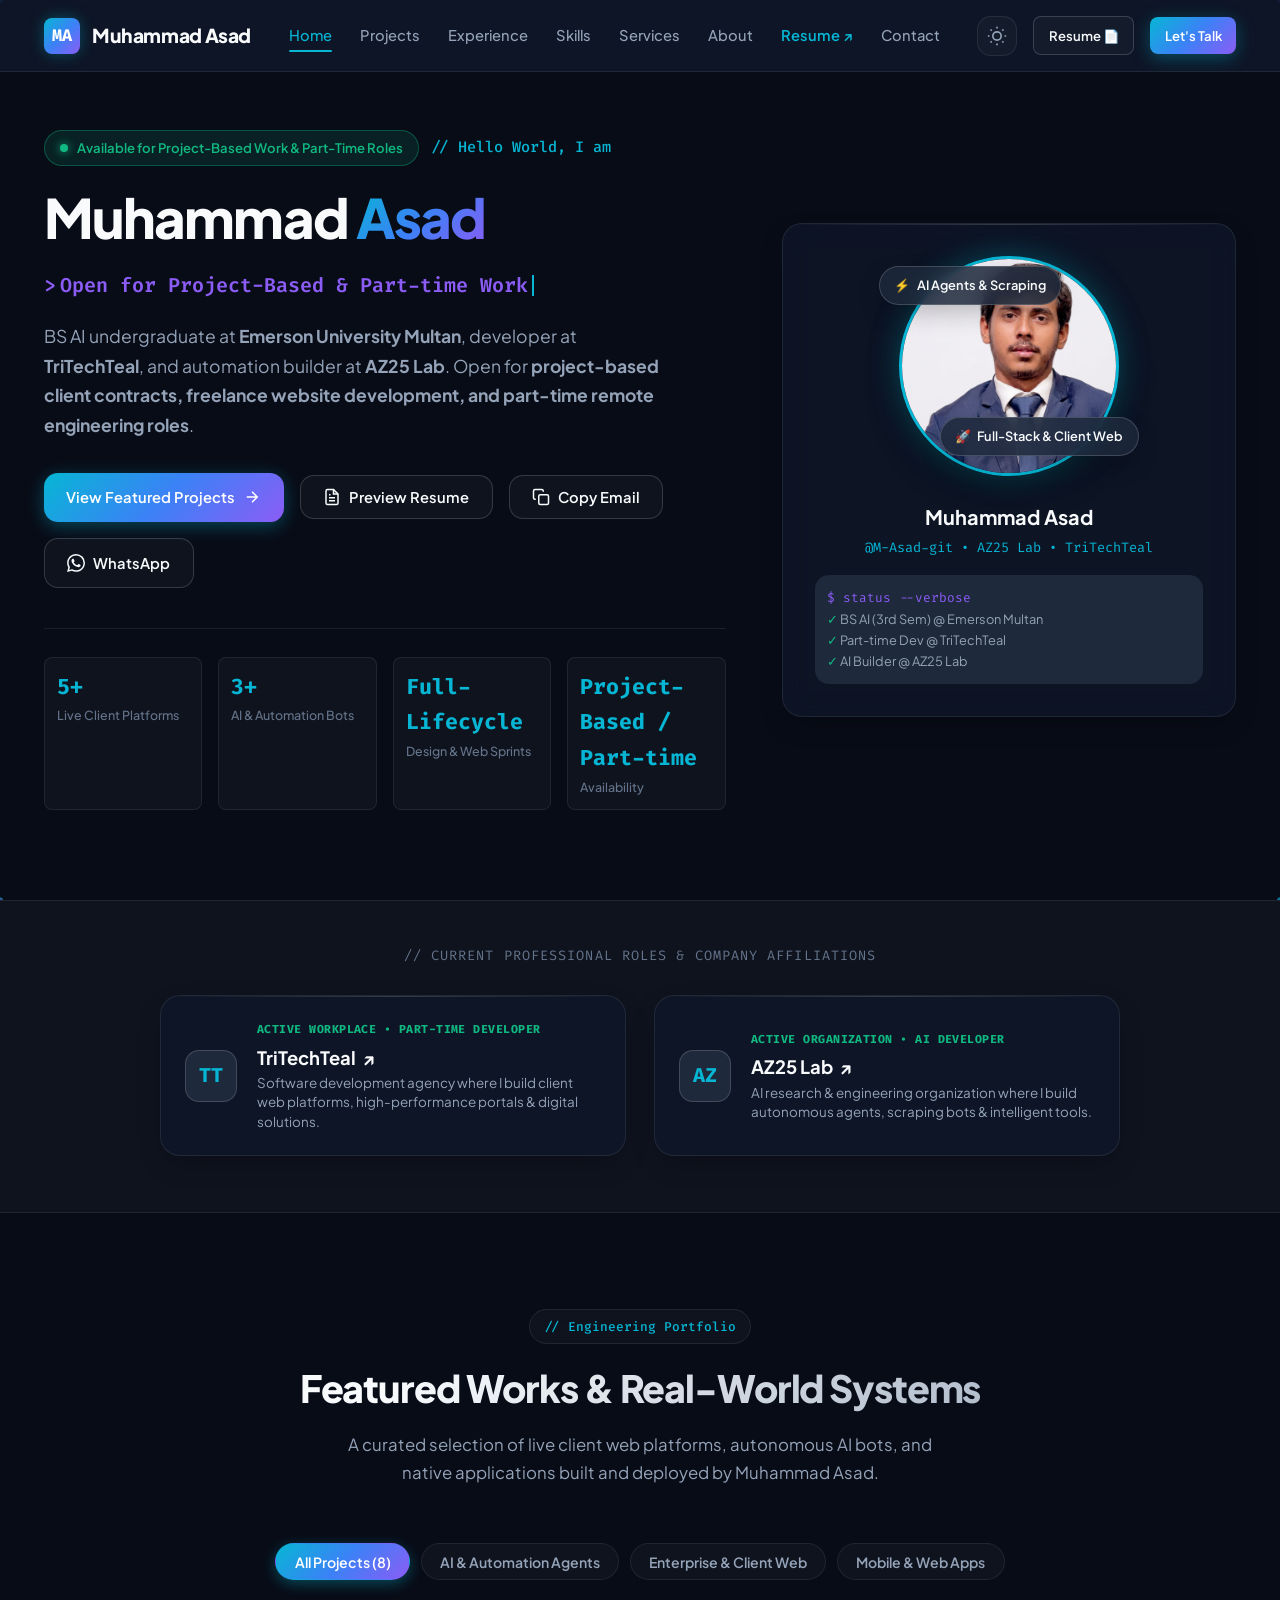
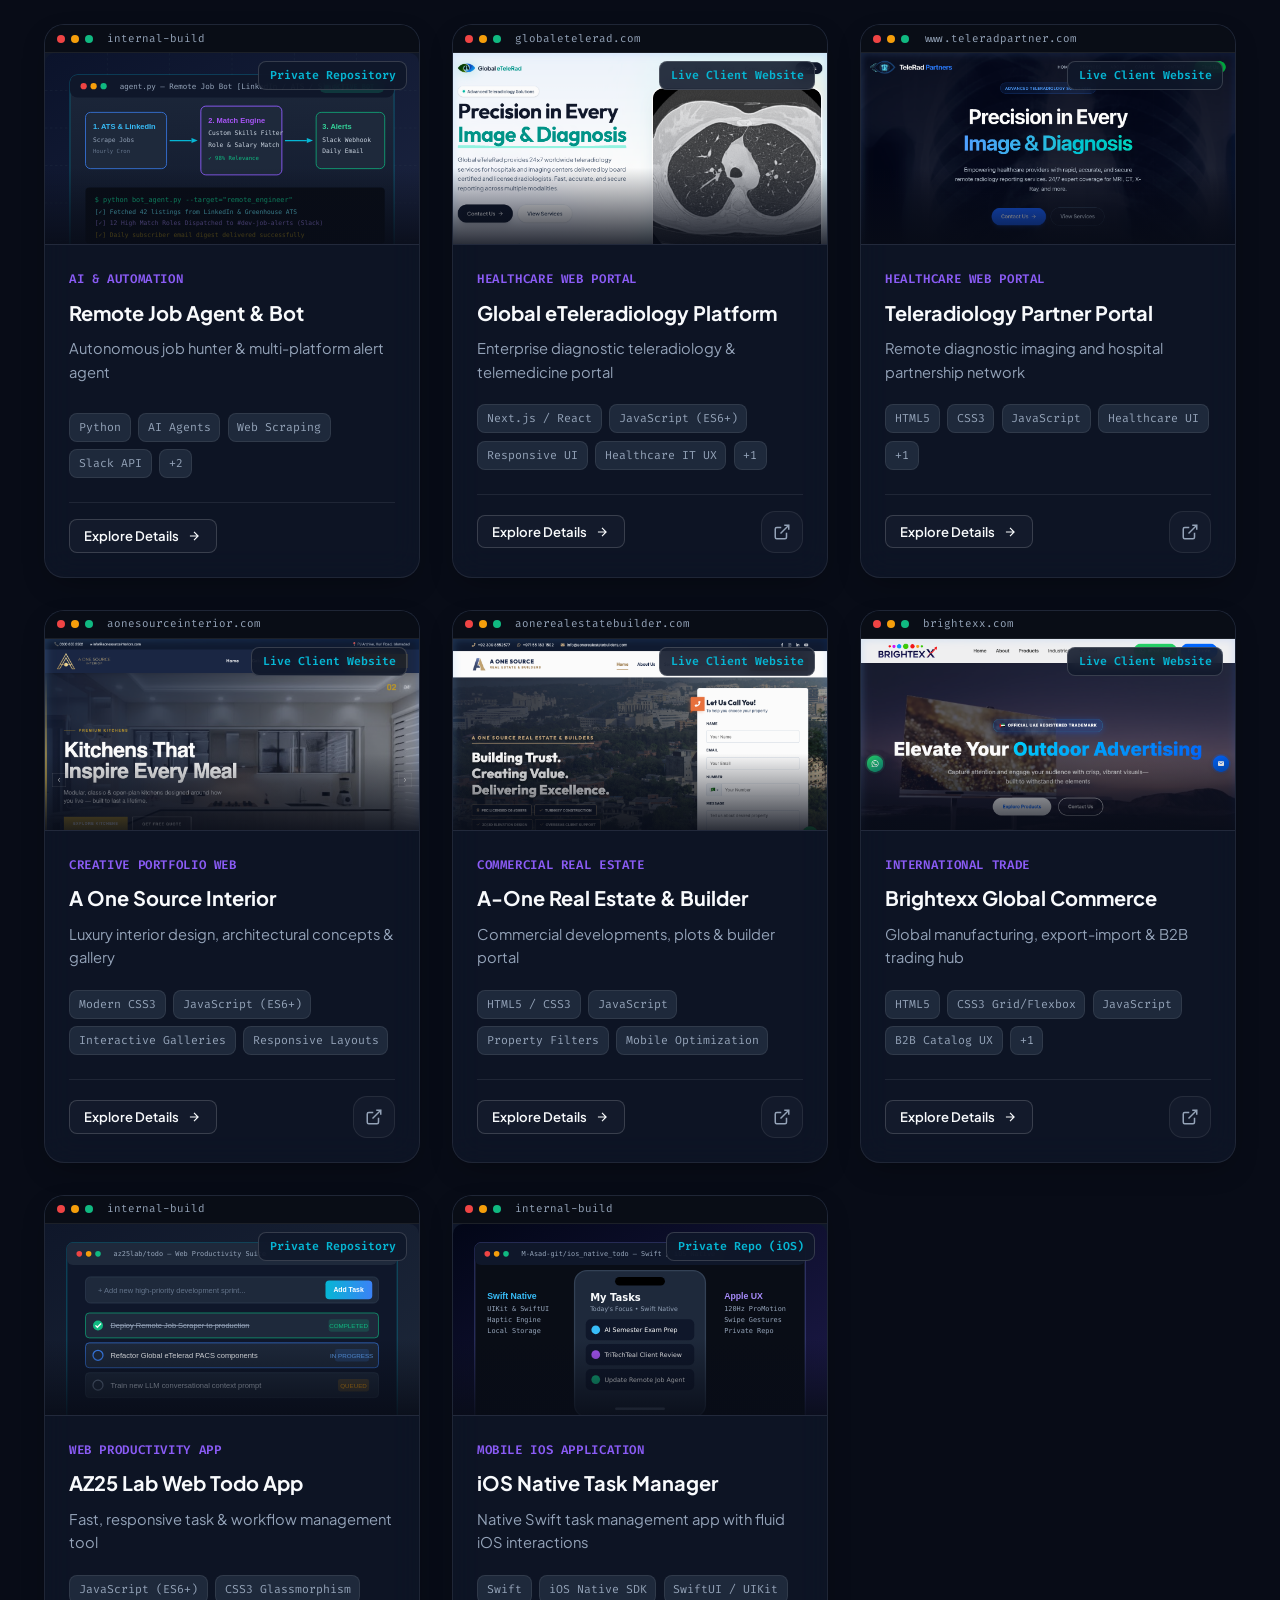
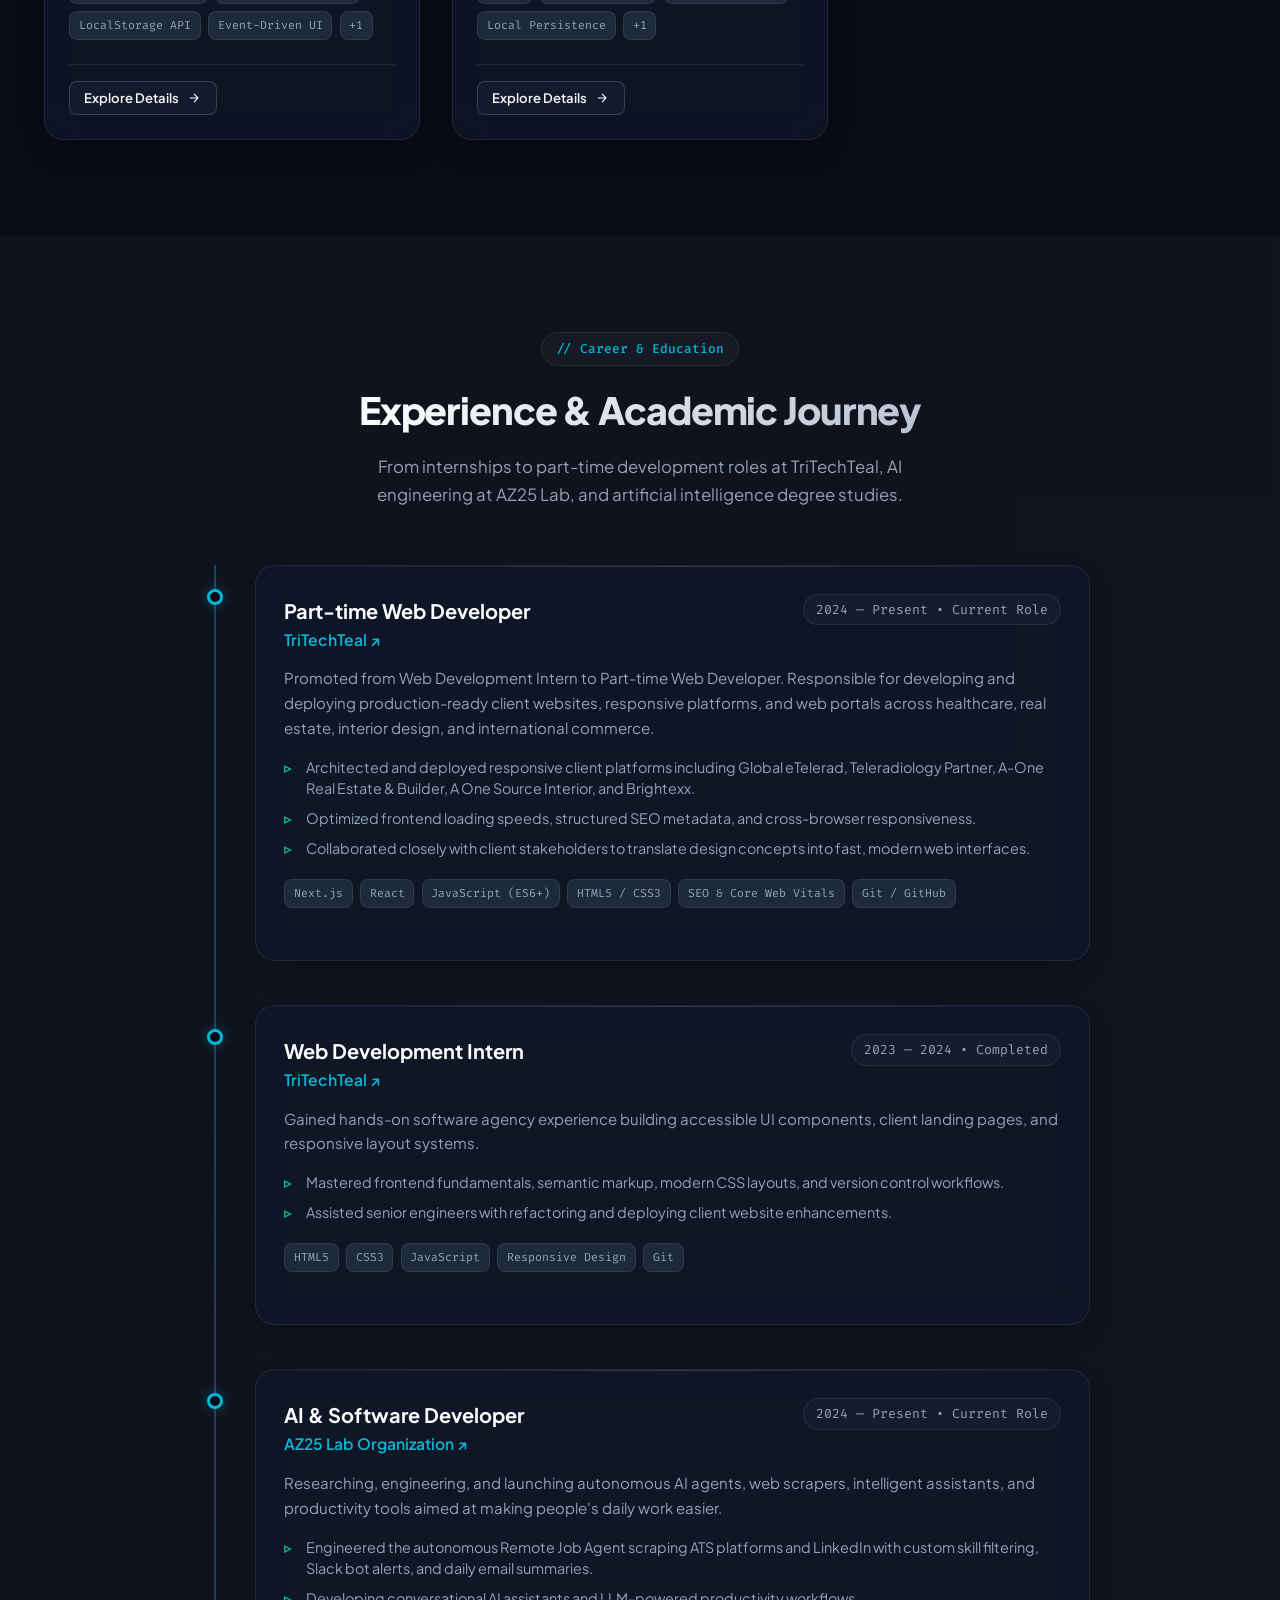
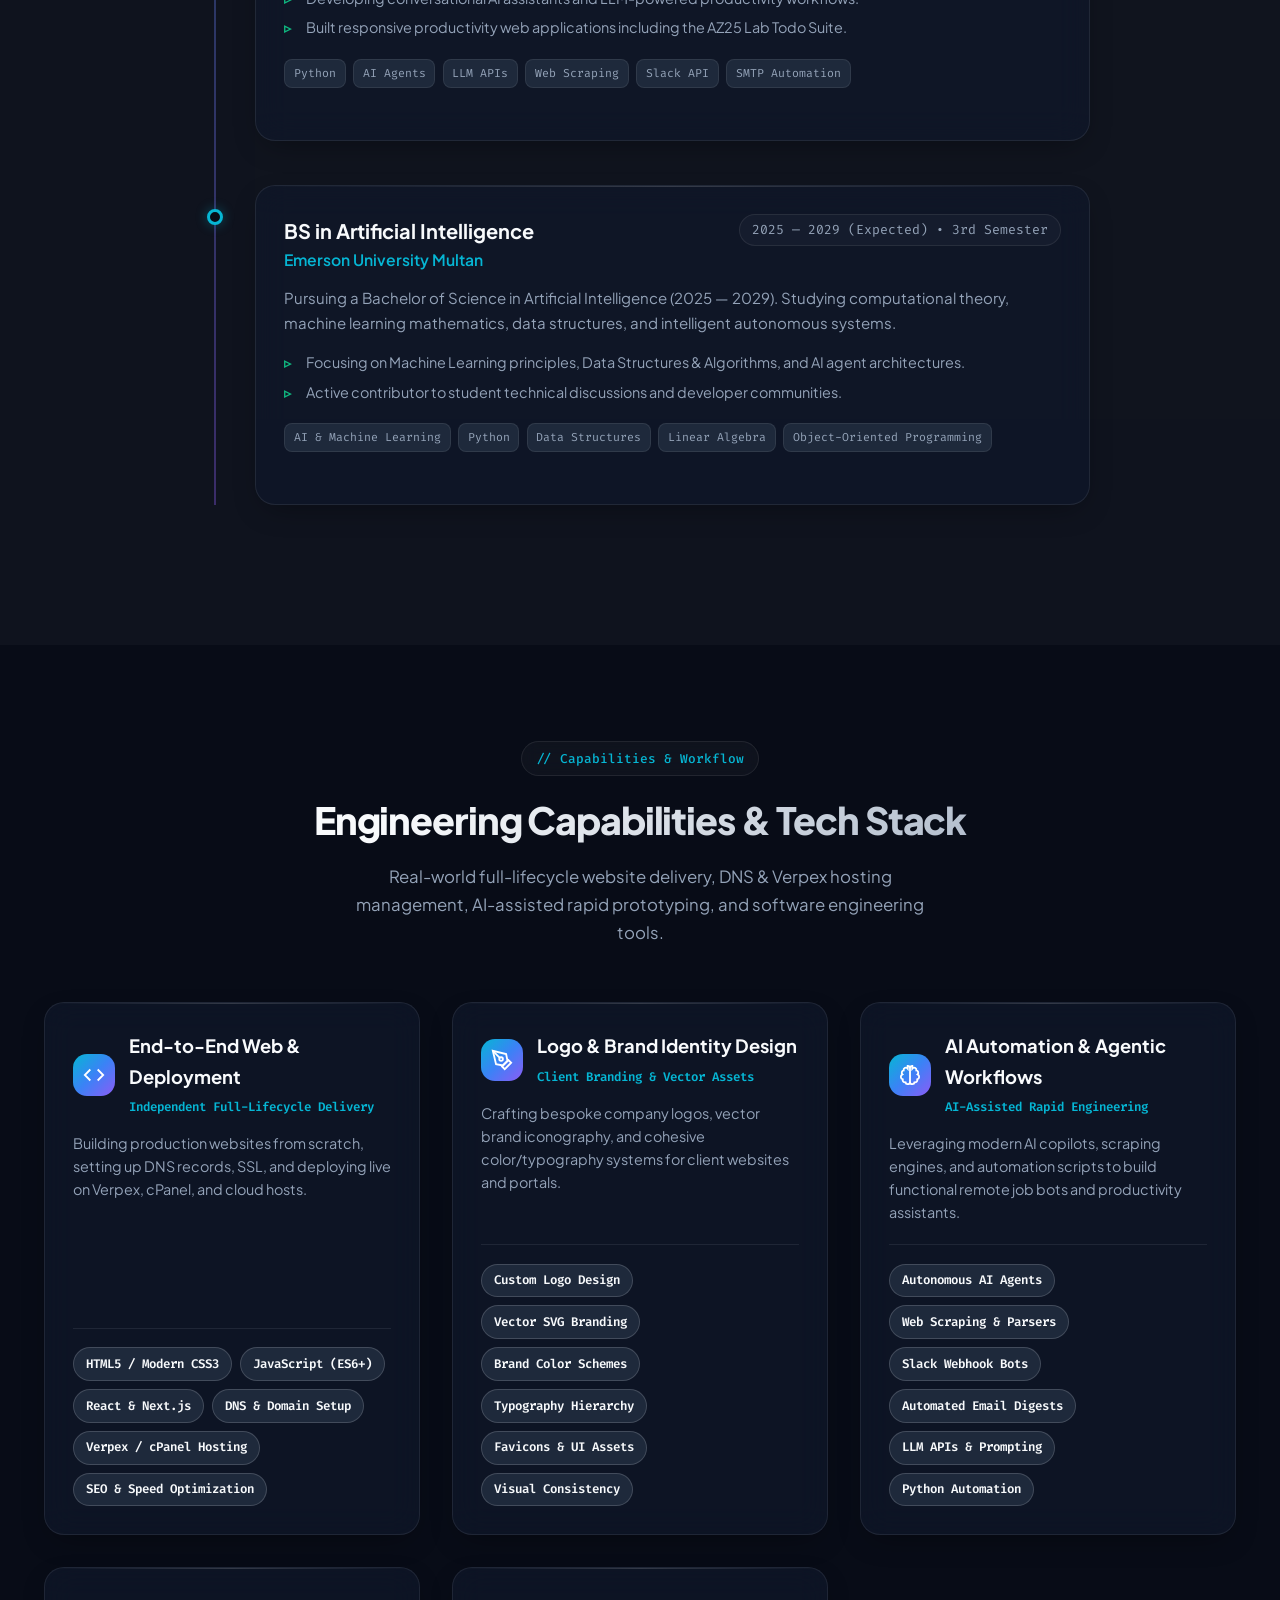
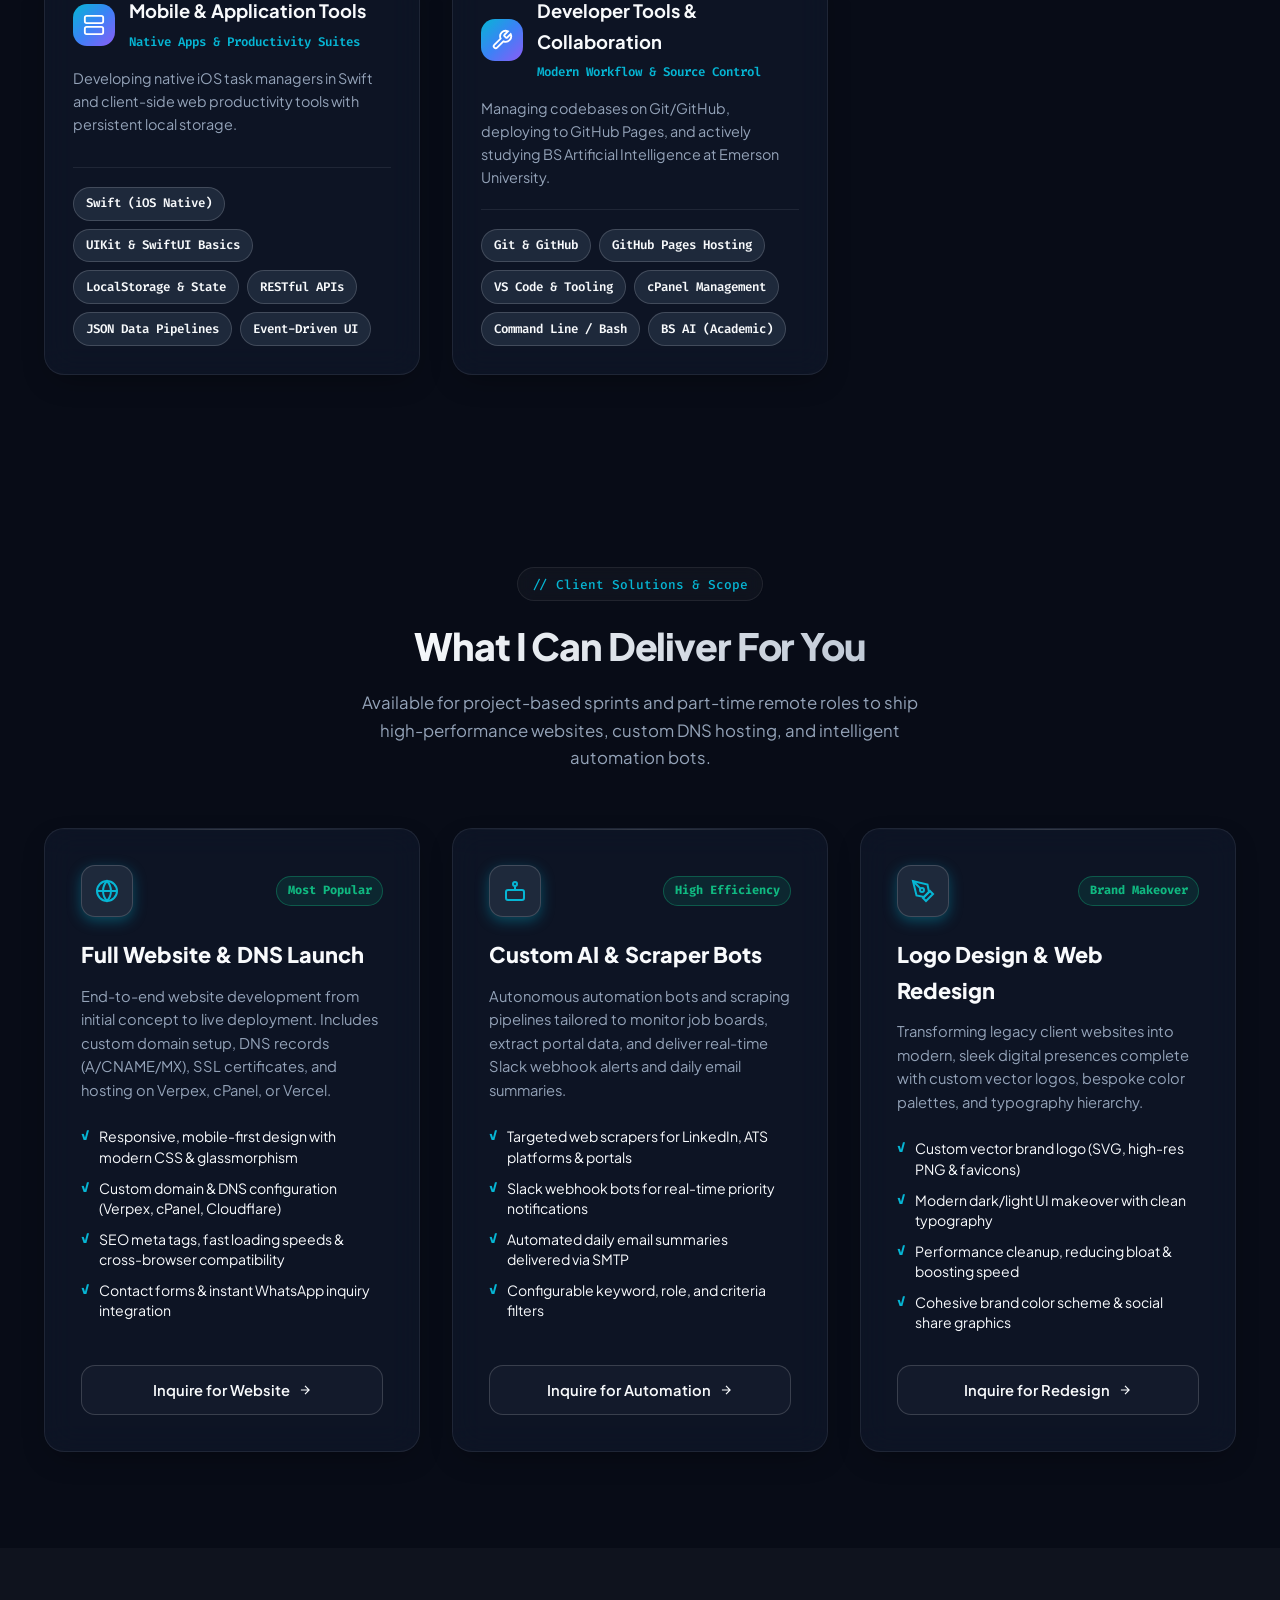
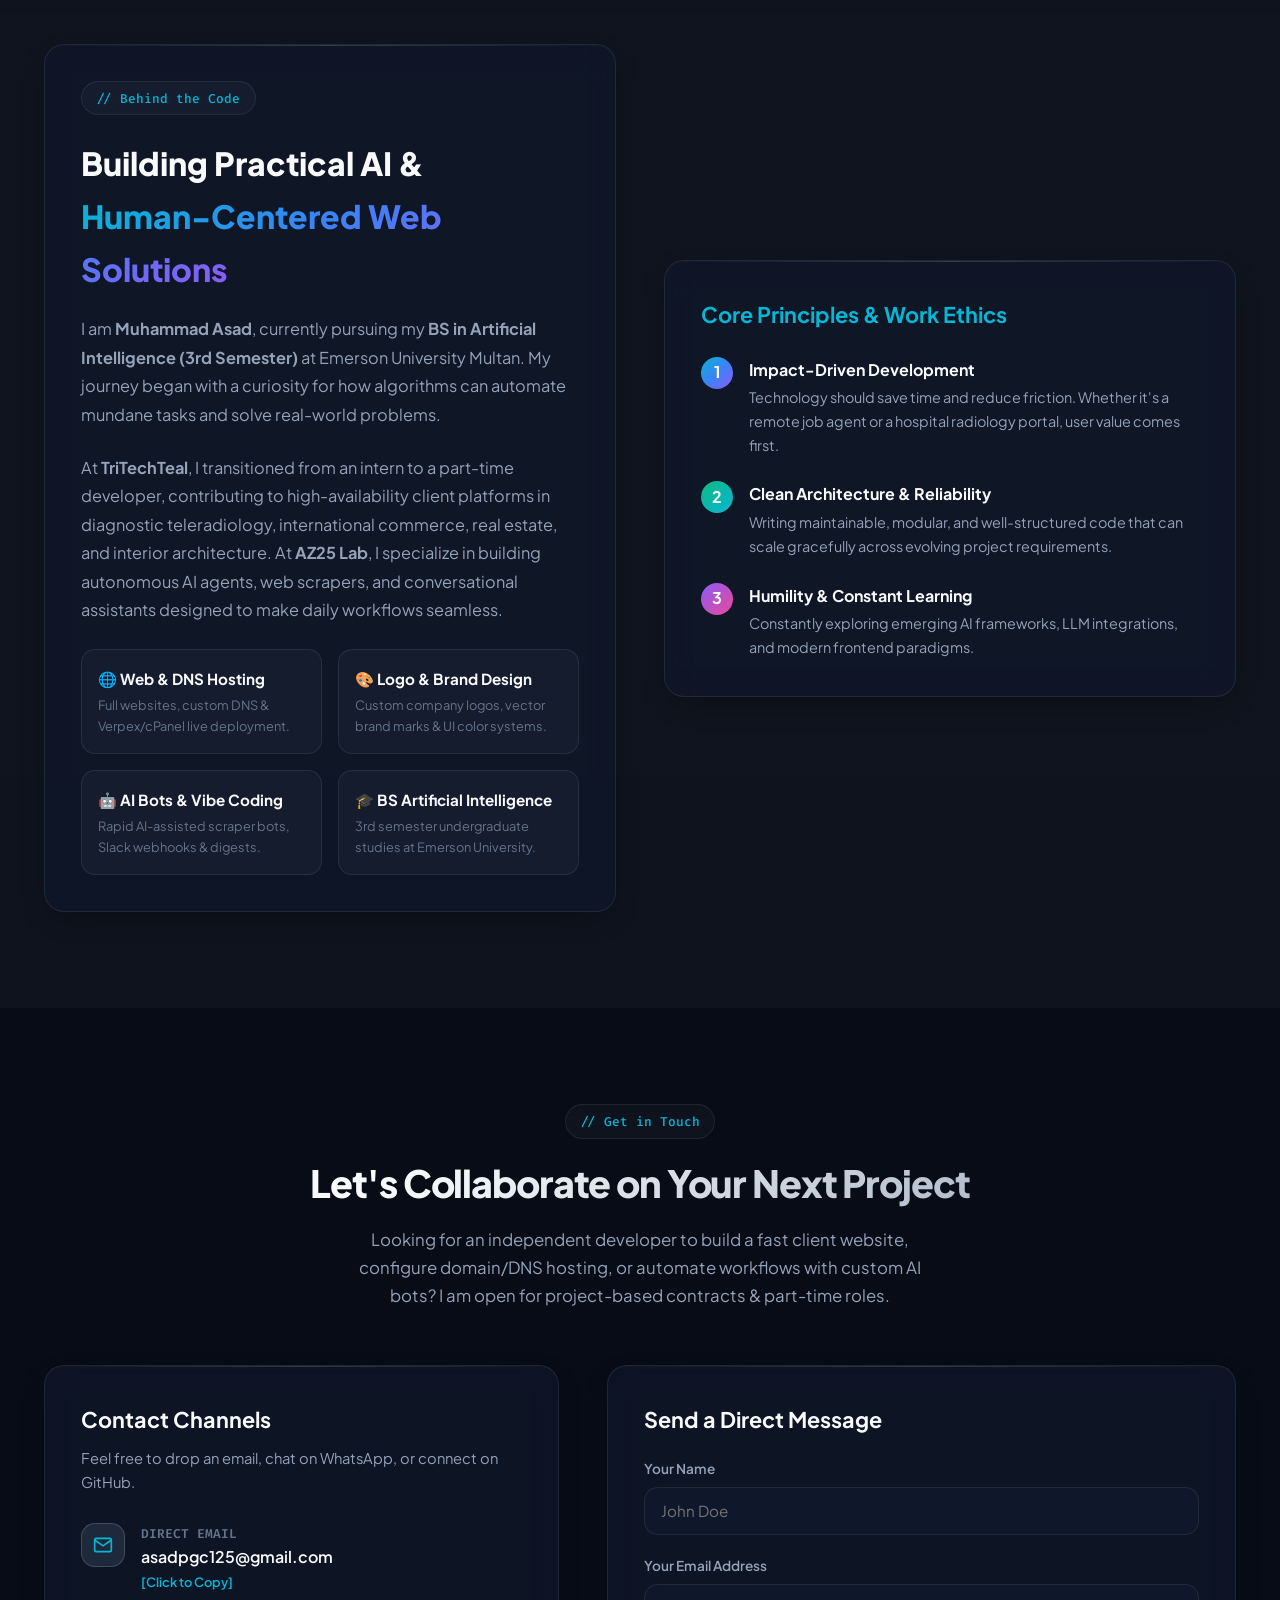
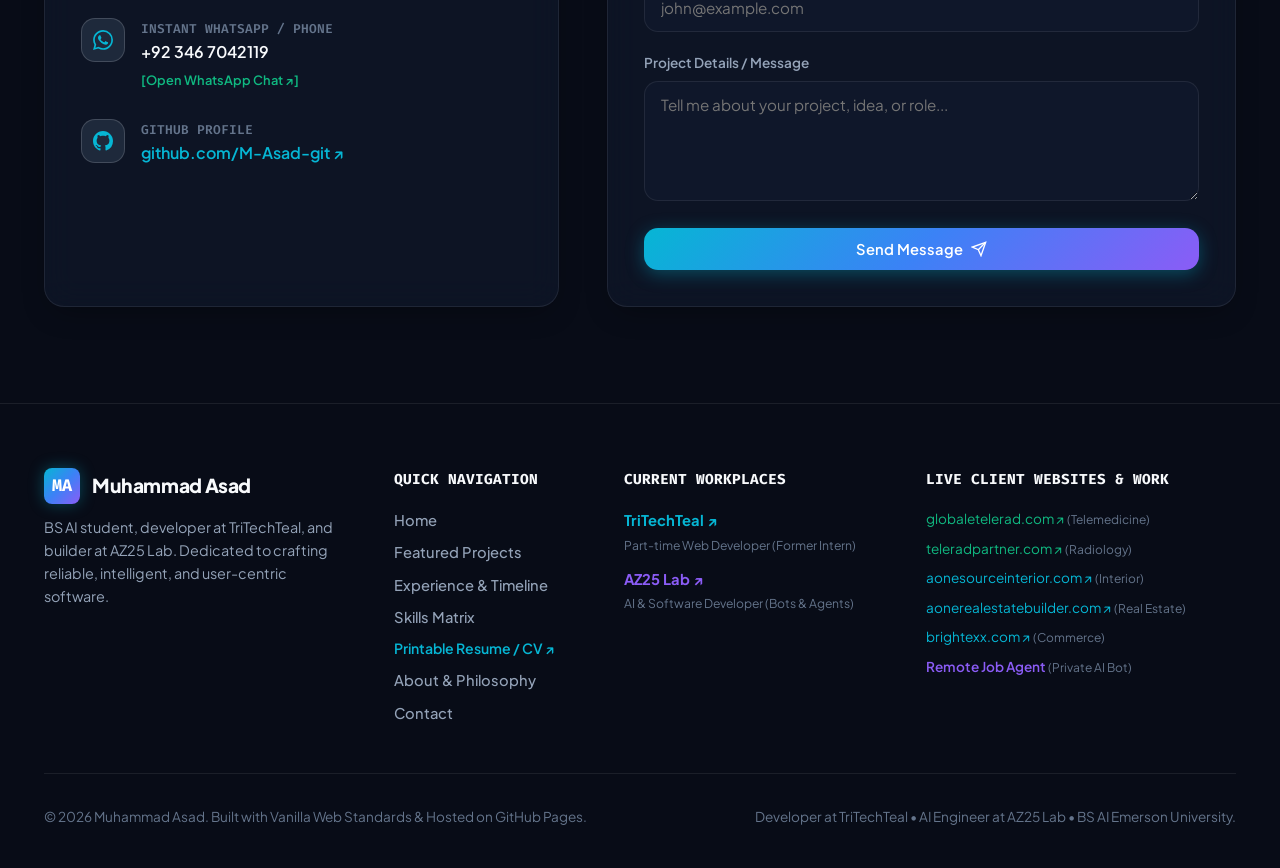
==== index.html @ d19c58c9 "feat: initial commit for Muhammad Asad developer portfolio & resume" ====
<!DOCTYPE html>
<html lang="en" data-theme="dark">
<head>
  <meta charset="UTF-8" />
  <meta name="viewport" content="width=device-width, initial-scale=1.0" />
  <title>Muhammad Asad — AI Engineer & Full-Stack Web Developer Portfolio</title>
  
  <!-- SEO Meta Tags -->
  <meta name="description" content="Personal portfolio of Muhammad Asad, BS Artificial Intelligence student at Emerson University Multan, Developer at TriTechTeal, and AI builder at AZ25 Lab. Explore AI bots, full-stack web platforms, and mobile apps." />
  <meta name="keywords" content="Muhammad Asad, AI Engineer, Full-Stack Developer, TriTechTeal, AZ25 Lab, Remote Job Agent, Emerson University Multan, Python AI, Web Development, Next.js, Healthcare Portals" />
  <meta name="author" content="Muhammad Asad" />
  <meta name="robots" content="index, follow" />

  <!-- Open Graph / Social Sharing -->
  <meta property="og:title" content="Muhammad Asad — AI & Full-Stack Developer" />
  <meta property="og:description" content="Portfolio showcasing AI automation agents, enterprise client web platforms, and mobile applications." />
  <meta property="og:image" content="assets/images/avatar.jpg" />
  <meta property="og:type" content="website" />

  <!-- Favicon -->
  <link rel="icon" type="image/svg+xml" href="assets/favicon.svg" />

  <!-- Stylesheet -->
  <link rel="stylesheet" href="css/style.css" />
</head>
<body>

  <!-- Interactive Particle Background Canvas -->
  <canvas id="particle-canvas"></canvas>

  <!-- Sticky Navbar -->
  <header class="navbar">
    <div class="container nav-container">
      <a href="#hero" class="brand-logo">
        <div class="brand-icon">MA</div>
        <span>Muhammad Asad</span>
      </a>

      <ul class="nav-links" id="nav-links">
        <li><a href="#hero" class="nav-link active">Home</a></li>
        <li><a href="#projects" class="nav-link">Projects</a></li>
        <li><a href="#experience" class="nav-link">Experience</a></li>
        <li><a href="#skills" class="nav-link">Skills</a></li>
        <li><a href="#services" class="nav-link">Services</a></li>
        <li><a href="#about" class="nav-link">About</a></li>
        <li><a href="resume.html" target="_blank" class="nav-link" style="color: var(--cyan); font-weight: 600;">Resume ↗</a></li>
        <li><a href="#contact" class="nav-link">Contact</a></li>
      </ul>

      <div class="nav-actions">
        <button id="theme-toggle-btn" class="theme-toggle-btn" aria-label="Toggle Theme Mode" title="Toggle Light/Dark Theme">
          <svg width="20" height="20" viewBox="0 0 24 24" fill="none" stroke="currentColor" stroke-width="2"><circle cx="12" cy="12" r="5"></circle><path d="M12 1v2M12 21v2M4.22 4.22l1.42 1.42M18.36 18.36l1.42 1.42M1 12h2M21 12h2M4.22 19.78l1.42-1.42M18.36 5.64l1.42-1.42"></path></svg>
        </button>
        
        <a href="resume.html" target="_blank" class="btn btn-secondary btn-sm" title="View Printable Resume">
          <span>Resume 📄</span>
        </a>

        <a href="#contact" class="btn btn-primary btn-sm">
          <span>Let's Talk</span>
        </a>

        <button id="mobile-menu-btn" class="mobile-menu-btn" aria-label="Open Navigation Menu">
          <svg width="24" height="24" viewBox="0 0 24 24" fill="none" stroke="currentColor" stroke-width="2"><line x1="3" y1="12" x2="21" y2="12"></line><line x1="3" y1="6" x2="21" y2="6"></line><line x1="3" y1="18" x2="21" y2="18"></line></svg>
        </button>
      </div>
    </div>
  </header>

  <main>
    <!-- 1. Hero Section -->
    <section id="hero" class="hero-section">
      <div class="container hero-grid">
        <div class="hero-content-col">
          <div class="hero-intro">
            <span class="status-badge">
              <span class="status-dot"></span>
              Available for Project-Based Work &amp; Part-Time Roles
            </span>
            <span class="hero-greeting">// Hello World, I am</span>
          </div>

          <h1 class="hero-title">
            Muhammad <span class="gradient-text">Asad</span>
          </h1>

          <div class="hero-typewriter-wrap">
            <span>&gt; </span>
            <span id="typewriter-text"></span>
            <span class="typewriter-cursor"></span>
          </div>

          <p class="hero-desc">
            BS AI undergraduate at <strong>Emerson University Multan</strong>, developer at <strong>TriTechTeal</strong>, and automation builder at <strong>AZ25 Lab</strong>. Open for <strong>project-based client contracts, freelance website development, and part-time remote engineering roles</strong>.
          </p>

          <div class="hero-actions">
            <a href="#projects" class="btn btn-primary">
              <span>View Featured Projects</span>
              <svg width="18" height="18" viewBox="0 0 24 24" fill="none" stroke="currentColor" stroke-width="2"><path d="M5 12h14M12 5l7 7-7 7"/></svg>
            </a>
            <button onclick="openResumeModal()" class="btn btn-secondary" title="View Printable Resume">
              <svg width="18" height="18" viewBox="0 0 24 24" fill="none" stroke="currentColor" stroke-width="2"><path d="M14 2H6a2 2 0 0 0-2 2v16a2 2 0 0 0 2 2h12a2 2 0 0 0 2-2V8z"></path><polyline points="14 2 14 8 20 8"></polyline><line x1="16" y1="13" x2="8" y2="13"></line><line x1="16" y1="17" x2="8" y2="17"></line><polyline points="10 9 9 9 8 9"></polyline></svg>
              <span>Preview Resume</span>
            </button>
            <button onclick="copyEmailToClipboard()" class="btn btn-secondary" title="Copy Email">
              <svg width="18" height="18" viewBox="0 0 24 24" fill="none" stroke="currentColor" stroke-width="2"><rect x="9" y="9" width="13" height="13" rx="2" ry="2"></rect><path d="M5 15H4a2 2 0 0 1-2-2V4a2 2 0 0 1 2-2h9a2 2 0 0 1 2 2v1"></path></svg>
              <span>Copy Email</span>
            </button>
            <a href="https://wa.me/923467042119" target="_blank" rel="noopener noreferrer" class="btn btn-secondary" title="Chat on WhatsApp">
              <svg width="18" height="18" viewBox="0 0 24 24" fill="currentColor"><path d="M17.472 14.382c-.297-.149-1.758-.867-2.03-.967-.273-.099-.471-.148-.67.15-.197.297-.767.966-.94 1.164-.173.199-.347.223-.644.075-.297-.15-1.255-.463-2.39-1.475-.883-.788-1.48-1.761-1.653-2.059-.173-.297-.018-.458.13-.606.134-.133.298-.347.446-.52.149-.174.198-.298.298-.497.099-.198.05-.371-.025-.52-.075-.149-.669-1.612-.916-2.207-.242-.579-.487-.5-.669-.51-.173-.008-.371-.01-.57-.01-.198 0-.52.074-.792.372-.272.297-1.04 1.016-1.04 2.479 0 1.462 1.065 2.875 1.213 3.074.149.198 2.096 3.2 5.077 4.487.709.306 1.262.489 1.694.625.712.227 1.36.195 1.871.118.571-.085 1.758-.719 2.006-1.413.248-.694.248-1.289.173-1.413-.074-.124-.272-.198-.57-.347m-5.421 7.403h-.004a9.87 9.87 0 01-5.031-1.378l-.361-.214-3.741.982.998-3.648-.235-.374a9.86 9.86 0 01-1.51-5.26c.001-5.45 4.436-9.884 9.888-9.884 2.64 0 5.122 1.03 6.988 2.898a9.825 9.825 0 012.893 6.994c-.003 5.45-4.437 9.884-9.885 9.884m8.413-18.297A11.815 11.815 0 0012.05 0C5.495 0 .16 5.335.157 11.892c0 2.096.547 4.142 1.588 5.945L.057 24l6.305-1.654a11.882 11.882 0 005.683 1.448h.005c6.554 0 11.89-5.335 11.893-11.893A11.821 11.821 0 0020.885 3.787"></path></svg>
              <span>WhatsApp</span>
            </a>
          </div>

          <div class="hero-metrics" id="hero-metrics-container">
            <!-- Dynamic Metrics -->
          </div>
        </div>

        <div class="hero-visual-col">
          <div class="glass-card hero-visual-card">
            <div class="hero-avatar-wrap">
              <img src="assets/images/avatar.jpg" alt="Muhammad Asad Developer Photo" class="hero-avatar-img" />
              <div class="floating-chip chip-1">
                <span style="color: var(--cyan); font-weight: bold;">⚡</span>
                <span>AI Agents &amp; Scraping</span>
              </div>
              <div class="floating-chip chip-2">
                <span style="color: var(--emerald); font-weight: bold;">🚀</span>
                <span>Full-Stack &amp; Client Web</span>
              </div>
            </div>

            <h3 style="font-size: 1.25rem; font-weight: 700; margin-bottom: 0.25rem;">Muhammad Asad</h3>
            <p style="font-size: 0.85rem; color: var(--cyan); font-family: var(--font-mono); margin-bottom: 1rem;">@M-Asad-git • AZ25 Lab • TriTechTeal</p>
            
            <div style="padding: 0.75rem; background: var(--bg-tertiary); border-radius: var(--radius-md); font-size: 0.8rem; color: var(--text-secondary); text-align: left;">
              <code style="color: var(--purple); font-family: var(--font-mono);">$ status --verbose</code><br />
              <span style="color: var(--emerald);">✓</span> BS AI (3rd Sem) @ Emerson Multan<br />
              <span style="color: var(--emerald);">✓</span> Part-time Dev @ TriTechTeal<br />
              <span style="color: var(--emerald);">✓</span> AI Builder @ AZ25 Lab
            </div>
          </div>
        </div>
      </div>
    </section>

    <!-- Workplace References & Affiliations Banner -->
    <section class="affiliations-section">
      <div class="container">
        <div class="affiliations-header">
          <span class="affiliations-title">// Current Professional Roles &amp; Company Affiliations</span>
        </div>
        <div class="affiliations-grid">
          <a href="https://tritechteal.com/" target="_blank" rel="noopener noreferrer" class="glass-card affiliation-card">
            <div class="affiliation-icon">TT</div>
            <div class="affiliation-info">
              <span class="affiliation-badge">Active Workplace • Part-time Developer</span>
              <h3 class="affiliation-name">TriTechTeal <span>↗</span></h3>
              <p class="affiliation-desc">Software development agency where I build client web platforms, high-performance portals &amp; digital solutions.</p>
            </div>
          </a>

          <a href="https://az25lab.com/" target="_blank" rel="noopener noreferrer" class="glass-card affiliation-card">
            <div class="affiliation-icon">AZ</div>
            <div class="affiliation-info">
              <span class="affiliation-badge">Active Organization • AI Developer</span>
              <h3 class="affiliation-name">AZ25 Lab <span>↗</span></h3>
              <p class="affiliation-desc">AI research &amp; engineering organization where I build autonomous agents, scraping bots &amp; intelligent tools.</p>
            </div>
          </a>
        </div>
      </div>
    </section>

    <!-- 2. Projects Showcase Section -->
    <section id="projects" class="section">
      <div class="container">
        <div class="section-header">
          <span class="section-tag">// Engineering Portfolio</span>
          <h2 class="section-title">Featured Works &amp; Real-World Systems</h2>
          <p class="section-subtitle">A curated selection of live client web platforms, autonomous AI bots, and native applications built and deployed by Muhammad Asad.</p>
        </div>

        <div class="projects-filter-bar">
          <button class="filter-btn active" data-filter="all">All Projects (8)</button>
          <button class="filter-btn" data-filter="ai">AI &amp; Automation Agents</button>
          <button class="filter-btn" data-filter="web">Enterprise &amp; Client Web</button>
          <button class="filter-btn" data-filter="apps">Mobile &amp; Web Apps</button>
        </div>

        <div class="projects-grid" id="projects-grid">
          <!-- Dynamic Project Cards Rendered via JS -->
        </div>
      </div>
    </section>

    <!-- 3. Experience & Career Timeline Section -->
    <section id="experience" class="section" style="background: var(--bg-glass);">
      <div class="container">
        <div class="section-header">
          <span class="section-tag">// Career &amp; Education</span>
          <h2 class="section-title">Experience &amp; Academic Journey</h2>
          <p class="section-subtitle">From internships to part-time development roles at TriTechTeal, AI engineering at AZ25 Lab, and artificial intelligence degree studies.</p>
        </div>

        <div class="timeline-container" id="timeline-container">
          <!-- Dynamic Timeline Items Rendered via JS -->
        </div>
      </div>
    </section>

    <!-- 4. Skills & Tech Stack Matrix -->
    <section id="skills" class="section">
      <div class="container">
        <div class="section-header">
          <span class="section-tag">// Capabilities &amp; Workflow</span>
          <h2 class="section-title">Engineering Capabilities &amp; Tech Stack</h2>
          <p class="section-subtitle">Real-world full-lifecycle website delivery, DNS &amp; Verpex hosting management, AI-assisted rapid prototyping, and software engineering tools.</p>
        </div>

        <div class="skills-grid" id="skills-container">
          <!-- Dynamic Skills Rendered via JS -->
        </div>
      </div>
    </section>

    <!-- 5. What I Can Deliver For You (Client Solutions) -->
    <section id="services" class="section">
      <div class="container">
        <div class="section-header">
          <span class="section-tag">// Client Solutions &amp; Scope</span>
          <h2 class="section-title">What I Can Deliver For You</h2>
          <p class="section-subtitle">Available for project-based sprints and part-time remote roles to ship high-performance websites, custom DNS hosting, and intelligent automation bots.</p>
        </div>

        <div class="services-grid" id="services-container">
          <!-- Dynamic Services Rendered via JS -->
        </div>
      </div>
    </section>

    <!-- 6. About Me Section -->
    <section id="about" class="section" style="background: var(--bg-glass);">
      <div class="container">
        <div class="about-grid">
          <div class="glass-card about-card">
            <span class="section-tag">// Behind the Code</span>
            <h2 style="font-size: 2rem; font-weight: 800; margin: 0.5rem 0 1.25rem; color: var(--text-primary);">
              Building Practical AI &amp; <br /><span class="gradient-text">Human-Centered Web Solutions</span>
            </h2>
            <p class="about-text">
              I am <strong>Muhammad Asad</strong>, currently pursuing my <strong>BS in Artificial Intelligence (3rd Semester)</strong> at Emerson University Multan. My journey began with a curiosity for how algorithms can automate mundane tasks and solve real-world problems.
            </p>
            <p class="about-text">
              At <strong>TriTechTeal</strong>, I transitioned from an intern to a part-time developer, contributing to high-availability client platforms in diagnostic teleradiology, international commerce, real estate, and interior architecture. At <strong>AZ25 Lab</strong>, I specialize in building autonomous AI agents, web scrapers, and conversational assistants designed to make daily workflows seamless.
            </p>
            <div class="about-pillars">
              <div class="pillar-item">
                <div class="pillar-title">🌐 Web &amp; DNS Hosting</div>
                <div class="pillar-desc">Full websites, custom DNS &amp; Verpex/cPanel live deployment.</div>
              </div>
              <div class="pillar-item">
                <div class="pillar-title">🎨 Logo &amp; Brand Design</div>
                <div class="pillar-desc">Custom company logos, vector brand marks &amp; UI color systems.</div>
              </div>
              <div class="pillar-item">
                <div class="pillar-title">🤖 AI Bots &amp; Vibe Coding</div>
                <div class="pillar-desc">Rapid AI-assisted scraper bots, Slack webhooks &amp; digests.</div>
              </div>
              <div class="pillar-item">
                <div class="pillar-title">🎓 BS Artificial Intelligence</div>
                <div class="pillar-desc">3rd semester undergraduate studies at Emerson University.</div>
              </div>
            </div>
          </div>

          <div class="glass-card about-card" style="display: flex; flex-direction: column; justify-content: center; gap: 1.5rem;">
            <h3 style="font-size: 1.35rem; font-weight: 700; color: var(--cyan);">Core Principles &amp; Work Ethics</h3>
            
            <div style="display: flex; gap: 1rem; align-items: flex-start;">
              <div style="width: 32px; height: 32px; border-radius: 50%; background: var(--gradient-primary); color: #fff; display: flex; align-items: center; justify-content: center; font-weight: bold; flex-shrink: 0;">1</div>
              <div>
                <strong style="color: var(--text-primary); display: block; margin-bottom: 0.2rem;">Impact-Driven Development</strong>
                <p style="font-size: 0.9rem; color: var(--text-secondary);">Technology should save time and reduce friction. Whether it's a remote job agent or a hospital radiology portal, user value comes first.</p>
              </div>
            </div>

            <div style="display: flex; gap: 1rem; align-items: flex-start;">
              <div style="width: 32px; height: 32px; border-radius: 50%; background: var(--gradient-emerald); color: #fff; display: flex; align-items: center; justify-content: center; font-weight: bold; flex-shrink: 0;">2</div>
              <div>
                <strong style="color: var(--text-primary); display: block; margin-bottom: 0.2rem;">Clean Architecture &amp; Reliability</strong>
                <p style="font-size: 0.9rem; color: var(--text-secondary);">Writing maintainable, modular, and well-structured code that can scale gracefully across evolving project requirements.</p>
              </div>
            </div>

            <div style="display: flex; gap: 1rem; align-items: flex-start;">
              <div style="width: 32px; height: 32px; border-radius: 50%; background: var(--gradient-purple); color: #fff; display: flex; align-items: center; justify-content: center; font-weight: bold; flex-shrink: 0;">3</div>
              <div>
                <strong style="color: var(--text-primary); display: block; margin-bottom: 0.2rem;">Humility &amp; Constant Learning</strong>
                <p style="font-size: 0.9rem; color: var(--text-secondary);">Constantly exploring emerging AI frameworks, LLM integrations, and modern frontend paradigms.</p>
              </div>
            </div>
          </div>
        </div>
      </div>
    </section>

    <!-- 6. Contact Section -->
    <section id="contact" class="section">
      <div class="container">
        <div class="section-header">
          <span class="section-tag">// Get in Touch</span>
          <h2 class="section-title">Let's Collaborate on Your Next Project</h2>
          <p class="section-subtitle">Looking for an independent developer to build a fast client website, configure domain/DNS hosting, or automate workflows with custom AI bots? I am open for project-based contracts &amp; part-time roles.</p>
        </div>

        <div class="contact-grid">
          <div class="glass-card contact-info-card">
            <div>
              <h3 style="font-size: 1.35rem; font-weight: 700; margin-bottom: 0.5rem; color: var(--text-primary);">Contact Channels</h3>
              <p style="color: var(--text-secondary); font-size: 0.92rem;">Feel free to drop an email, chat on WhatsApp, or connect on GitHub.</p>
            </div>

            <div class="contact-channel">
              <div class="channel-icon">
                <svg width="20" height="20" viewBox="0 0 24 24" fill="none" stroke="currentColor" stroke-width="2"><path d="M4 4h16c1.1 0 2 .9 2 2v12c0 1.1-.9 2-2 2H4c-1.1 0-2-.9-2-2V6c0-1.1.9-2 2-2z"></path><polyline points="22,6 12,13 2,6"></polyline></svg>
              </div>
              <div class="channel-details">
                <span class="channel-label">Direct Email</span>
                <span class="channel-value">asadpgc125@gmail.com</span>
                <button onclick="copyEmailToClipboard()" style="color: var(--cyan); font-size: 0.8rem; font-weight: 600; text-align: left; margin-top: 0.25rem;">[Click to Copy]</button>
              </div>
            </div>

            <div class="contact-channel">
              <div class="channel-icon">
                <svg width="20" height="20" viewBox="0 0 24 24" fill="currentColor"><path d="M17.472 14.382c-.297-.149-1.758-.867-2.03-.967-.273-.099-.471-.148-.67.15-.197.297-.767.966-.94 1.164-.173.199-.347.223-.644.075-.297-.15-1.255-.463-2.39-1.475-.883-.788-1.48-1.761-1.653-2.059-.173-.297-.018-.458.13-.606.134-.133.298-.347.446-.52.149-.174.198-.298.298-.497.099-.198.05-.371-.025-.52-.075-.149-.669-1.612-.916-2.207-.242-.579-.487-.5-.669-.51-.173-.008-.371-.01-.57-.01-.198 0-.52.074-.792.372-.272.297-1.04 1.016-1.04 2.479 0 1.462 1.065 2.875 1.213 3.074.149.198 2.096 3.2 5.077 4.487.709.306 1.262.489 1.694.625.712.227 1.36.195 1.871.118.571-.085 1.758-.719 2.006-1.413.248-.694.248-1.289.173-1.413-.074-.124-.272-.198-.57-.347m-5.421 7.403h-.004a9.87 9.87 0 01-5.031-1.378l-.361-.214-3.741.982.998-3.648-.235-.374a9.86 9.86 0 01-1.51-5.26c.001-5.45 4.436-9.884 9.888-9.884 2.64 0 5.122 1.03 6.988 2.898a9.825 9.825 0 012.893 6.994c-.003 5.45-4.437 9.884-9.885 9.884m8.413-18.297A11.815 11.815 0 0012.05 0C5.495 0 .16 5.335.157 11.892c0 2.096.547 4.142 1.588 5.945L.057 24l6.305-1.654a11.882 11.882 0 005.683 1.448h.005c6.554 0 11.89-5.335 11.893-11.893A11.821 11.821 0 0020.885 3.787"></path></svg>
              </div>
              <div class="channel-details">
                <span class="channel-label">Instant WhatsApp / Phone</span>
                <span class="channel-value">+92 346 7042119</span>
                <a href="https://wa.me/923467042119" target="_blank" rel="noopener noreferrer" style="color: var(--emerald); font-size: 0.8rem; font-weight: 600; margin-top: 0.25rem;">[Open WhatsApp Chat ↗]</a>
              </div>
            </div>

            <div class="contact-channel">
              <div class="channel-icon">
                <svg width="20" height="20" viewBox="0 0 24 24" fill="currentColor"><path d="M12 0C5.37 0 0 5.37 0 12c0 5.31 3.435 9.795 8.205 11.385.6.105.825-.255.825-.57 0-.285-.015-1.23-.015-2.235-3.015.555-3.795-.735-4.035-1.41-.135-.345-.72-1.41-1.23-1.695-.42-.225-1.02-.78-.015-.795.945-.015 1.62.87 1.845 1.23 1.08 1.815 2.805 1.305 3.495.99.105-.78.42-1.305.765-1.605-2.67-.3-5.46-1.335-5.46-5.925 0-1.305.465-2.385 1.23-3.225-.12-.3-.54-1.53.12-3.18 0 0 1.005-.315 3.3 1.23.96-.27 1.98-.405 3-.405s2.04.135 3 .405c2.295-1.56 3.3-1.23 3.3-1.23.66 1.65.24 2.88.12 3.18.765.84 1.23 1.905 1.23 3.225 0 4.605-2.805 5.625-5.475 5.925.435.375.81 1.095.81 2.22 0 1.605-.015 2.895-.015 3.3 0 .315.225.69.825.57A12.02 12.02 0 0024 12c0-6.63-5.37-12-12-12z"/></svg>
              </div>
              <div class="channel-details">
                <span class="channel-label">GitHub Profile</span>
                <span class="channel-value"><a href="https://github.com/M-Asad-git" target="_blank" rel="noopener noreferrer" style="color: var(--cyan);">github.com/M-Asad-git ↗</a></span>
              </div>
            </div>
          </div>

          <div class="glass-card contact-form-card">
            <h3 style="font-size: 1.35rem; font-weight: 700; margin-bottom: 1.25rem; color: var(--text-primary);">Send a Direct Message</h3>
            
            <form id="portfolio-contact-form">
              <div class="form-group">
                <label class="form-label" for="contact-name">Your Name</label>
                <input class="form-control" type="text" id="contact-name" placeholder="John Doe" required />
              </div>

              <div class="form-group">
                <label class="form-label" for="contact-email">Your Email Address</label>
                <input class="form-control" type="email" id="contact-email" placeholder="john@example.com" required />
              </div>

              <div class="form-group">
                <label class="form-label" for="contact-msg">Project Details / Message</label>
                <textarea class="form-control" id="contact-msg" rows="4" placeholder="Tell me about your project, idea, or role..." required></textarea>
              </div>

              <button type="submit" class="btn btn-primary" style="width: 100%;">
                <span>Send Message</span>
                <svg width="16" height="16" viewBox="0 0 24 24" fill="none" stroke="currentColor" stroke-width="2"><line x1="22" y1="2" x2="11" y2="13"></line><polygon points="22 2 15 22 11 13 2 9 22 2"></polygon></svg>
              </button>
            </form>
          </div>
        </div>
      </div>
    </section>
  </main>

  <!-- Project Detail Modal -->
  <div class="modal-backdrop" id="project-modal" role="dialog" aria-modal="true">
    <div class="modal-window">
      <button class="modal-close-btn" id="modal-close-btn" aria-label="Close Modal">✕</button>
      <div id="modal-body-content">
        <!-- Content Injected Dynamically -->
      </div>
    </div>
  </div>

  <!-- Floating Toast Notification -->
  <div class="toast-notification" id="toast-notification">
    <svg width="20" height="20" viewBox="0 0 24 24" fill="none" stroke="currentColor" stroke-width="2"><path d="M22 11.08V12a10 10 0 1 1-5.93-9.14"></path><polyline points="22 4 12 14.01 9 11.01"></polyline></svg>
    <span id="toast-text">Action completed successfully!</span>
  </div>

  <!-- Footer -->
  <footer class="footer">
    <div class="container">
      <div class="footer-grid">
        <div>
          <div class="brand-logo" style="margin-bottom: 0.75rem;">
            <div class="brand-icon">MA</div>
            <span>Muhammad Asad</span>
          </div>
          <p style="color: var(--text-secondary); font-size: 0.9rem; max-width: 320px; line-height: 1.6;">
            BS AI student, developer at TriTechTeal, and builder at AZ25 Lab. Dedicated to crafting reliable, intelligent, and user-centric software.
          </p>
        </div>

        <div>
          <h4 style="font-size: 0.9rem; font-weight: 700; color: var(--text-primary); text-transform: uppercase; font-family: var(--font-mono); margin-bottom: 1rem;">Quick Navigation</h4>
          <ul style="list-style: none; display: flex; flex-direction: column; gap: 0.5rem; font-size: 0.88rem; color: var(--text-secondary);">
            <li><a href="#hero" class="nav-link">Home</a></li>
            <li><a href="#projects" class="nav-link">Featured Projects</a></li>
            <li><a href="#experience" class="nav-link">Experience &amp; Timeline</a></li>
            <li><a href="#skills" class="nav-link">Skills Matrix</a></li>
            <li><a href="resume.html" target="_blank" style="color: var(--cyan); font-weight: 600;">Printable Resume / CV ↗</a></li>
            <li><a href="#about" class="nav-link">About &amp; Philosophy</a></li>
            <li><a href="#contact" class="nav-link">Contact</a></li>
          </ul>
        </div>

        <div>
          <h4 style="font-size: 0.9rem; font-weight: 700; color: var(--text-primary); text-transform: uppercase; font-family: var(--font-mono); margin-bottom: 1rem;">Current Workplaces</h4>
          <ul style="list-style: none; display: flex; flex-direction: column; gap: 0.75rem; font-size: 0.88rem; color: var(--text-secondary);">
            <li>
              <a href="https://tritechteal.com/" target="_blank" rel="noopener noreferrer" style="color: var(--cyan); font-weight: 700; font-size: 0.92rem;">TriTechTeal ↗</a>
              <span style="display: block; font-size: 0.76rem; color: var(--text-muted); margin-top: 0.15rem;">Part-time Web Developer (Former Intern)</span>
            </li>
            <li>
              <a href="https://az25lab.com/" target="_blank" rel="noopener noreferrer" style="color: var(--purple); font-weight: 700; font-size: 0.92rem;">AZ25 Lab ↗</a>
              <span style="display: block; font-size: 0.76rem; color: var(--text-muted); margin-top: 0.15rem;">AI &amp; Software Developer (Bots &amp; Agents)</span>
            </li>
          </ul>
        </div>

        <div>
          <h4 style="font-size: 0.9rem; font-weight: 700; color: var(--text-primary); text-transform: uppercase; font-family: var(--font-mono); margin-bottom: 1rem;">Live Client Websites &amp; Work</h4>
          <ul style="list-style: none; display: flex; flex-direction: column; gap: 0.45rem; font-size: 0.85rem; color: var(--text-secondary);">
            <li><a href="https://globaletelerad.com/" target="_blank" rel="noopener noreferrer" style="color: var(--emerald);">globaletelerad.com ↗</a> <span style="font-size: 0.75rem; color: var(--text-muted);">(Telemedicine)</span></li>
            <li><a href="https://www.teleradpartner.com/" target="_blank" rel="noopener noreferrer" style="color: var(--emerald);">teleradpartner.com ↗</a> <span style="font-size: 0.75rem; color: var(--text-muted);">(Radiology)</span></li>
            <li><a href="https://aonesourceinterior.com/" target="_blank" rel="noopener noreferrer" style="color: var(--cyan);">aonesourceinterior.com ↗</a> <span style="font-size: 0.75rem; color: var(--text-muted);">(Interior)</span></li>
            <li><a href="https://aonerealestatebuilder.com/" target="_blank" rel="noopener noreferrer" style="color: var(--cyan);">aonerealestatebuilder.com ↗</a> <span style="font-size: 0.75rem; color: var(--text-muted);">(Real Estate)</span></li>
            <li><a href="https://brightexx.com/" target="_blank" rel="noopener noreferrer" style="color: var(--cyan);">brightexx.com ↗</a> <span style="font-size: 0.75rem; color: var(--text-muted);">(Commerce)</span></li>
            <li><span style="color: var(--purple); font-weight: 600;">Remote Job Agent</span> <span style="font-size: 0.75rem; color: var(--text-muted);">(Private AI Bot)</span></li>
          </ul>
        </div>
      </div>

      <div class="footer-bottom">
        <span>© 2026 Muhammad Asad. Built with Vanilla Web Standards &amp; Hosted on GitHub Pages.</span>
        <span>Developer at TriTechTeal • AI Engineer at AZ25 Lab • BS AI Emerson University.</span>
      </div>
    </div>
  </footer>

  <!-- Scripts -->
  <script src="js/data.js"></script>
  <script src="js/main.js"></script>
</body>
</html>
---- css/style.css ----
/* ==========================================================================
   MUHAMMAD ASAD - ULTRA MODERN PORTFOLIO DESIGN SYSTEM
   Theme: Cyber Glassmorphism & Modern Dark/Light Architecture
   ========================================================================== */

@import url('https://fonts.googleapis.com/css2?family=Fira+Code:wght@400;500;600&family=Plus+Jakarta+Sans:wght@300;400;500;600;700;800&display=swap');

/* --- CSS Variables & Theme Tokens --- */
:root {
  /* Dark Theme (Default) */
  --bg-primary: #080c17;
  --bg-secondary: #0f172a;
  --bg-tertiary: #1e293b;
  --bg-card: rgba(15, 23, 42, 0.75);
  --bg-card-hover: rgba(30, 41, 59, 0.85);
  --bg-glass: rgba(255, 255, 255, 0.03);
  --bg-glass-heavy: rgba(15, 23, 42, 0.88);
  
  --border-subtle: rgba(255, 255, 255, 0.08);
  --border-medium: rgba(255, 255, 255, 0.16);
  --border-glow: rgba(6, 182, 212, 0.4);

  --text-primary: #f8fafc;
  --text-secondary: #94a3b8;
  --text-muted: #64748b;
  --text-inverse: #0f172a;

  /* Accent Colors */
  --cyan: #06b6d4;
  --cyan-glow: rgba(6, 182, 212, 0.35);
  --blue: #3b82f6;
  --purple: #8b5cf6;
  --purple-glow: rgba(139, 92, 246, 0.35);
  --emerald: #10b981;
  --emerald-glow: rgba(16, 185, 129, 0.3);
  --amber: #f59e0b;
  --rose: #f43f5e;

  /* Gradients */
  --gradient-primary: linear-gradient(135deg, #06b6d4 0%, #3b82f6 50%, #8b5cf6 100%);
  --gradient-emerald: linear-gradient(135deg, #10b981 0%, #06b6d4 100%);
  --gradient-purple: linear-gradient(135deg, #8b5cf6 0%, #ec4899 100%);
  --gradient-dark: linear-gradient(180deg, rgba(15, 23, 42, 0) 0%, #080c17 100%);
  --gradient-card: linear-gradient(135deg, rgba(255,255,255,0.05) 0%, rgba(255,255,255,0.01) 100%);

  /* Typography */
  --font-sans: 'Plus Jakarta Sans', -apple-system, BlinkMacSystemFont, 'Segoe UI', Roboto, sans-serif;
  --font-mono: 'Fira Code', monospace;

  /* Layout & Spacing */
  --container-max: 1240px;
  --nav-height: 72px;
  --radius-sm: 8px;
  --radius-md: 14px;
  --radius-lg: 20px;
  --radius-xl: 28px;
  --radius-full: 9999px;

  /* Shadows */
  --shadow-sm: 0 4px 12px rgba(0, 0, 0, 0.2);
  --shadow-md: 0 10px 30px -10px rgba(0, 0, 0, 0.4);
  --shadow-lg: 0 20px 40px -15px rgba(0, 0, 0, 0.6);
  --shadow-glow: 0 0 30px rgba(6, 182, 212, 0.25);

  /* Transitions */
  --transition-fast: 0.18s cubic-bezier(0.16, 1, 0.3, 1);
  --transition-normal: 0.3s cubic-bezier(0.16, 1, 0.3, 1);
  --transition-slow: 0.5s cubic-bezier(0.16, 1, 0.3, 1);
}

/* Light Theme Variables */
[data-theme="light"] {
  --bg-primary: #f8fafc;
  --bg-secondary: #f1f5f9;
  --bg-tertiary: #e2e8f0;
  --bg-card: rgba(255, 255, 255, 0.85);
  --bg-card-hover: rgba(255, 255, 255, 0.98);
  --bg-glass: rgba(0, 0, 0, 0.03);
  --bg-glass-heavy: rgba(255, 255, 255, 0.92);

  --border-subtle: rgba(0, 0, 0, 0.08);
  --border-medium: rgba(0, 0, 0, 0.14);
  --border-glow: rgba(6, 182, 212, 0.5);

  --text-primary: #0f172a;
  --text-secondary: #475569;
  --text-muted: #94a3b8;
  --text-inverse: #f8fafc;

  --shadow-sm: 0 4px 12px rgba(0, 0, 0, 0.06);
  --shadow-md: 0 10px 30px -10px rgba(0, 0, 0, 0.1);
  --shadow-lg: 0 20px 40px -15px rgba(0, 0, 0, 0.15);
  --shadow-glow: 0 0 30px rgba(6, 182, 212, 0.2);
}

/* --- Base & Reset --- */
*, *::before, *::after {
  box-sizing: border-box;
  margin: 0;
  padding: 0;
}

html {
  scroll-behavior: smooth;
  font-size: 16px;
  -webkit-text-size-adjust: 100%;
}

body {
  font-family: var(--font-sans);
  background-color: var(--bg-primary);
  color: var(--text-primary);
  line-height: 1.65;
  overflow-x: hidden;
  position: relative;
  transition: background-color var(--transition-normal), color var(--transition-normal);
}

/* Custom Scrollbar */
::-webkit-scrollbar {
  width: 8px;
}
::-webkit-scrollbar-track {
  background: var(--bg-primary);
}
::-webkit-scrollbar-thumb {
  background: var(--bg-tertiary);
  border-radius: 4px;
}
::-webkit-scrollbar-thumb:hover {
  background: var(--cyan);
}

a {
  color: inherit;
  text-decoration: none;
}

button {
  font-family: inherit;
  cursor: pointer;
  border: none;
  background: none;
  color: inherit;
}

img, svg {
  display: block;
  max-width: 100%;
}

/* --- Interactive Canvas Background --- */
#particle-canvas {
  position: fixed;
  top: 0;
  left: 0;
  width: 100vw;
  height: 100vh;
  z-index: 0;
  pointer-events: none;
  opacity: 0.65;
}

/* --- Layout Utility Classes --- */
.container {
  width: 100%;
  max-width: var(--container-max);
  margin-left: auto;
  margin-right: auto;
  padding-left: 1.5rem;
  padding-right: 1.5rem;
  position: relative;
  z-index: 1;
}

.section {
  padding: 6rem 0;
  position: relative;
  z-index: 1;
}

@media (max-width: 768px) {
  .section {
    padding: 4rem 0;
  }
}

.section-header {
  text-align: center;
  margin-bottom: 3.5rem;
}

.section-tag {
  display: inline-flex;
  align-items: center;
  gap: 0.5rem;
  padding: 0.35rem 0.9rem;
  border-radius: var(--radius-full);
  background: var(--bg-glass);
  border: 1px solid var(--border-subtle);
  font-family: var(--font-mono);
  font-size: 0.8rem;
  font-weight: 500;
  color: var(--cyan);
  margin-bottom: 0.85rem;
  backdrop-filter: blur(8px);
}

.section-title {
  font-size: 2.35rem;
  font-weight: 800;
  letter-spacing: -0.03em;
  margin-bottom: 0.75rem;
  background: linear-gradient(135deg, var(--text-primary) 30%, var(--text-secondary) 100%);
  -webkit-background-clip: text;
  -webkit-text-fill-color: transparent;
}

.section-subtitle {
  color: var(--text-secondary);
  font-size: 1.05rem;
  max-width: 600px;
  margin-left: auto;
  margin-right: auto;
}

/* Highlight text gradients */
.gradient-text {
  background: var(--gradient-primary);
  -webkit-background-clip: text;
  -webkit-text-fill-color: transparent;
}

.gradient-emerald {
  background: var(--gradient-emerald);
  -webkit-background-clip: text;
  -webkit-text-fill-color: transparent;
}

/* --- Glassmorphism Card Element --- */
.glass-card {
  background: var(--bg-card);
  backdrop-filter: blur(16px);
  -webkit-backdrop-filter: blur(16px);
  border: 1px solid var(--border-subtle);
  border-radius: var(--radius-lg);
  box-shadow: var(--shadow-md);
  transition: transform var(--transition-normal), border-color var(--transition-normal), box-shadow var(--transition-normal);
  position: relative;
  overflow: hidden;
}

.glass-card::before {
  content: '';
  position: absolute;
  top: 0;
  left: 0;
  right: 0;
  height: 1px;
  background: linear-gradient(90deg, transparent, var(--border-medium), transparent);
  pointer-events: none;
}

.glass-card:hover {
  transform: translateY(-4px);
  border-color: var(--border-glow);
  box-shadow: var(--shadow-lg), var(--shadow-glow);
}

/* --- Navigation Bar --- */
.navbar {
  position: fixed;
  top: 0;
  left: 0;
  right: 0;
  height: var(--nav-height);
  background: var(--bg-glass-heavy);
  backdrop-filter: blur(16px);
  -webkit-backdrop-filter: blur(16px);
  border-bottom: 1px solid var(--border-subtle);
  z-index: 100;
  transition: all var(--transition-normal);
}

.navbar.scrolled {
  box-shadow: var(--shadow-md);
  border-bottom-color: var(--border-medium);
}

.nav-container {
  display: flex;
  align-items: center;
  justify-content: space-between;
  height: 100%;
}

.brand-logo {
  display: flex;
  align-items: center;
  gap: 0.75rem;
  font-weight: 800;
  font-size: 1.2rem;
  letter-spacing: -0.02em;
}

.brand-icon {
  width: 36px;
  height: 36px;
  border-radius: var(--radius-sm);
  background: var(--gradient-primary);
  display: flex;
  align-items: center;
  justify-content: center;
  color: #fff;
  font-family: var(--font-mono);
  font-weight: 700;
  font-size: 1.05rem;
  box-shadow: 0 0 15px var(--cyan-glow);
}

.nav-links {
  display: flex;
  align-items: center;
  gap: 1.75rem;
  list-style: none;
}

.nav-link {
  font-size: 0.92rem;
  font-weight: 500;
  color: var(--text-secondary);
  transition: color var(--transition-fast);
  position: relative;
  padding: 0.5rem 0;
}

.nav-link:hover, .nav-link.active {
  color: var(--cyan);
}

.nav-link::after {
  content: '';
  position: absolute;
  bottom: 0;
  left: 0;
  width: 0;
  height: 2px;
  background: var(--cyan);
  transition: width var(--transition-fast);
  border-radius: 2px;
}

.nav-link:hover::after, .nav-link.active::after {
  width: 100%;
}

.nav-actions {
  display: flex;
  align-items: center;
  gap: 1rem;
}

.theme-toggle-btn {
  width: 40px;
  height: 40px;
  border-radius: var(--radius-md);
  background: var(--bg-glass);
  border: 1px solid var(--border-subtle);
  display: flex;
  align-items: center;
  justify-content: center;
  color: var(--text-secondary);
  transition: all var(--transition-fast);
}

.theme-toggle-btn:hover {
  color: var(--cyan);
  border-color: var(--cyan);
  background: var(--bg-tertiary);
}

.mobile-menu-btn {
  display: none;
  width: 40px;
  height: 40px;
  border-radius: var(--radius-md);
  background: var(--bg-glass);
  border: 1px solid var(--border-subtle);
  align-items: center;
  justify-content: center;
  color: var(--text-primary);
}

@media (max-width: 900px) {
  .nav-links {
    position: fixed;
    top: var(--nav-height);
    left: 0;
    right: 0;
    background: var(--bg-secondary);
    border-bottom: 1px solid var(--border-medium);
    padding: 1.5rem 2rem;
    flex-direction: column;
    align-items: flex-start;
    gap: 1.25rem;
    box-shadow: var(--shadow-lg);
    transform: translateY(-120%);
    transition: transform var(--transition-normal);
    opacity: 0;
    pointer-events: none;
  }
  .nav-links.open {
    transform: translateY(0);
    opacity: 1;
    pointer-events: auto;
  }
  .mobile-menu-btn {
    display: flex;
  }
}

/* --- Affiliations & Workplace References --- */
.affiliations-section {
  padding: 2.5rem 0 3.5rem;
  position: relative;
  z-index: 2;
  border-top: 1px solid var(--border-subtle);
  border-bottom: 1px solid var(--border-subtle);
  background: var(--bg-glass);
}

.affiliations-header {
  text-align: center;
  margin-bottom: 1.75rem;
}

.affiliations-title {
  font-size: 0.85rem;
  font-family: var(--font-mono);
  color: var(--text-muted);
  text-transform: uppercase;
  letter-spacing: 0.08em;
}

.affiliations-grid {
  display: grid;
  grid-template-columns: 1fr 1fr;
  gap: 1.75rem;
  max-width: 960px;
  margin: 0 auto;
}

@media (max-width: 768px) {
  .affiliations-grid {
    grid-template-columns: 1fr;
  }
}

.affiliation-card {
  padding: 1.5rem;
  display: flex;
  align-items: center;
  gap: 1.25rem;
  text-decoration: none;
  transition: all var(--transition-fast);
}

.affiliation-card:hover {
  transform: translateY(-3px);
  border-color: var(--cyan);
  box-shadow: 0 8px 24px rgba(6, 182, 212, 0.2);
}

.affiliation-icon {
  width: 52px;
  height: 52px;
  border-radius: var(--radius-md);
  background: var(--bg-tertiary);
  border: 1px solid var(--border-medium);
  display: flex;
  align-items: center;
  justify-content: center;
  font-family: var(--font-mono);
  font-weight: 800;
  font-size: 1.25rem;
  color: var(--cyan);
  flex-shrink: 0;
}

.affiliation-info {
  display: flex;
  flex-direction: column;
}

.affiliation-badge {
  font-size: 0.72rem;
  font-family: var(--font-mono);
  font-weight: 700;
  color: var(--emerald);
  text-transform: uppercase;
  letter-spacing: 0.04em;
  margin-bottom: 0.2rem;
}

.affiliation-name {
  font-size: 1.15rem;
  font-weight: 700;
  color: var(--text-primary);
  display: flex;
  align-items: center;
  gap: 0.35rem;
}

.affiliation-desc {
  font-size: 0.84rem;
  color: var(--text-secondary);
  line-height: 1.45;
}

/* --- Buttons & Badges --- */
.btn {
  display: inline-flex;
  align-items: center;
  justify-content: center;
  gap: 0.5rem;
  padding: 0.75rem 1.4rem;
  border-radius: var(--radius-md);
  font-weight: 600;
  font-size: 0.92rem;
  transition: all var(--transition-fast);
  white-space: nowrap;
}

.btn-primary {
  background: var(--gradient-primary);
  color: #fff;
  box-shadow: 0 4px 18px var(--cyan-glow);
}

.btn-primary:hover {
  transform: translateY(-2px);
  box-shadow: 0 6px 24px rgba(6, 182, 212, 0.5);
}

.btn-secondary {
  background: var(--bg-glass);
  color: var(--text-primary);
  border: 1px solid var(--border-medium);
}

.btn-secondary:hover {
  background: var(--bg-tertiary);
  border-color: var(--cyan);
  color: var(--cyan);
  transform: translateY(-2px);
}

.btn-sm {
  padding: 0.45rem 0.9rem;
  font-size: 0.82rem;
  border-radius: var(--radius-sm);
}

.btn-icon {
  width: 38px;
  height: 38px;
  padding: 0;
  border-radius: var(--radius-md);
  display: inline-flex;
  align-items: center;
  justify-content: center;
}

/* Status Indicator Dot */
.status-badge {
  display: inline-flex;
  align-items: center;
  gap: 0.55rem;
  padding: 0.4rem 0.95rem;
  border-radius: var(--radius-full);
  background: rgba(16, 185, 129, 0.12);
  border: 1px solid rgba(16, 185, 129, 0.35);
  font-size: 0.82rem;
  font-weight: 600;
  color: var(--emerald);
}

.status-dot {
  width: 8px;
  height: 8px;
  border-radius: 50%;
  background: var(--emerald);
  box-shadow: 0 0 10px var(--emerald);
  animation: pulse-emerald 2s infinite;
}

@keyframes pulse-emerald {
  0% { transform: scale(0.95); box-shadow: 0 0 0 0 rgba(16, 185, 129, 0.7); }
  70% { transform: scale(1); box-shadow: 0 0 0 8px rgba(16, 185, 129, 0); }
  100% { transform: scale(0.95); box-shadow: 0 0 0 0 rgba(16, 185, 129, 0); }
}

/* --- Hero Section --- */
.hero-section {
  min-height: 100vh;
  padding-top: calc(var(--nav-height) + 3rem);
  padding-bottom: 5rem;
  display: flex;
  align-items: center;
}

.hero-grid {
  display: grid;
  grid-template-columns: 1.2fr 0.8fr;
  gap: 3.5rem;
  align-items: center;
}

@media (max-width: 960px) {
  .hero-grid {
    grid-template-columns: 1fr;
    text-align: center;
    gap: 3rem;
  }
  .hero-actions, .hero-socials, .hero-metrics {
    justify-content: center;
  }
}

.hero-intro {
  display: inline-flex;
  align-items: center;
  gap: 0.75rem;
  margin-bottom: 1.25rem;
  flex-wrap: wrap;
}

.hero-greeting {
  font-family: var(--font-mono);
  font-size: 0.95rem;
  color: var(--cyan);
  font-weight: 500;
}

.hero-title {
  font-size: 3.4rem;
  font-weight: 800;
  line-height: 1.15;
  letter-spacing: -0.035em;
  margin-bottom: 1.25rem;
}

@media (max-width: 640px) {
  .hero-title {
    font-size: 2.4rem;
  }
}

.hero-typewriter-wrap {
  font-family: var(--font-mono);
  font-size: 1.25rem;
  font-weight: 600;
  color: var(--purple);
  margin-bottom: 1.25rem;
  min-height: 2rem;
  display: flex;
  align-items: center;
  gap: 0.25rem;
}

@media (max-width: 960px) {
  .hero-typewriter-wrap {
    justify-content: center;
  }
}

.typewriter-cursor {
  display: inline-block;
  width: 2px;
  height: 1.3rem;
  background: var(--cyan);
  animation: blink 0.9s infinite;
}

@keyframes blink {
  0%, 100% { opacity: 1; }
  50% { opacity: 0; }
}

.hero-desc {
  font-size: 1.1rem;
  color: var(--text-secondary);
  line-height: 1.7;
  margin-bottom: 2rem;
  max-width: 620px;
}

.hero-actions {
  display: flex;
  align-items: center;
  gap: 1rem;
  margin-bottom: 2.5rem;
  flex-wrap: wrap;
}

.hero-socials {
  display: flex;
  align-items: center;
  gap: 0.85rem;
  margin-bottom: 2.5rem;
}

.social-link {
  width: 42px;
  height: 42px;
  border-radius: var(--radius-md);
  background: var(--bg-glass);
  border: 1px solid var(--border-subtle);
  display: flex;
  align-items: center;
  justify-content: center;
  color: var(--text-secondary);
  transition: all var(--transition-fast);
}

.social-link:hover {
  color: var(--cyan);
  border-color: var(--cyan);
  background: var(--bg-tertiary);
  transform: translateY(-3px);
  box-shadow: 0 4px 14px var(--cyan-glow);
}

.hero-metrics {
  display: grid;
  grid-template-columns: repeat(auto-fit, minmax(130px, 1fr));
  gap: 1rem;
  border-top: 1px solid var(--border-subtle);
  padding-top: 1.75rem;
}

.metric-card {
  padding: 0.75rem;
  border-radius: var(--radius-sm);
  background: var(--bg-glass);
  border: 1px solid var(--border-subtle);
  text-align: left;
}

.metric-val {
  font-size: 1.35rem;
  font-weight: 800;
  color: var(--cyan);
  font-family: var(--font-mono);
}

.metric-lbl {
  font-size: 0.78rem;
  color: var(--text-muted);
  font-weight: 500;
}

/* Hero Visual / Avatar Card */
.hero-visual-card {
  padding: 2rem;
  text-align: center;
  position: relative;
}

.hero-avatar-wrap {
  width: 220px;
  height: 220px;
  margin: 0 auto 1.5rem;
  position: relative;
}

.hero-avatar-img {
  width: 100%;
  height: 100%;
  border-radius: 50%;
  object-fit: cover;
  object-position: center 20%;
  border: 3.5px solid var(--cyan);
  box-shadow: 0 0 30px var(--cyan-glow), 0 10px 30px rgba(0,0,0,0.5);
  transition: transform var(--transition-normal), box-shadow var(--transition-normal);
}

.hero-avatar-img:hover {
  transform: scale(1.03);
  box-shadow: 0 0 45px rgba(6, 182, 212, 0.6), 0 15px 35px rgba(0,0,0,0.6);
}

.floating-chip {
  position: absolute;
  padding: 0.5rem 0.9rem;
  border-radius: var(--radius-full);
  background: var(--bg-card-hover);
  border: 1px solid var(--border-medium);
  font-size: 0.8rem;
  font-weight: 600;
  display: flex;
  align-items: center;
  gap: 0.4rem;
  box-shadow: var(--shadow-md);
  backdrop-filter: blur(10px);
  animation: float 4s ease-in-out infinite;
}

.chip-1 {
  top: 10px;
  left: -20px;
  animation-delay: 0s;
}

.chip-2 {
  bottom: 20px;
  right: -20px;
  animation-delay: 2s;
}

@keyframes float {
  0%, 100% { transform: translateY(0); }
  50% { transform: translateY(-8px); }
}

/* --- Project Showcase Section --- */
.projects-filter-bar {
  display: flex;
  align-items: center;
  justify-content: center;
  gap: 0.65rem;
  margin-bottom: 2.75rem;
  flex-wrap: wrap;
}

.filter-btn {
  padding: 0.55rem 1.15rem;
  border-radius: var(--radius-full);
  background: var(--bg-glass);
  border: 1px solid var(--border-subtle);
  font-size: 0.88rem;
  font-weight: 600;
  color: var(--text-secondary);
  transition: all var(--transition-fast);
}

.filter-btn:hover {
  color: var(--text-primary);
  border-color: var(--border-medium);
  background: var(--bg-tertiary);
}

.filter-btn.active {
  background: var(--gradient-primary);
  color: #fff;
  border-color: transparent;
  box-shadow: 0 4px 14px var(--cyan-glow);
}

.projects-grid {
  display: grid;
  grid-template-columns: repeat(auto-fill, minmax(350px, 1fr));
  gap: 2rem;
}

@media (max-width: 480px) {
  .projects-grid {
    grid-template-columns: 1fr;
  }
}

.project-card {
  display: flex;
  flex-direction: column;
  height: 100%;
}

.project-thumb {
  width: 100%;
  height: 220px;
  background: #0f172a;
  position: relative;
  overflow: hidden;
  border-bottom: 1px solid var(--border-subtle);
  display: flex;
  flex-direction: column;
}

/* Browser mockup topbar */
.browser-bar {
  height: 28px;
  background: #090d16;
  border-bottom: 1px solid rgba(255, 255, 255, 0.08);
  display: flex;
  align-items: center;
  padding: 0 12px;
  gap: 6px;
  z-index: 2;
  flex-shrink: 0;
}

.browser-dot {
  width: 8px;
  height: 8px;
  border-radius: 50%;
}
.browser-dot.red { background: #ef4444; }
.browser-dot.yellow { background: #f59e0b; }
.browser-dot.green { background: #10b981; }

.browser-url {
  margin-left: 8px;
  font-family: var(--font-mono);
  font-size: 0.68rem;
  color: #94a3b8;
  white-space: nowrap;
  overflow: hidden;
  text-overflow: ellipsis;
  max-width: 220px;
}

.project-img-wrap {
  width: 100%;
  flex-grow: 1;
  position: relative;
  overflow: hidden;
  background: #0f172a;
}

.project-img-wrap img {
  width: 100%;
  height: 100%;
  object-fit: cover;
  object-position: top center;
  transition: transform var(--transition-slow);
}

.project-img-overlay {
  position: absolute;
  inset: 0;
  background: linear-gradient(180deg, rgba(8, 12, 23, 0) 60%, rgba(8, 12, 23, 0.85) 100%);
  pointer-events: none;
}

.project-card:hover .project-img-wrap img {
  transform: scale(1.06);
}

.project-badge-tag {
  position: absolute;
  top: 36px;
  right: 12px;
  padding: 0.25rem 0.65rem;
  border-radius: var(--radius-sm);
  background: rgba(15, 23, 42, 0.88);
  backdrop-filter: blur(8px);
  border: 1px solid var(--border-medium);
  font-family: var(--font-mono);
  font-size: 0.72rem;
  font-weight: 600;
  color: var(--cyan);
  z-index: 3;
}

.project-content {
  padding: 1.5rem;
  display: flex;
  flex-direction: column;
  flex-grow: 1;
}

.project-category-meta {
  font-family: var(--font-mono);
  font-size: 0.78rem;
  color: var(--purple);
  font-weight: 600;
  margin-bottom: 0.35rem;
  text-transform: uppercase;
  letter-spacing: 0.05em;
}

.project-title {
  font-size: 1.25rem;
  font-weight: 700;
  margin-bottom: 0.55rem;
  color: var(--text-primary);
}

.project-desc {
  font-size: 0.92rem;
  color: var(--text-secondary);
  margin-bottom: 1.25rem;
  line-height: 1.6;
  flex-grow: 1;
}

.project-tags {
  display: flex;
  flex-wrap: wrap;
  gap: 0.45rem;
  margin-bottom: 1.5rem;
}

.tech-tag {
  padding: 0.25rem 0.55rem;
  border-radius: var(--radius-sm);
  background: var(--bg-tertiary);
  border: 1px solid var(--border-subtle);
  font-family: var(--font-mono);
  font-size: 0.72rem;
  color: var(--text-secondary);
}

.project-footer {
  display: flex;
  align-items: center;
  justify-content: space-between;
  border-top: 1px solid var(--border-subtle);
  padding-top: 1rem;
  margin-top: auto;
}

.project-links {
  display: flex;
  align-items: center;
  gap: 0.65rem;
}

/* --- Experience & Career Timeline --- */
.timeline-container {
  position: relative;
  max-width: 900px;
  margin: 0 auto;
}

.timeline-container::before {
  content: '';
  position: absolute;
  top: 0;
  bottom: 0;
  left: 24px;
  width: 2px;
  background: linear-gradient(180deg, var(--cyan) 0%, var(--purple) 100%);
  opacity: 0.35;
}

.timeline-item {
  position: relative;
  padding-left: 65px;
  margin-bottom: 2.75rem;
}

.timeline-dot {
  position: absolute;
  left: 17px;
  top: 24px;
  width: 16px;
  height: 16px;
  border-radius: 50%;
  background: var(--bg-primary);
  border: 3px solid var(--cyan);
  box-shadow: 0 0 12px var(--cyan-glow);
  z-index: 2;
}

.timeline-card {
  padding: 1.75rem;
}

.timeline-header {
  display: flex;
  align-items: flex-start;
  justify-content: space-between;
  gap: 1rem;
  margin-bottom: 0.85rem;
  flex-wrap: wrap;
}

.timeline-role {
  font-size: 1.25rem;
  font-weight: 700;
  color: var(--text-primary);
}

.timeline-company {
  font-size: 0.98rem;
  color: var(--cyan);
  font-weight: 600;
}

.timeline-period {
  font-family: var(--font-mono);
  font-size: 0.82rem;
  padding: 0.25rem 0.75rem;
  border-radius: var(--radius-full);
  background: var(--bg-glass);
  border: 1px solid var(--border-subtle);
  color: var(--text-secondary);
}

.timeline-desc {
  font-size: 0.94rem;
  color: var(--text-secondary);
  margin-bottom: 1rem;
  line-height: 1.65;
}

.timeline-highlights {
  list-style: none;
  margin-bottom: 1.25rem;
}

.timeline-highlights li {
  position: relative;
  padding-left: 1.35rem;
  font-size: 0.9rem;
  color: var(--text-secondary);
  margin-bottom: 0.5rem;
  line-height: 1.5;
}

.timeline-highlights li::before {
  content: '▹';
  position: absolute;
  left: 0;
  color: var(--emerald);
  font-weight: bold;
}

/* --- Skills Matrix Grid --- */
.skills-grid {
  display: grid;
  grid-template-columns: repeat(auto-fit, minmax(320px, 1fr));
  gap: 2rem;
}

.skill-category-card {
  padding: 1.75rem;
  display: flex;
  flex-direction: column;
}

.skill-category-header {
  display: flex;
  align-items: center;
  gap: 0.85rem;
  margin-bottom: 0.85rem;
}

.skill-cat-icon {
  width: 42px;
  height: 42px;
  border-radius: var(--radius-md);
  background: var(--gradient-primary);
  display: flex;
  align-items: center;
  justify-content: center;
  color: #fff;
  font-size: 1.2rem;
  flex-shrink: 0;
}

.skill-cat-title {
  font-size: 1.15rem;
  font-weight: 700;
  color: var(--text-primary);
}

.skill-cat-subtitle {
  font-size: 0.78rem;
  font-family: var(--font-mono);
  color: var(--cyan);
  font-weight: 600;
}

.skill-cat-description {
  font-size: 0.9rem;
  color: var(--text-secondary);
  line-height: 1.6;
  margin-bottom: 1.25rem;
  flex-grow: 1;
}

.skill-badge-wrap {
  display: flex;
  flex-wrap: wrap;
  gap: 0.5rem;
  border-top: 1px solid var(--border-subtle);
  padding-top: 1.15rem;
  margin-top: auto;
}

.capability-badge {
  padding: 0.35rem 0.75rem;
  border-radius: var(--radius-full);
  background: var(--bg-tertiary);
  border: 1px solid var(--border-medium);
  font-family: var(--font-mono);
  font-size: 0.78rem;
  color: var(--text-primary);
  font-weight: 600;
  transition: all var(--transition-fast);
}

.capability-badge:hover {
  background: var(--bg-card-hover);
  border-color: var(--cyan);
  color: var(--cyan);
  transform: translateY(-2px);
  box-shadow: 0 4px 12px var(--cyan-glow);
}

/* --- About Me Section --- */
.about-grid {
  display: grid;
  grid-template-columns: 1fr 1fr;
  gap: 3rem;
  align-items: center;
}

@media (max-width: 900px) {
  .about-grid {
    grid-template-columns: 1fr;
  }
}

.about-card {
  padding: 2.25rem;
}

.about-text {
  font-size: 1.02rem;
  color: var(--text-secondary);
  line-height: 1.75;
  margin-bottom: 1.5rem;
}

.about-pillars {
  display: grid;
  grid-template-columns: 1fr 1fr;
  gap: 1rem;
  margin-top: 1.5rem;
}

.pillar-item {
  padding: 1rem;
  border-radius: var(--radius-md);
  background: var(--bg-glass);
  border: 1px solid var(--border-subtle);
}

.pillar-title {
  font-size: 0.95rem;
  font-weight: 700;
  color: var(--text-primary);
  margin-bottom: 0.25rem;
}

.pillar-desc {
  font-size: 0.8rem;
  color: var(--text-muted);
}

/* --- Contact & Inquiry Section --- */
.contact-grid {
  display: grid;
  grid-template-columns: 0.9fr 1.1fr;
  gap: 3rem;
}

@media (max-width: 900px) {
  .contact-grid {
    grid-template-columns: 1fr;
  }
}

.contact-info-card {
  padding: 2.25rem;
  display: flex;
  flex-direction: column;
  gap: 1.75rem;
}

.contact-channel {
  display: flex;
  align-items: flex-start;
  gap: 1rem;
}

.channel-icon {
  width: 44px;
  height: 44px;
  border-radius: var(--radius-md);
  background: var(--bg-tertiary);
  border: 1px solid var(--border-medium);
  display: flex;
  align-items: center;
  justify-content: center;
  color: var(--cyan);
  flex-shrink: 0;
}

.channel-details {
  display: flex;
  flex-direction: column;
}

.channel-label {
  font-size: 0.8rem;
  font-weight: 600;
  color: var(--text-muted);
  text-transform: uppercase;
  font-family: var(--font-mono);
}

.channel-value {
  font-size: 1rem;
  font-weight: 600;
  color: var(--text-primary);
}

.contact-form-card {
  padding: 2.25rem;
}

.form-group {
  margin-bottom: 1.25rem;
}

.form-label {
  display: block;
  font-size: 0.85rem;
  font-weight: 600;
  margin-bottom: 0.4rem;
  color: var(--text-secondary);
}

.form-control {
  width: 100%;
  padding: 0.85rem 1rem;
  border-radius: var(--radius-md);
  background: var(--bg-secondary);
  border: 1px solid var(--border-subtle);
  color: var(--text-primary);
  font-family: inherit;
  font-size: 0.95rem;
  transition: all var(--transition-fast);
}

.form-control:focus {
  outline: none;
  border-color: var(--cyan);
  box-shadow: 0 0 0 3px var(--cyan-glow);
  background: var(--bg-tertiary);
}

textarea.form-control {
  resize: vertical;
  min-height: 120px;
}

/* --- Project Detail Modal --- */
.modal-backdrop {
  position: fixed;
  inset: 0;
  background: rgba(8, 12, 23, 0.88);
  backdrop-filter: blur(12px);
  -webkit-backdrop-filter: blur(12px);
  z-index: 1000;
  display: flex;
  align-items: center;
  justify-content: center;
  padding: 1.5rem;
  opacity: 0;
  visibility: hidden;
  transition: all var(--transition-normal);
}

.modal-backdrop.open {
  opacity: 1;
  visibility: visible;
}

.modal-window {
  width: 100%;
  max-width: 760px;
  max-height: 90vh;
  overflow-y: auto;
  background: var(--bg-secondary);
  border: 1px solid var(--border-medium);
  border-radius: var(--radius-xl);
  box-shadow: var(--shadow-lg), var(--shadow-glow);
  transform: scale(0.92);
  transition: transform var(--transition-normal);
  padding: 2.25rem;
  position: relative;
}

.modal-backdrop.open .modal-window {
  transform: scale(1);
}

.modal-close-btn {
  position: absolute;
  top: 1.5rem;
  right: 1.5rem;
  width: 38px;
  height: 38px;
  border-radius: 50%;
  background: var(--bg-tertiary);
  border: 1px solid var(--border-subtle);
  display: flex;
  align-items: center;
  justify-content: center;
  color: var(--text-secondary);
  transition: all var(--transition-fast);
}

.modal-close-btn:hover {
  color: var(--rose);
  border-color: var(--rose);
  transform: rotate(90deg);
}

.modal-img-wrap {
  width: 100%;
  height: 260px;
  border-radius: var(--radius-md);
  overflow: hidden;
  margin-bottom: 1.75rem;
  border: 1px solid var(--border-subtle);
}

.modal-img-wrap img {
  width: 100%;
  height: 100%;
  object-fit: cover;
}

.modal-stats-grid {
  display: grid;
  grid-template-columns: repeat(auto-fit, minmax(130px, 1fr));
  gap: 0.85rem;
  margin: 1.5rem 0;
}

.modal-stat-box {
  padding: 0.75rem 1rem;
  border-radius: var(--radius-sm);
  background: var(--bg-tertiary);
  border: 1px solid var(--border-subtle);
}

.modal-stat-val {
  font-weight: 700;
  font-family: var(--font-mono);
  color: var(--cyan);
  font-size: 0.95rem;
}

.modal-stat-lbl {
  font-size: 0.75rem;
  color: var(--text-muted);
}

/* --- Floating Toast Notification --- */
.toast-notification {
  position: fixed;
  bottom: 2rem;
  right: 2rem;
  padding: 0.85rem 1.4rem;
  border-radius: var(--radius-md);
  background: var(--bg-secondary);
  border: 1px solid var(--emerald);
  box-shadow: 0 10px 30px rgba(0,0,0,0.5), 0 0 20px var(--emerald-glow);
  color: var(--text-primary);
  font-weight: 600;
  font-size: 0.9rem;
  display: flex;
  align-items: center;
  gap: 0.65rem;
  z-index: 2000;
  transform: translateY(150%);
  opacity: 0;
  transition: all var(--transition-normal);
}

.toast-notification.show {
  transform: translateY(0);
  opacity: 1;
}

/* --- Footer --- */
.footer {
  border-top: 1px solid var(--border-subtle);
  padding: 4rem 0 2.5rem;
  background: var(--bg-primary);
}

.footer-grid {
  display: grid;
  grid-template-columns: 1.3fr 0.8fr 1.1fr 1.3fr;
  gap: 2.5rem;
  margin-bottom: 3rem;
}

@media (max-width: 1024px) {
  .footer-grid {
    grid-template-columns: 1fr 1fr;
    gap: 2rem;
  }
}

@media (max-width: 600px) {
  .footer-grid {
    grid-template-columns: 1fr;
    gap: 2rem;
  }
}

.footer-bottom {
  display: flex;
  align-items: center;
  justify-content: space-between;
  border-top: 1px solid var(--border-subtle);
  padding-top: 2rem;
  font-size: 0.85rem;
  color: var(--text-muted);
  flex-wrap: wrap;
  gap: 1rem;
}

/* --- What I Can Deliver For You (Services Grid) --- */
.services-grid {
  display: grid;
  grid-template-columns: repeat(auto-fit, minmax(320px, 1fr));
  gap: 2rem;
}

.service-card {
  padding: 2.25rem;
  display: flex;
  flex-direction: column;
  height: 100%;
}

.service-card-top {
  display: flex;
  align-items: center;
  justify-content: space-between;
  margin-bottom: 1.25rem;
}

.service-icon-box {
  width: 52px;
  height: 52px;
  border-radius: var(--radius-md);
  background: var(--bg-tertiary);
  border: 1px solid var(--border-medium);
  display: flex;
  align-items: center;
  justify-content: center;
  color: var(--cyan);
  box-shadow: 0 4px 14px var(--cyan-glow);
}

.service-badge {
  font-size: 0.75rem;
  font-family: var(--font-mono);
  font-weight: 700;
  padding: 0.25rem 0.65rem;
  border-radius: var(--radius-full);
  background: rgba(16, 185, 129, 0.12);
  border: 1px solid rgba(16, 185, 129, 0.35);
  color: var(--emerald);
}

.service-title {
  font-size: 1.35rem;
  font-weight: 800;
  color: var(--text-primary);
  margin-bottom: 0.75rem;
}

.service-desc {
  font-size: 0.92rem;
  color: var(--text-secondary);
  line-height: 1.6;
  margin-bottom: 1.5rem;
}

.service-deliverables {
  list-style: none;
  display: flex;
  flex-direction: column;
  gap: 0.65rem;
  margin-bottom: 2rem;
  flex-grow: 1;
}

.service-deliverables li {
  font-size: 0.88rem;
  color: var(--text-primary);
  display: flex;
  align-items: flex-start;
  gap: 0.65rem;
  line-height: 1.45;
}

.service-check {
  color: var(--cyan);
  font-weight: bold;
  font-family: var(--font-mono);
  flex-shrink: 0;
}

/* --- Resume Preview Modal Styles --- */
.resume-modal-body {
  background: var(--bg-secondary);
  color: var(--text-primary);
  border-radius: var(--radius-lg);
  padding: 1rem 0;
}

.resume-header {
  border-bottom: 2px solid var(--border-medium);
  padding-bottom: 1.5rem;
  margin-bottom: 1.75rem;
}

.resume-name {
  font-size: 1.85rem;
  font-weight: 800;
  color: var(--text-primary);
  margin-bottom: 0.25rem;
}

.resume-subtitle {
  font-family: var(--font-mono);
  font-size: 0.9rem;
  color: var(--cyan);
  margin-bottom: 0.75rem;
}

.resume-contact-bar {
  display: flex;
  flex-wrap: wrap;
  gap: 1.25rem;
  font-size: 0.85rem;
  color: var(--text-secondary);
}

.resume-section-title {
  font-size: 1.05rem;
  font-weight: 800;
  text-transform: uppercase;
  letter-spacing: 0.05em;
  color: var(--cyan);
  font-family: var(--font-mono);
  border-bottom: 1px solid var(--border-subtle);
  padding-bottom: 0.4rem;
  margin: 1.5rem 0 1rem;
}

.resume-item {
  margin-bottom: 1.25rem;
}

.resume-item-top {
  display: flex;
  justify-content: space-between;
  align-items: baseline;
  font-weight: 700;
  font-size: 0.98rem;
  color: var(--text-primary);
}

.resume-item-sub {
  font-size: 0.85rem;
  color: var(--emerald);
  font-weight: 600;
  margin-bottom: 0.35rem;
}

.resume-item-desc {
  font-size: 0.88rem;
  color: var(--text-secondary);
  line-height: 1.55;
}

@media print {
  body * {
    visibility: hidden;
  }
  #resume-modal, #resume-modal * {
    visibility: visible;
  }
  #resume-modal {
    position: absolute;
    left: 0;
    top: 0;
    width: 100%;
    background: #fff !important;
    color: #000 !important;
  }
}
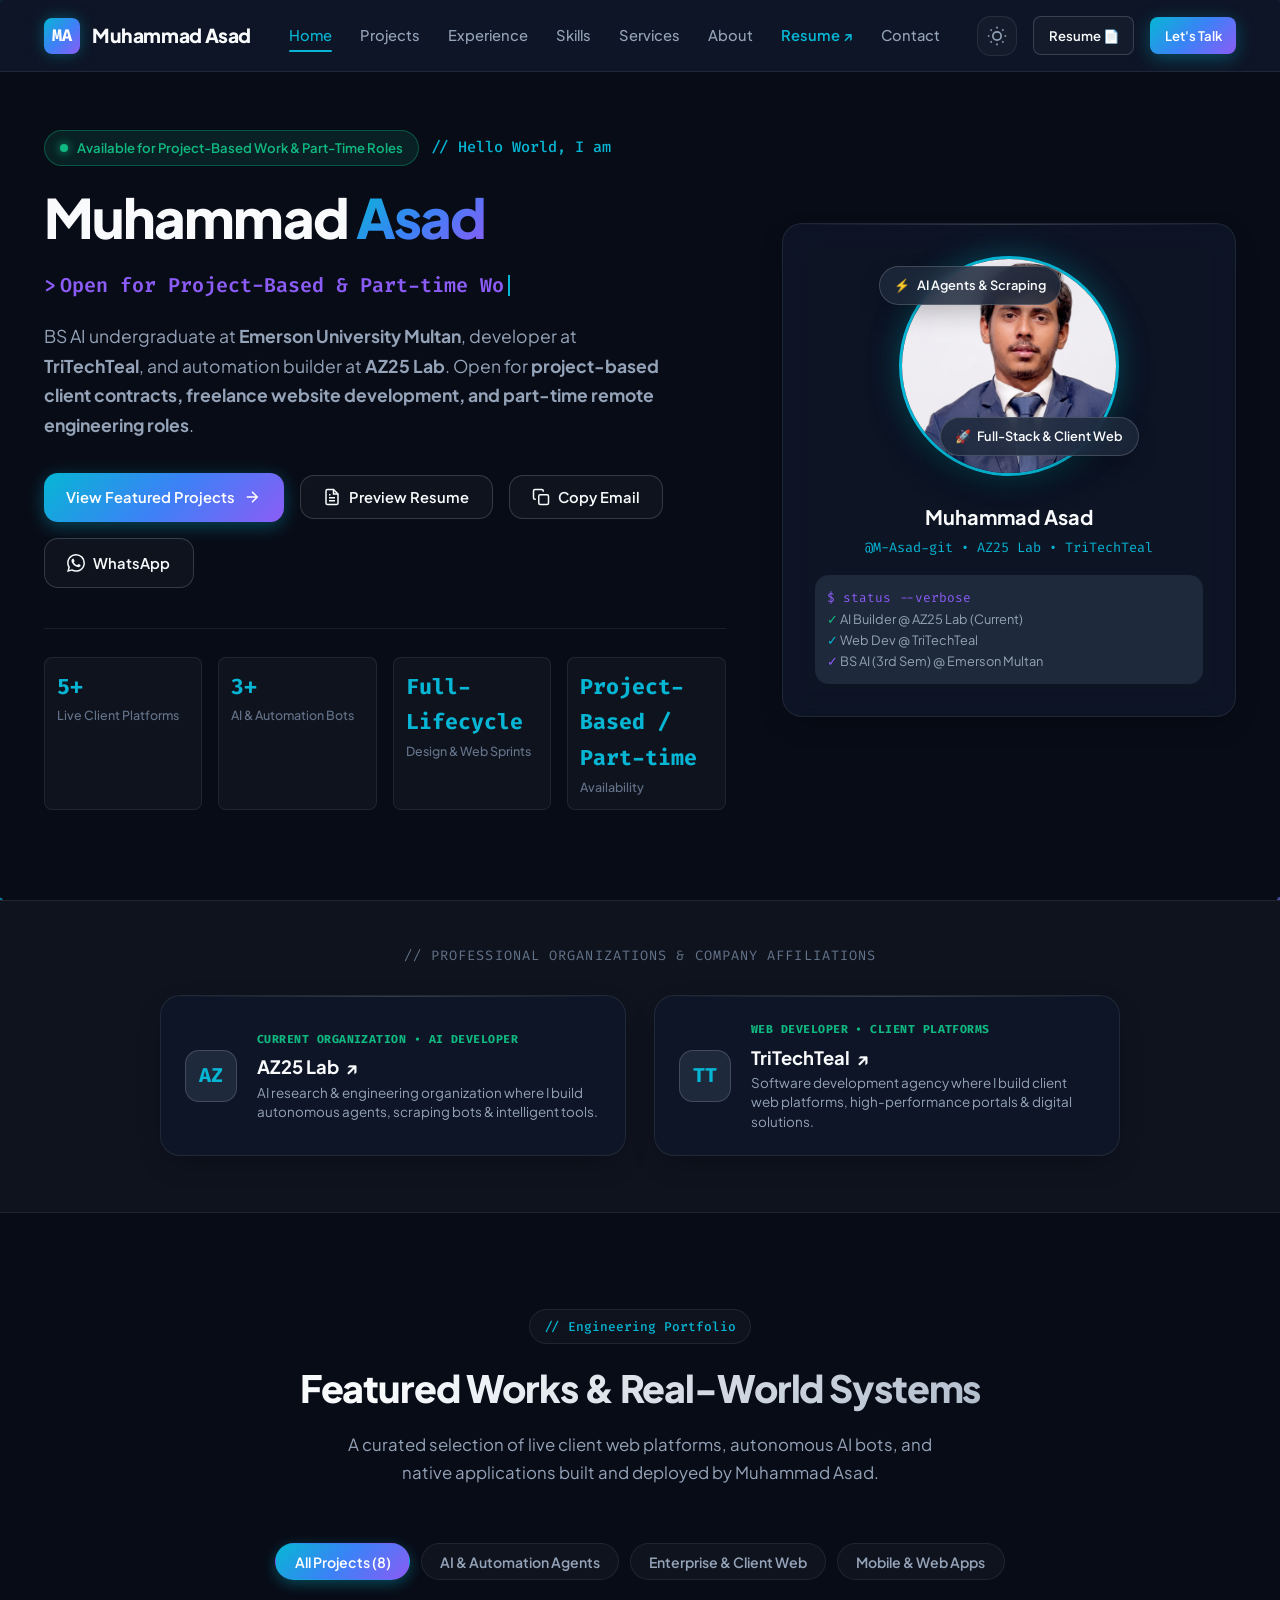
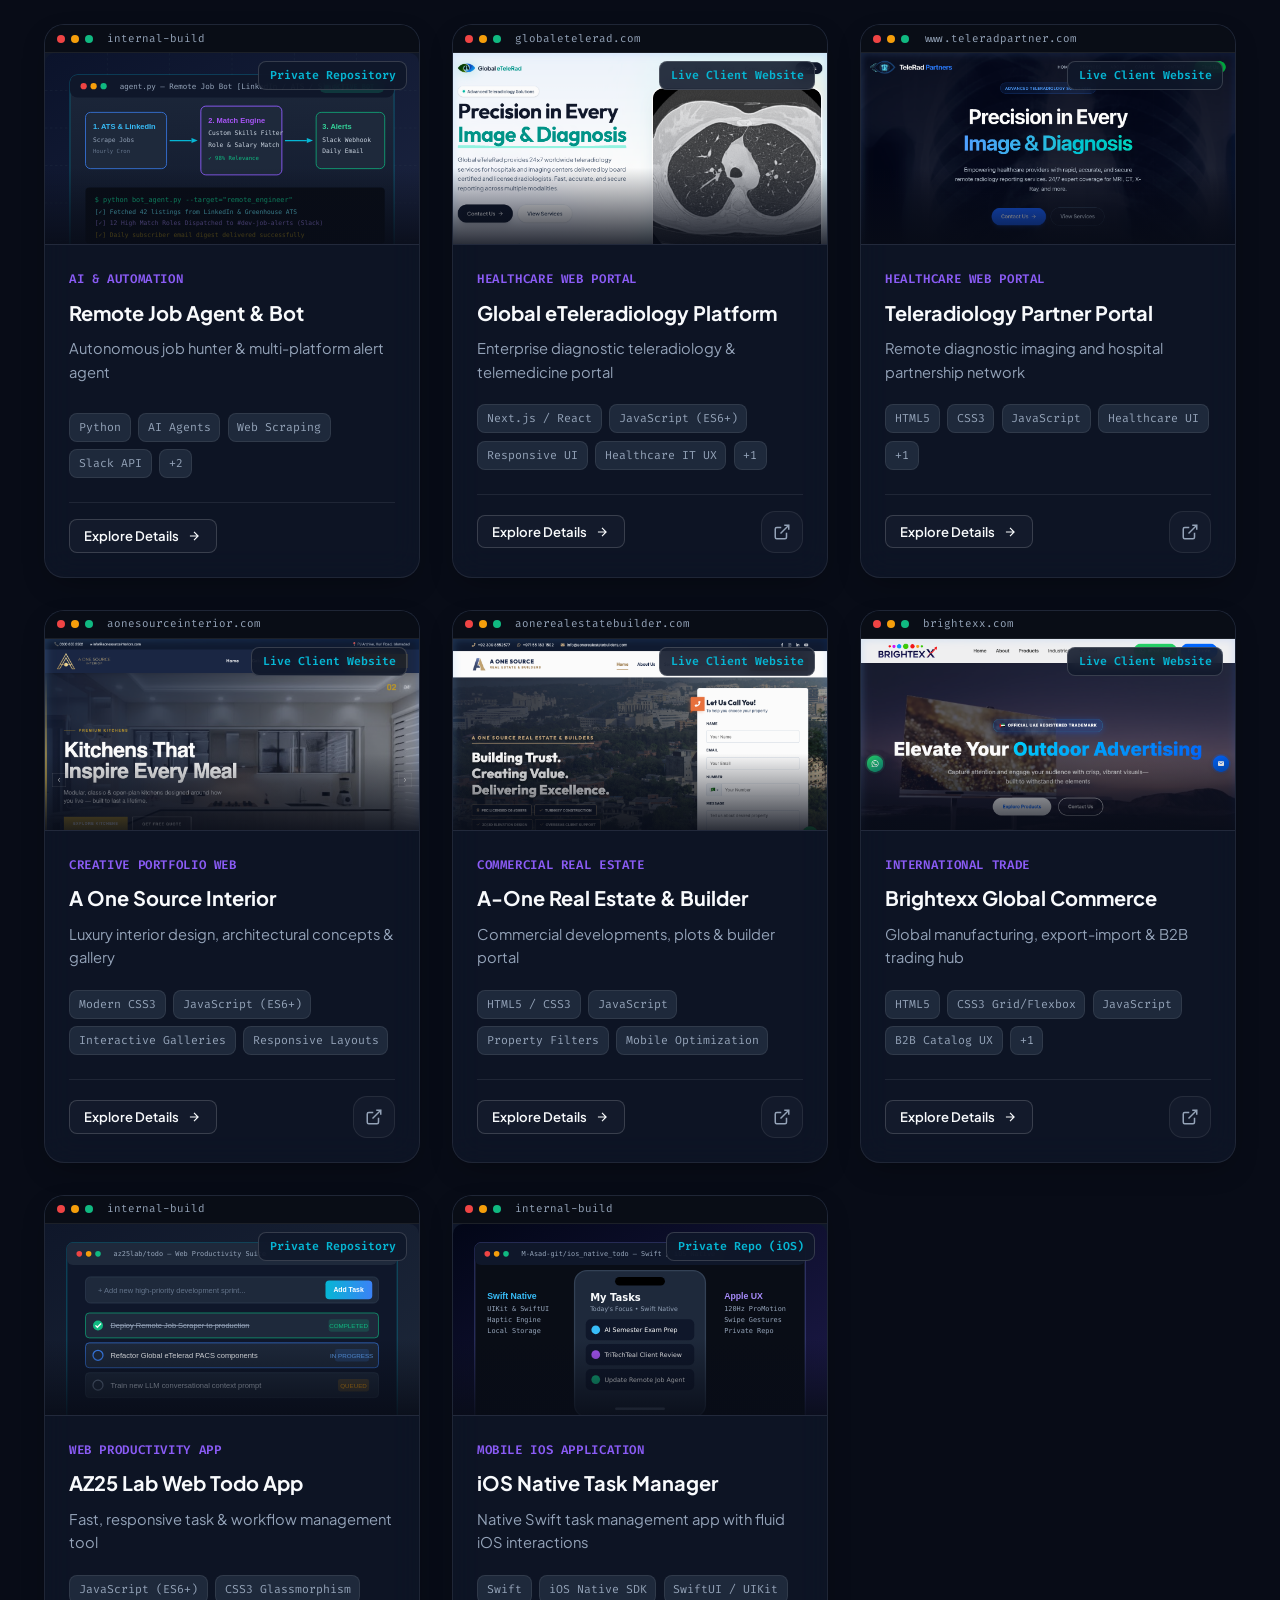
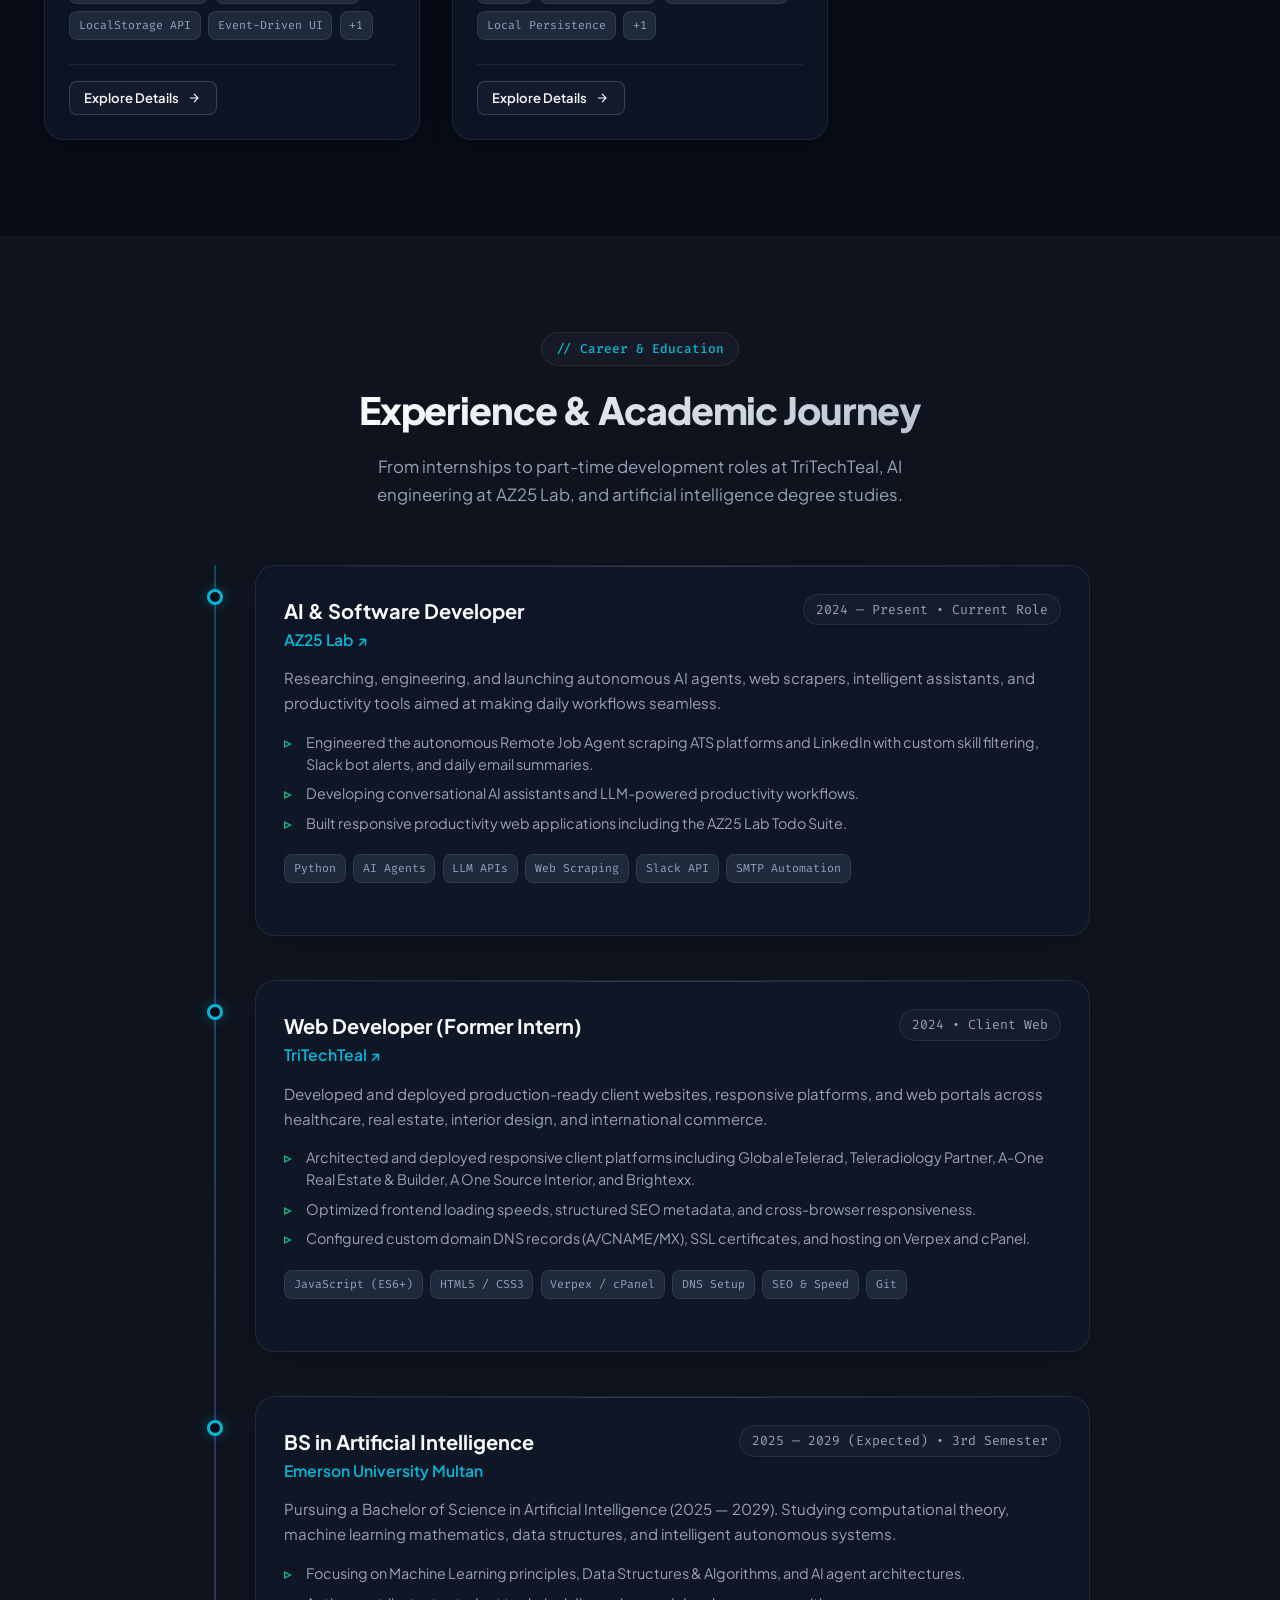
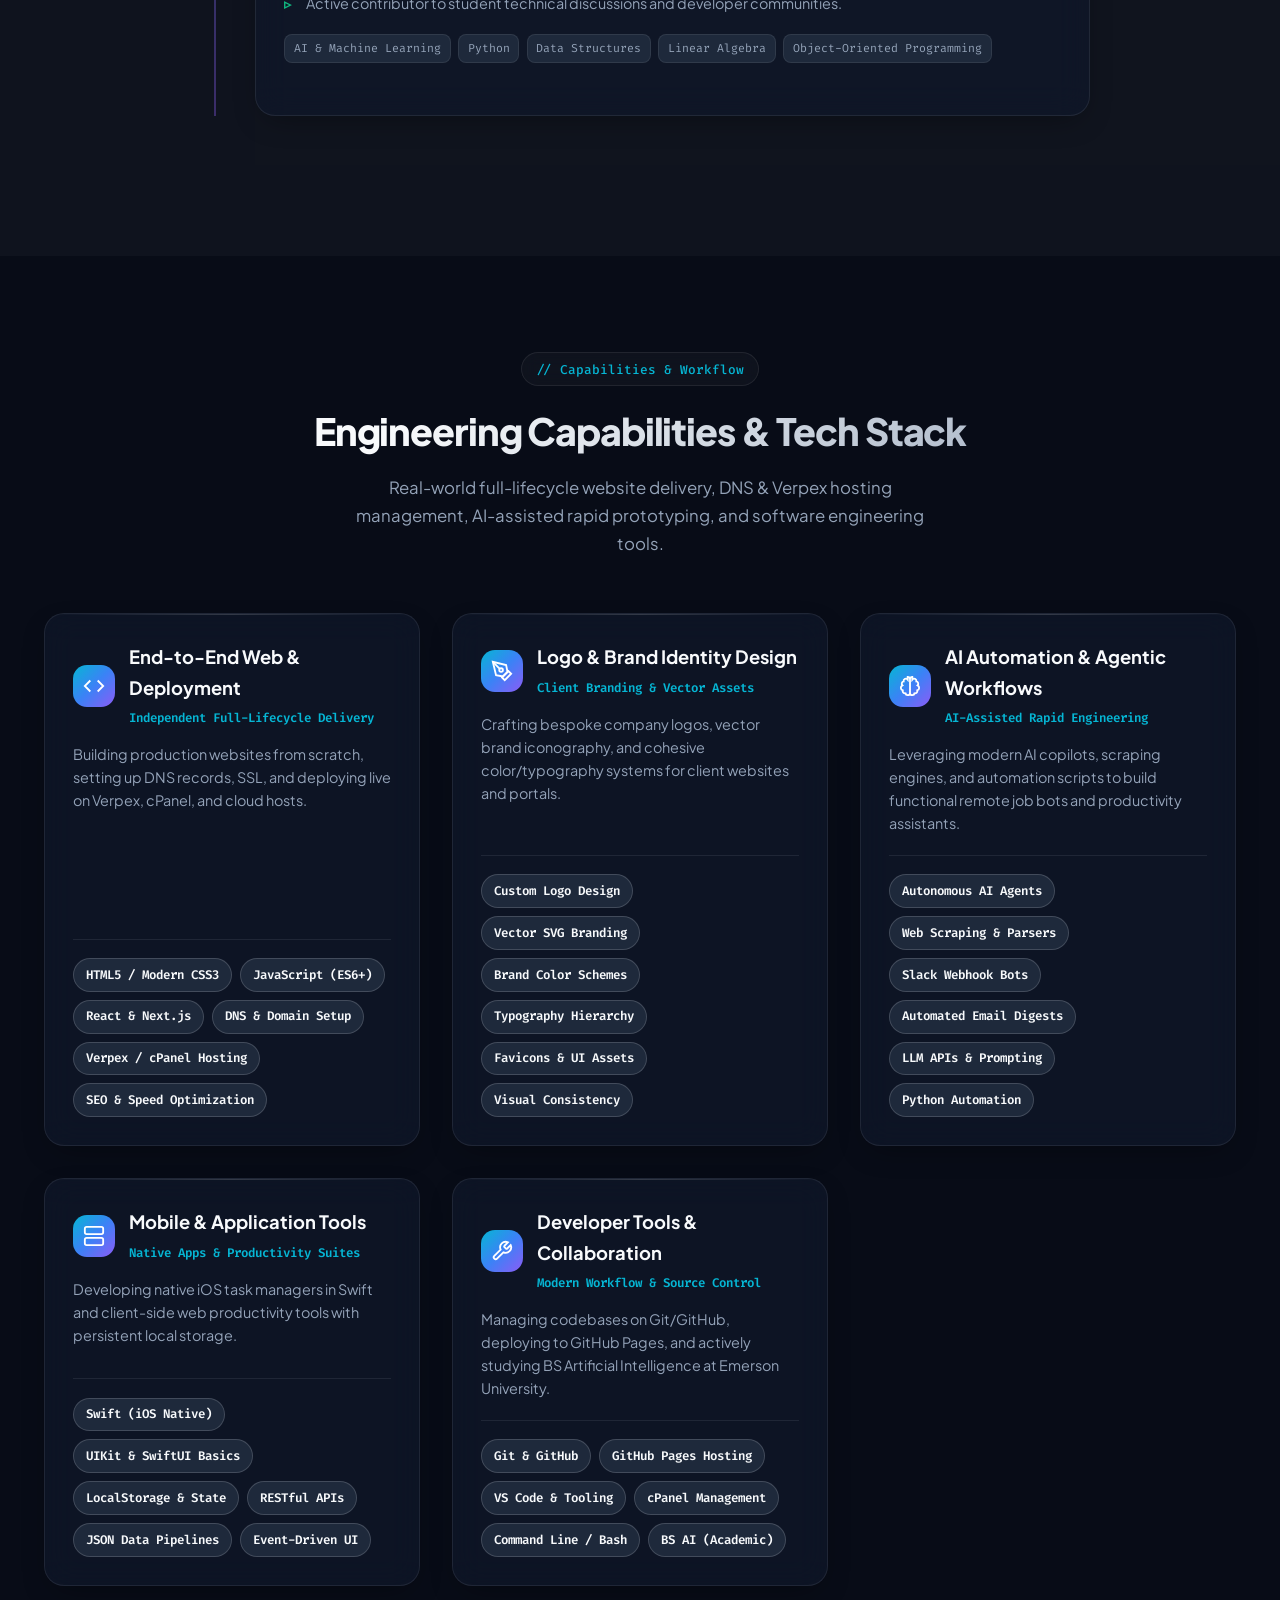
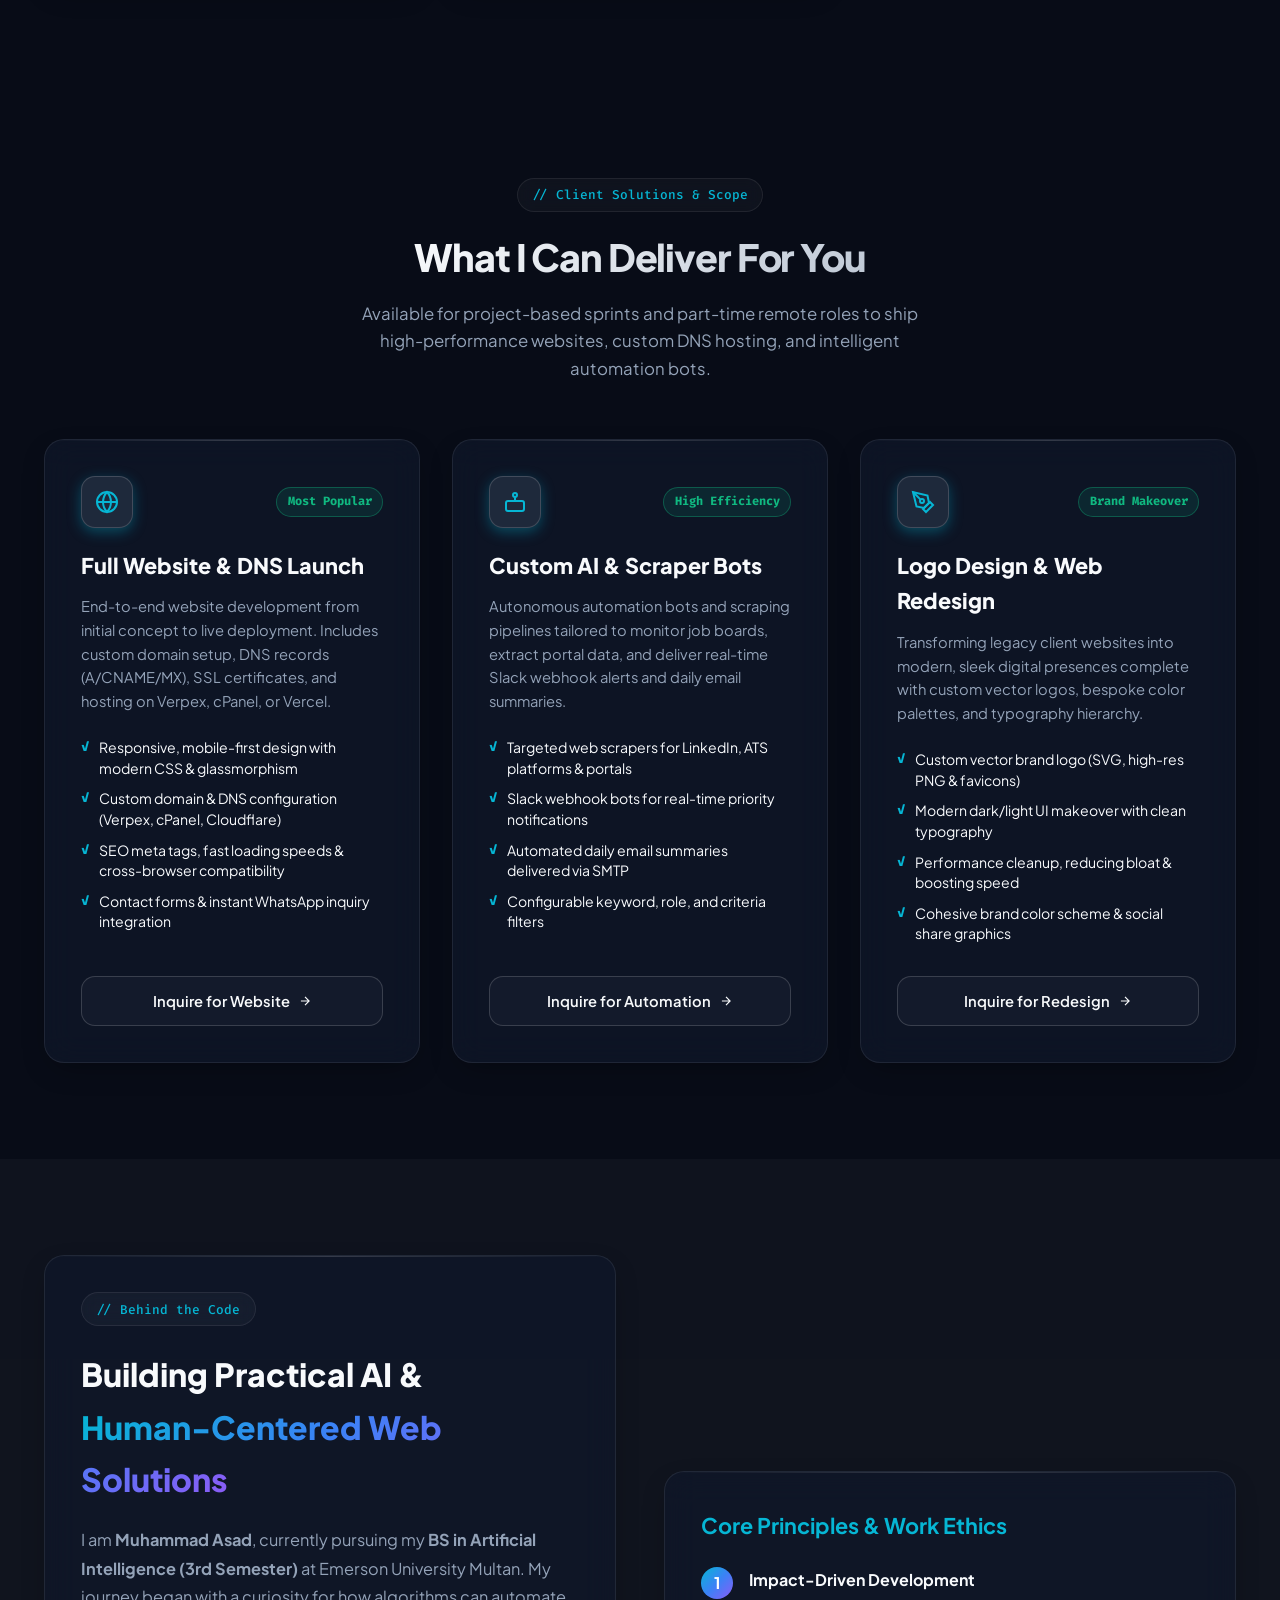
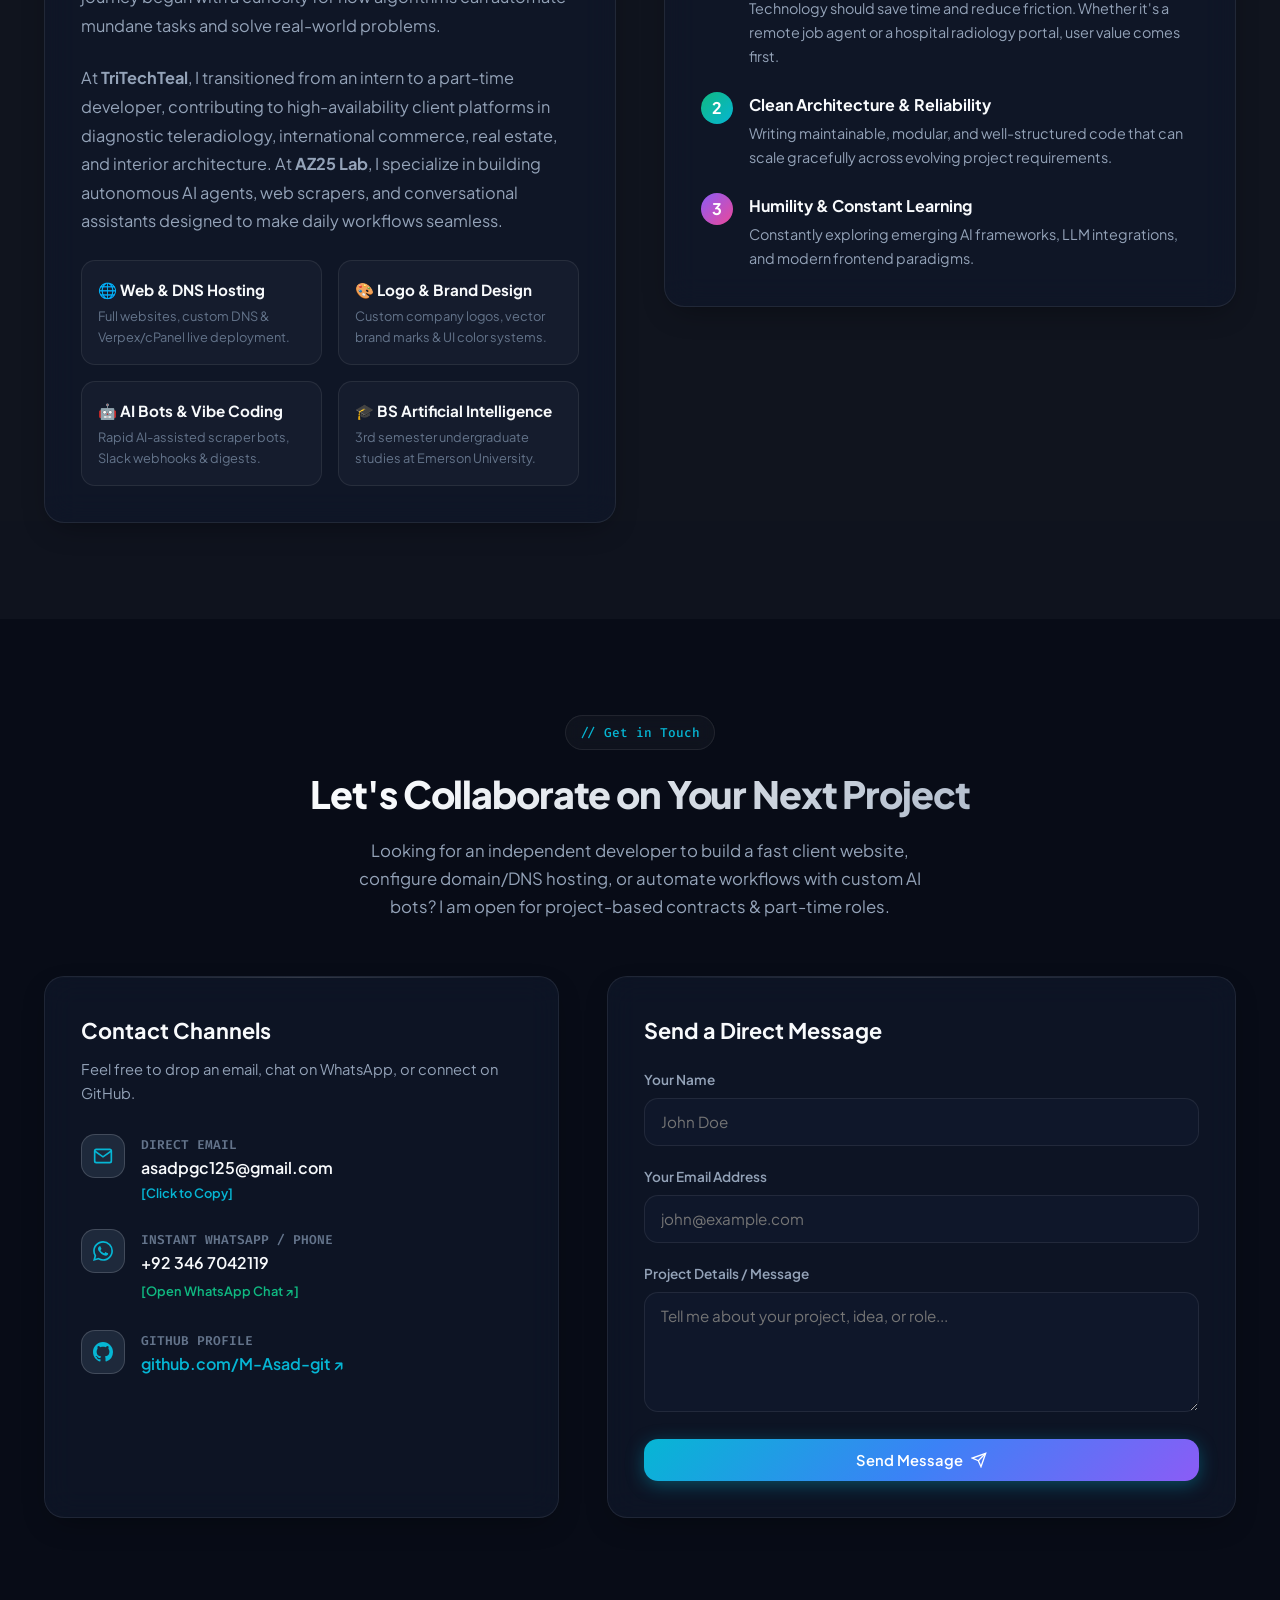
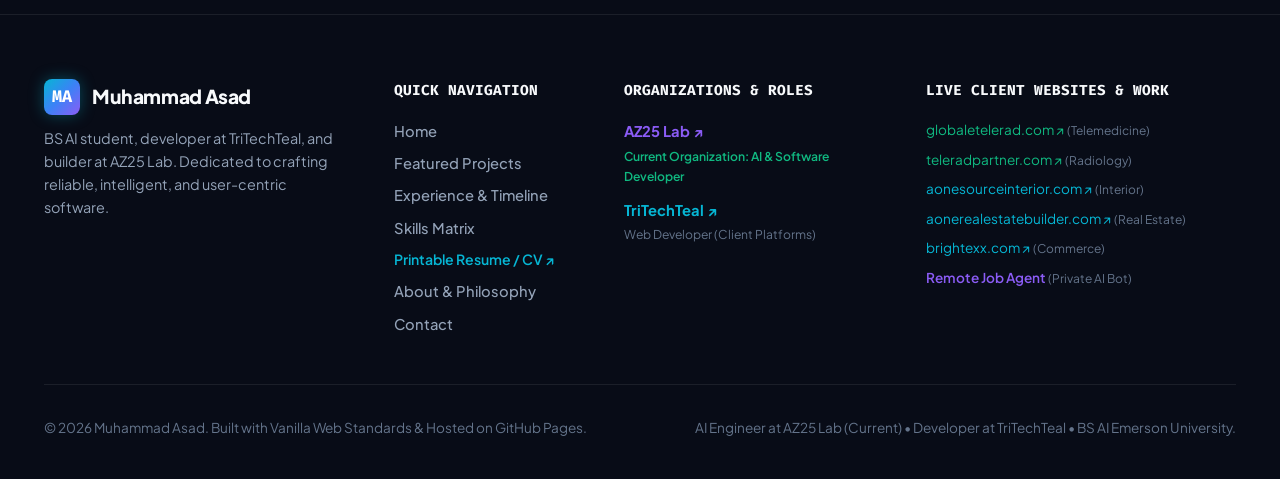
==== commit da6dfd1d: "fix: place AZ25 Lab first everywhere and mark Current ONLY for AZ25 Lab" ====
--- a/index.html
+++ b/index.html
@@ -137,9 +137,9 @@
             
             <div style="padding: 0.75rem; background: var(--bg-tertiary); border-radius: var(--radius-md); font-size: 0.8rem; color: var(--text-secondary); text-align: left;">
               <code style="color: var(--purple); font-family: var(--font-mono);">$ status --verbose</code><br />
-              <span style="color: var(--emerald);">✓</span> BS AI (3rd Sem) @ Emerson Multan<br />
-              <span style="color: var(--emerald);">✓</span> Part-time Dev @ TriTechTeal<br />
-              <span style="color: var(--emerald);">✓</span> AI Builder @ AZ25 Lab
+              <span style="color: var(--emerald);">✓</span> AI Builder @ AZ25 Lab (Current)<br />
+              <span style="color: var(--cyan);">✓</span> Web Dev @ TriTechTeal<br />
+              <span style="color: var(--purple);">✓</span> BS AI (3rd Sem) @ Emerson Multan
             </div>
           </div>
         </div>
@@ -150,24 +150,24 @@
     <section class="affiliations-section">
       <div class="container">
         <div class="affiliations-header">
-          <span class="affiliations-title">// Current Professional Roles &amp; Company Affiliations</span>
+          <span class="affiliations-title">// Professional Organizations &amp; Company Affiliations</span>
         </div>
         <div class="affiliations-grid">
+          <a href="https://az25lab.com/" target="_blank" rel="noopener noreferrer" class="glass-card affiliation-card">
+            <div class="affiliation-icon">AZ</div>
+            <div class="affiliation-info">
+              <span class="affiliation-badge">Current Organization • AI Developer</span>
+              <h3 class="affiliation-name">AZ25 Lab <span>↗</span></h3>
+              <p class="affiliation-desc">AI research &amp; engineering organization where I build autonomous agents, scraping bots &amp; intelligent tools.</p>
+            </div>
+          </a>
+
           <a href="https://tritechteal.com/" target="_blank" rel="noopener noreferrer" class="glass-card affiliation-card">
             <div class="affiliation-icon">TT</div>
             <div class="affiliation-info">
-              <span class="affiliation-badge">Active Workplace • Part-time Developer</span>
+              <span class="affiliation-badge">Web Developer • Client Platforms</span>
               <h3 class="affiliation-name">TriTechTeal <span>↗</span></h3>
               <p class="affiliation-desc">Software development agency where I build client web platforms, high-performance portals &amp; digital solutions.</p>
-            </div>
-          </a>
-
-          <a href="https://az25lab.com/" target="_blank" rel="noopener noreferrer" class="glass-card affiliation-card">
-            <div class="affiliation-icon">AZ</div>
-            <div class="affiliation-info">
-              <span class="affiliation-badge">Active Organization • AI Developer</span>
-              <h3 class="affiliation-name">AZ25 Lab <span>↗</span></h3>
-              <p class="affiliation-desc">AI research &amp; engineering organization where I build autonomous agents, scraping bots &amp; intelligent tools.</p>
             </div>
           </a>
         </div>
@@ -430,15 +430,15 @@
         </div>
 
         <div>
-          <h4 style="font-size: 0.9rem; font-weight: 700; color: var(--text-primary); text-transform: uppercase; font-family: var(--font-mono); margin-bottom: 1rem;">Current Workplaces</h4>
+          <h4 style="font-size: 0.9rem; font-weight: 700; color: var(--text-primary); text-transform: uppercase; font-family: var(--font-mono); margin-bottom: 1rem;">Organizations &amp; Roles</h4>
           <ul style="list-style: none; display: flex; flex-direction: column; gap: 0.75rem; font-size: 0.88rem; color: var(--text-secondary);">
             <li>
-              <a href="https://tritechteal.com/" target="_blank" rel="noopener noreferrer" style="color: var(--cyan); font-weight: 700; font-size: 0.92rem;">TriTechTeal ↗</a>
-              <span style="display: block; font-size: 0.76rem; color: var(--text-muted); margin-top: 0.15rem;">Part-time Web Developer (Former Intern)</span>
+              <a href="https://az25lab.com/" target="_blank" rel="noopener noreferrer" style="color: var(--purple); font-weight: 700; font-size: 0.92rem;">AZ25 Lab ↗</a>
+              <span style="display: block; font-size: 0.76rem; color: var(--emerald); font-weight: 600; margin-top: 0.15rem;">Current Organization: AI &amp; Software Developer</span>
             </li>
             <li>
-              <a href="https://az25lab.com/" target="_blank" rel="noopener noreferrer" style="color: var(--purple); font-weight: 700; font-size: 0.92rem;">AZ25 Lab ↗</a>
-              <span style="display: block; font-size: 0.76rem; color: var(--text-muted); margin-top: 0.15rem;">AI &amp; Software Developer (Bots &amp; Agents)</span>
+              <a href="https://tritechteal.com/" target="_blank" rel="noopener noreferrer" style="color: var(--cyan); font-weight: 700; font-size: 0.92rem;">TriTechTeal ↗</a>
+              <span style="display: block; font-size: 0.76rem; color: var(--text-muted); margin-top: 0.15rem;">Web Developer (Client Platforms)</span>
             </li>
           </ul>
         </div>
@@ -458,7 +458,7 @@
 
       <div class="footer-bottom">
         <span>© 2026 Muhammad Asad. Built with Vanilla Web Standards &amp; Hosted on GitHub Pages.</span>
-        <span>Developer at TriTechTeal • AI Engineer at AZ25 Lab • BS AI Emerson University.</span>
+        <span>AI Engineer at AZ25 Lab (Current) • Developer at TriTechTeal • BS AI Emerson University.</span>
       </div>
     </div>
   </footer>
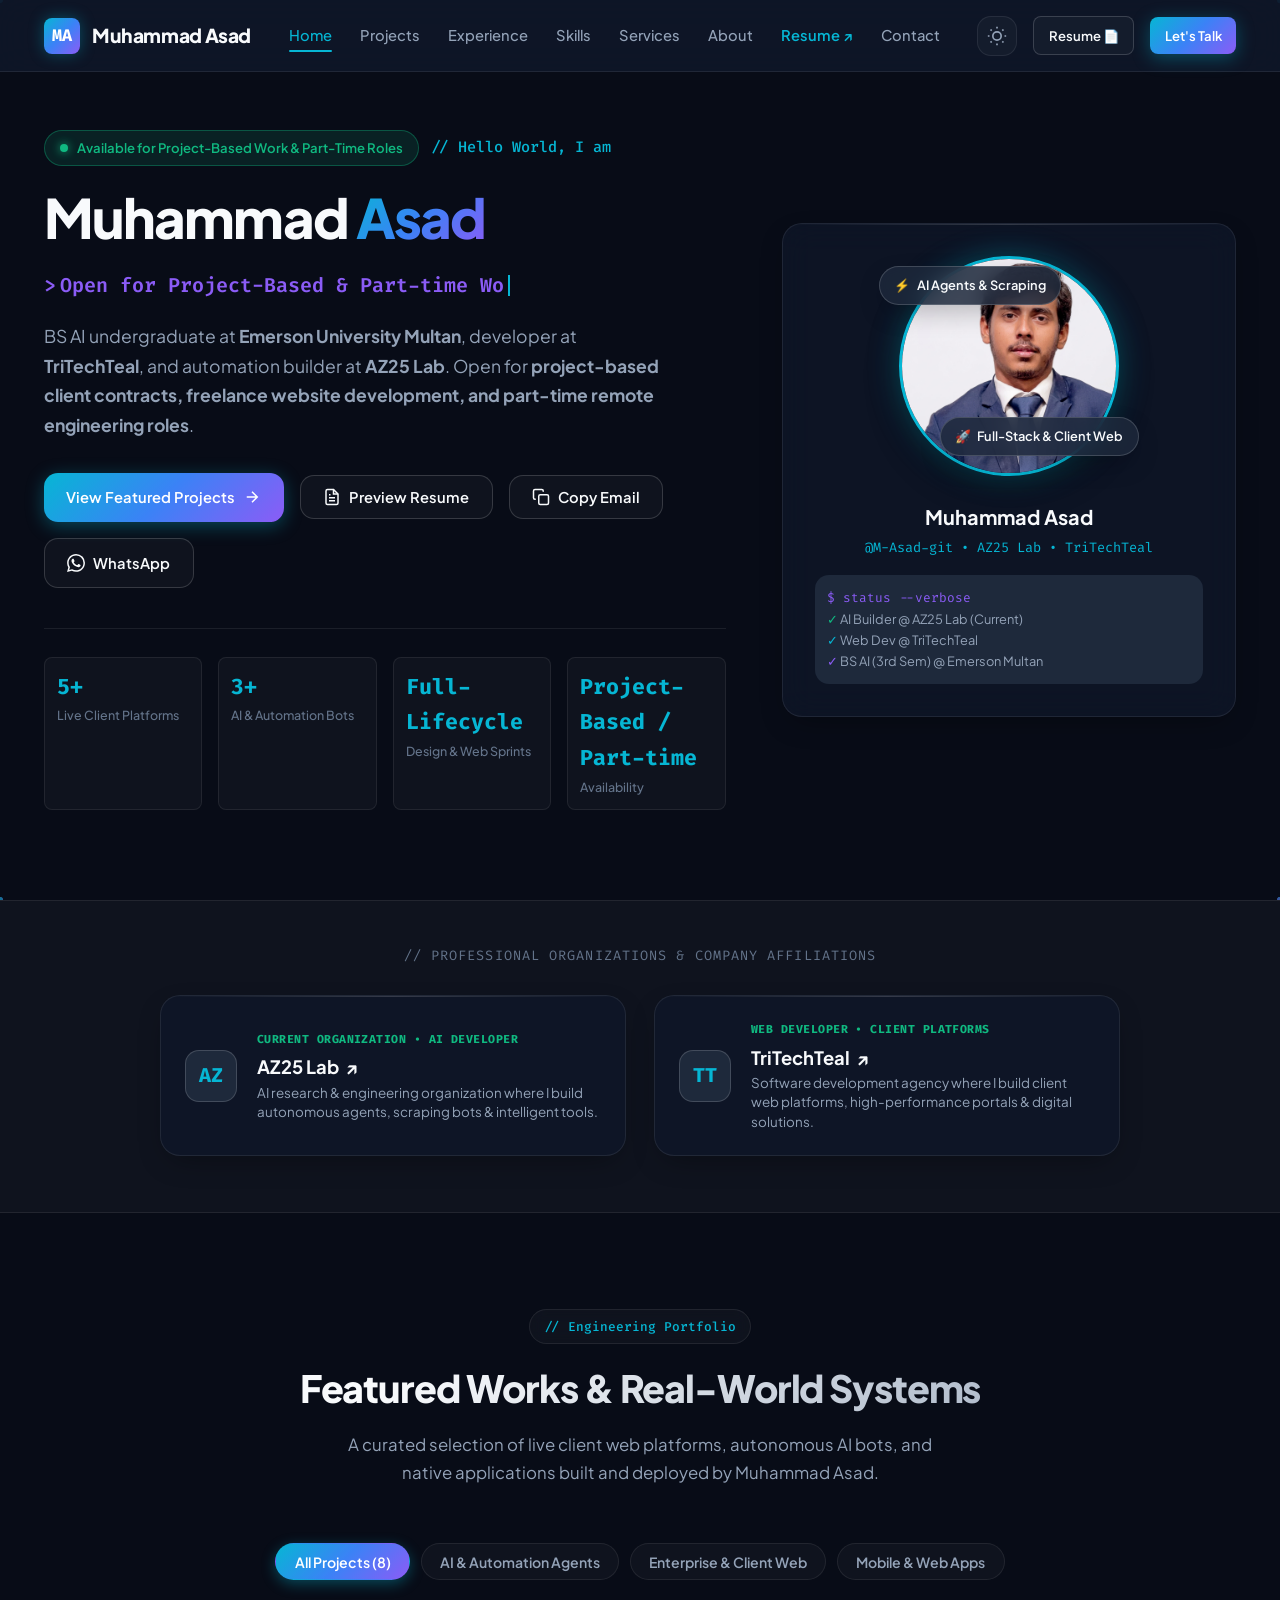
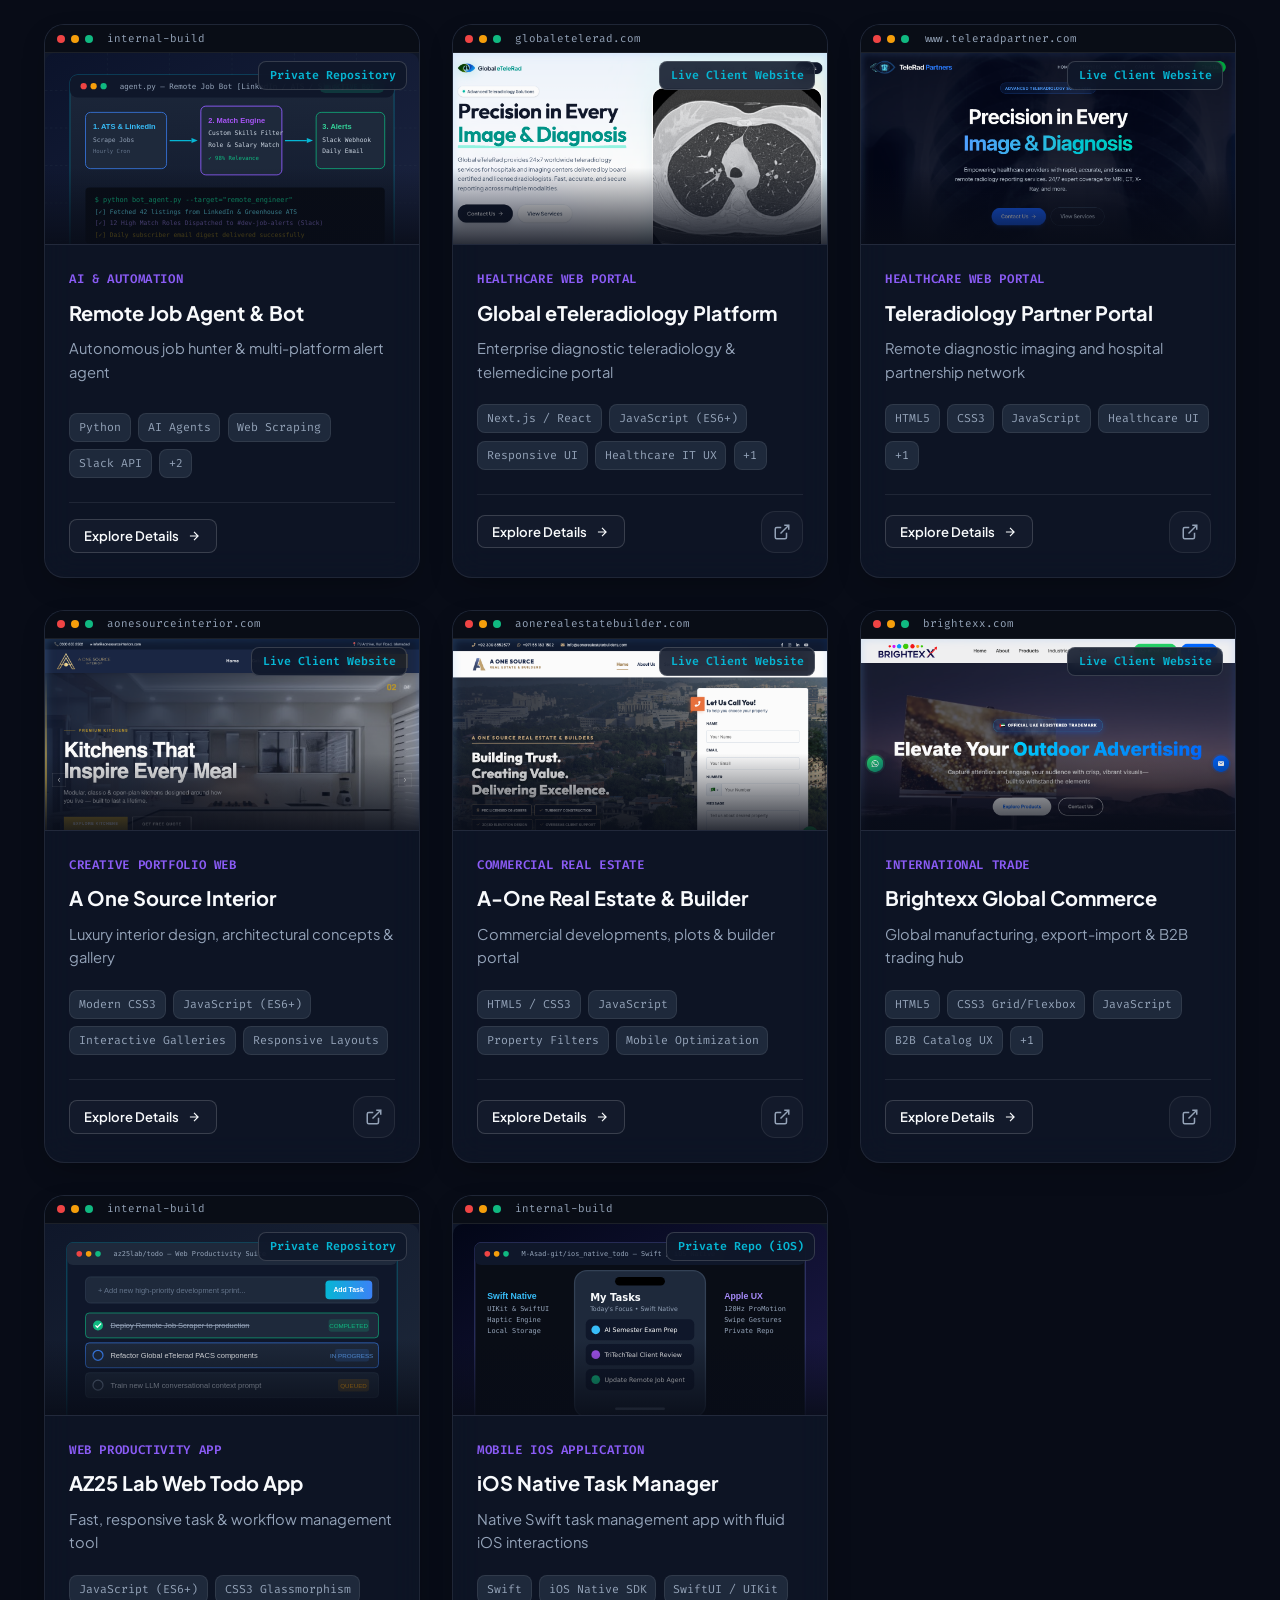
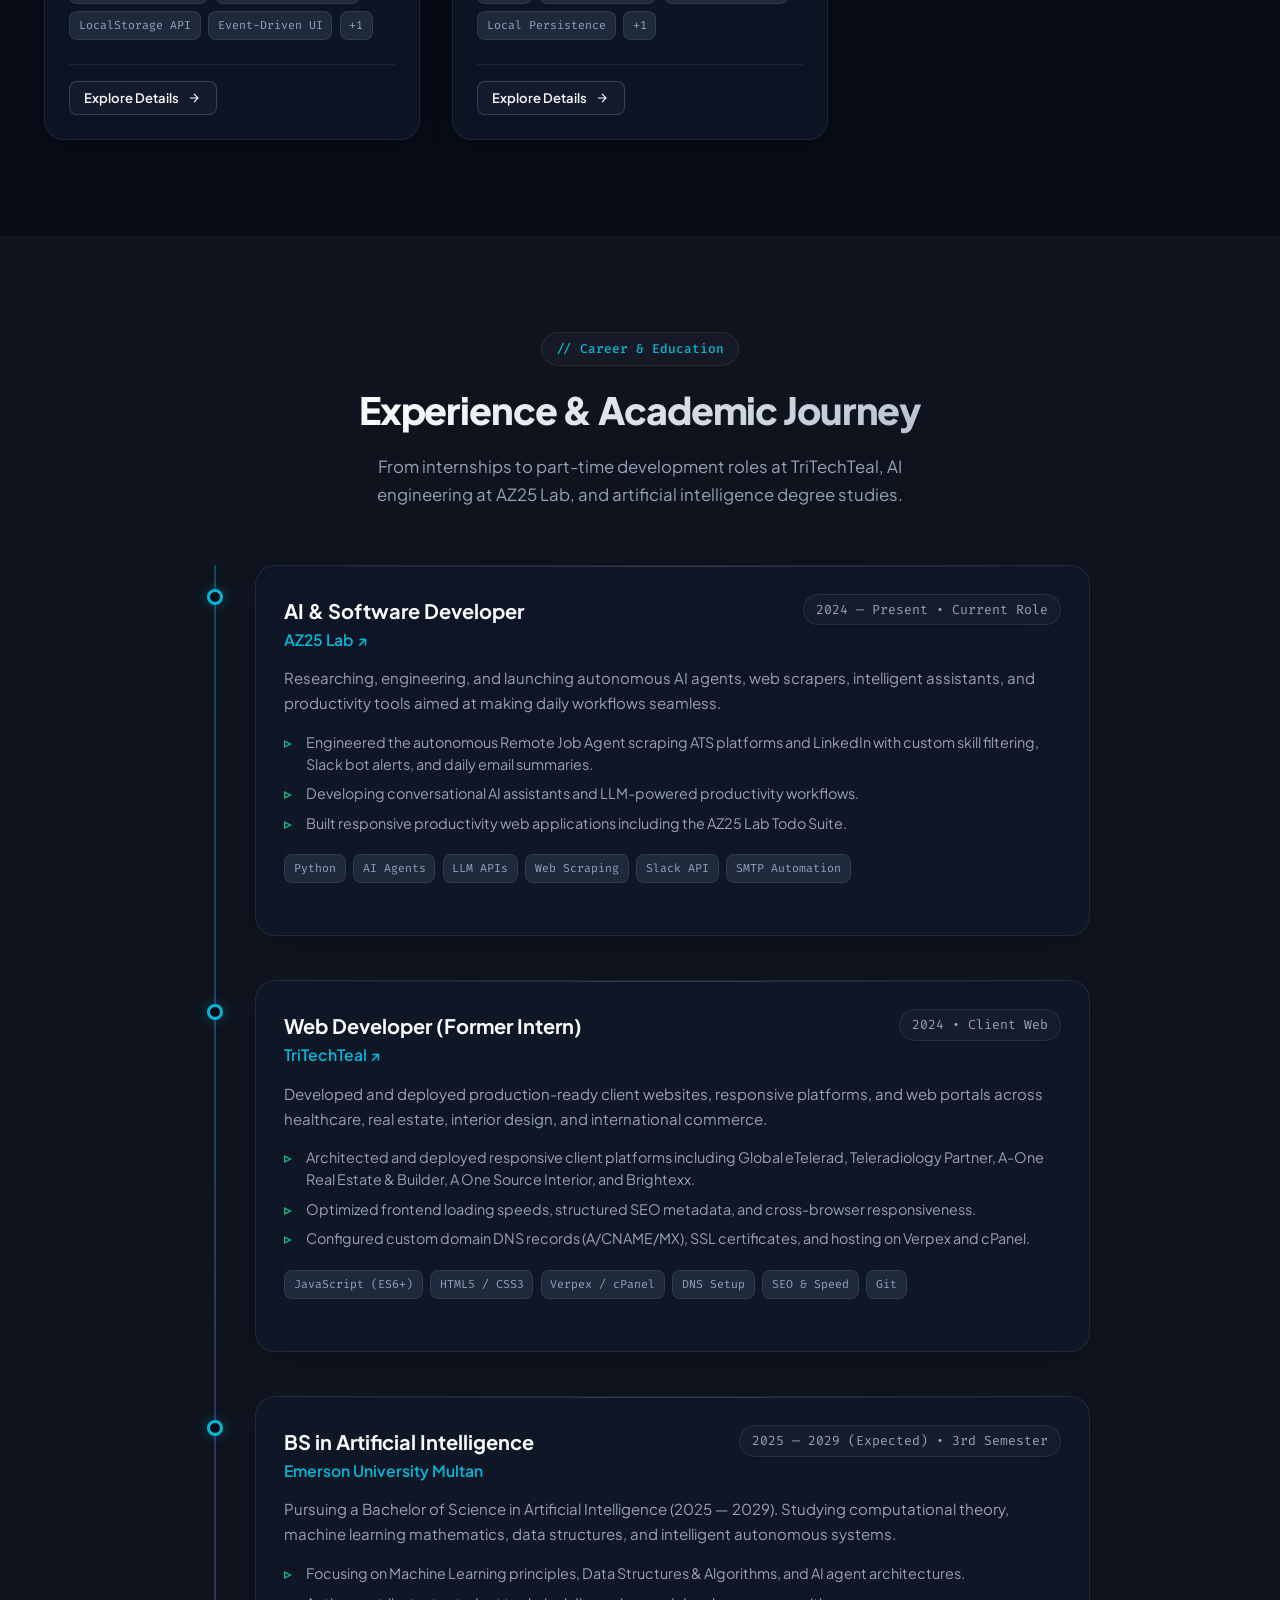
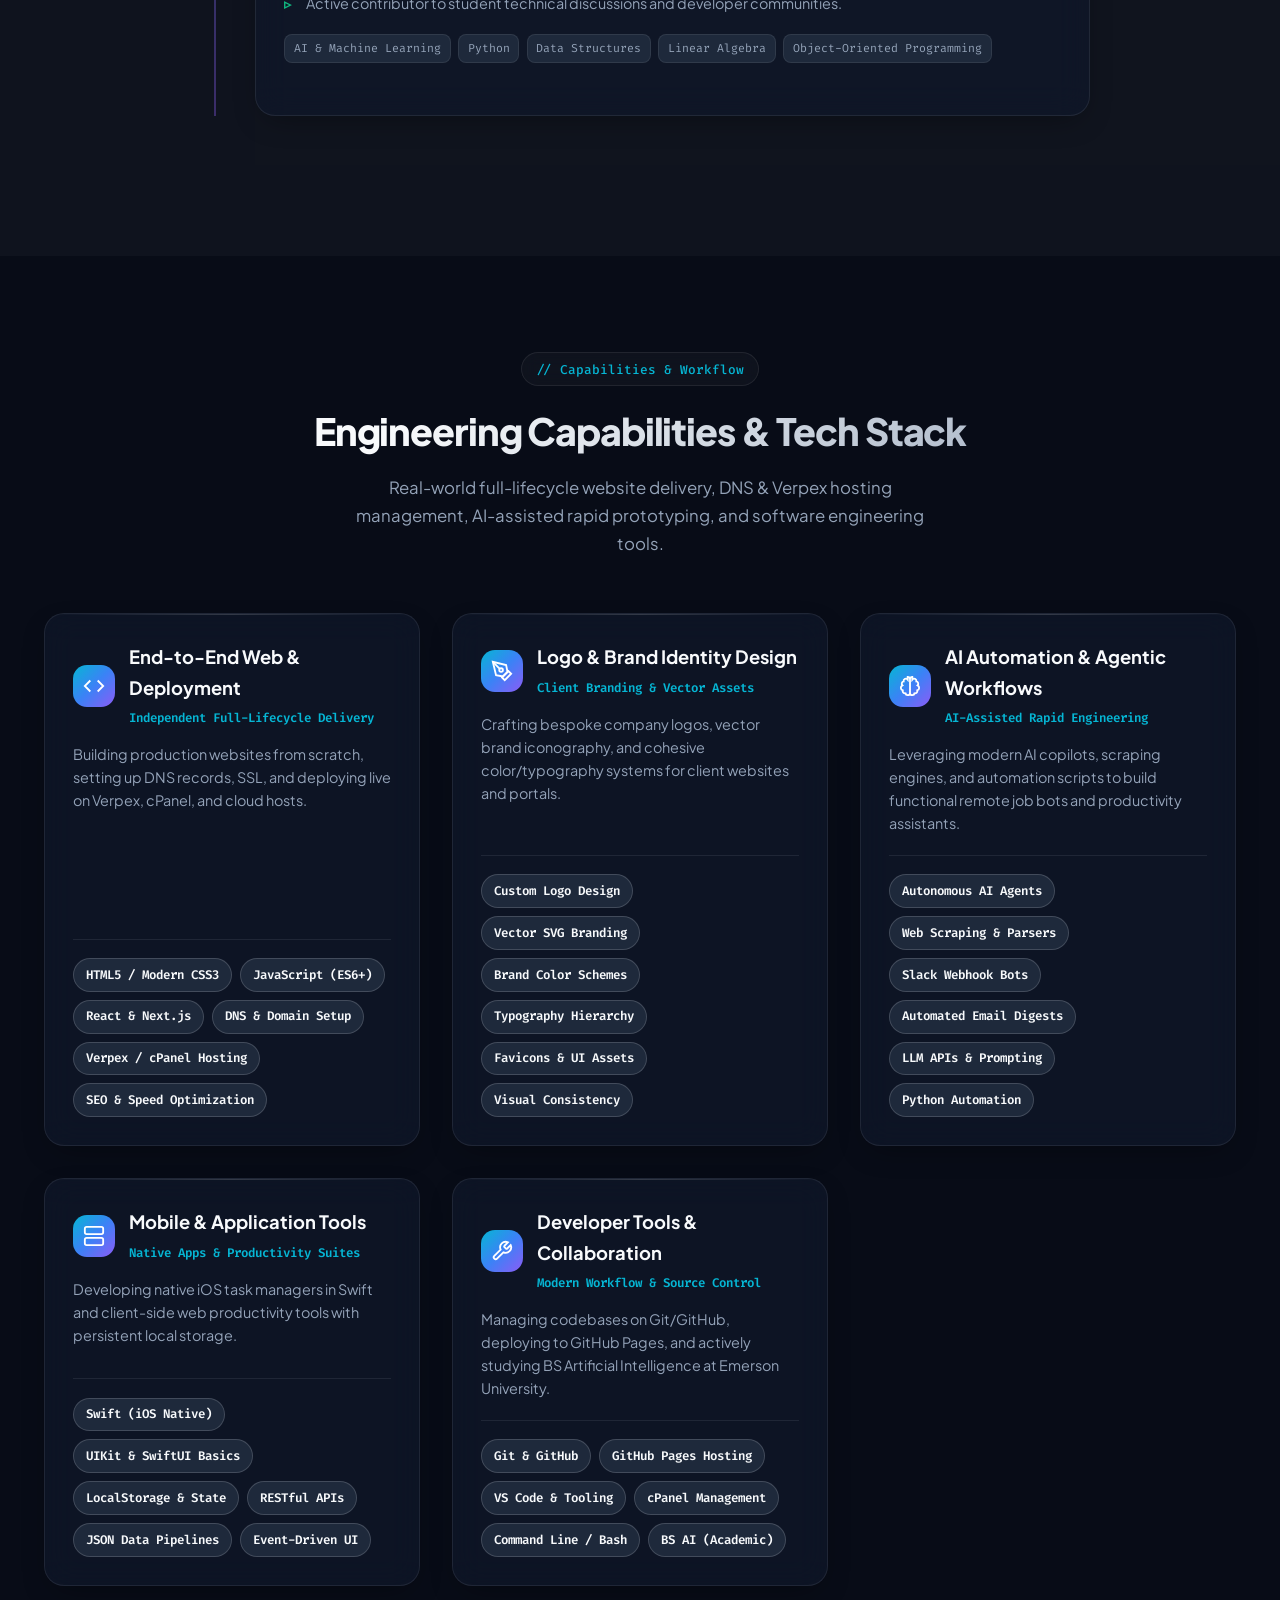
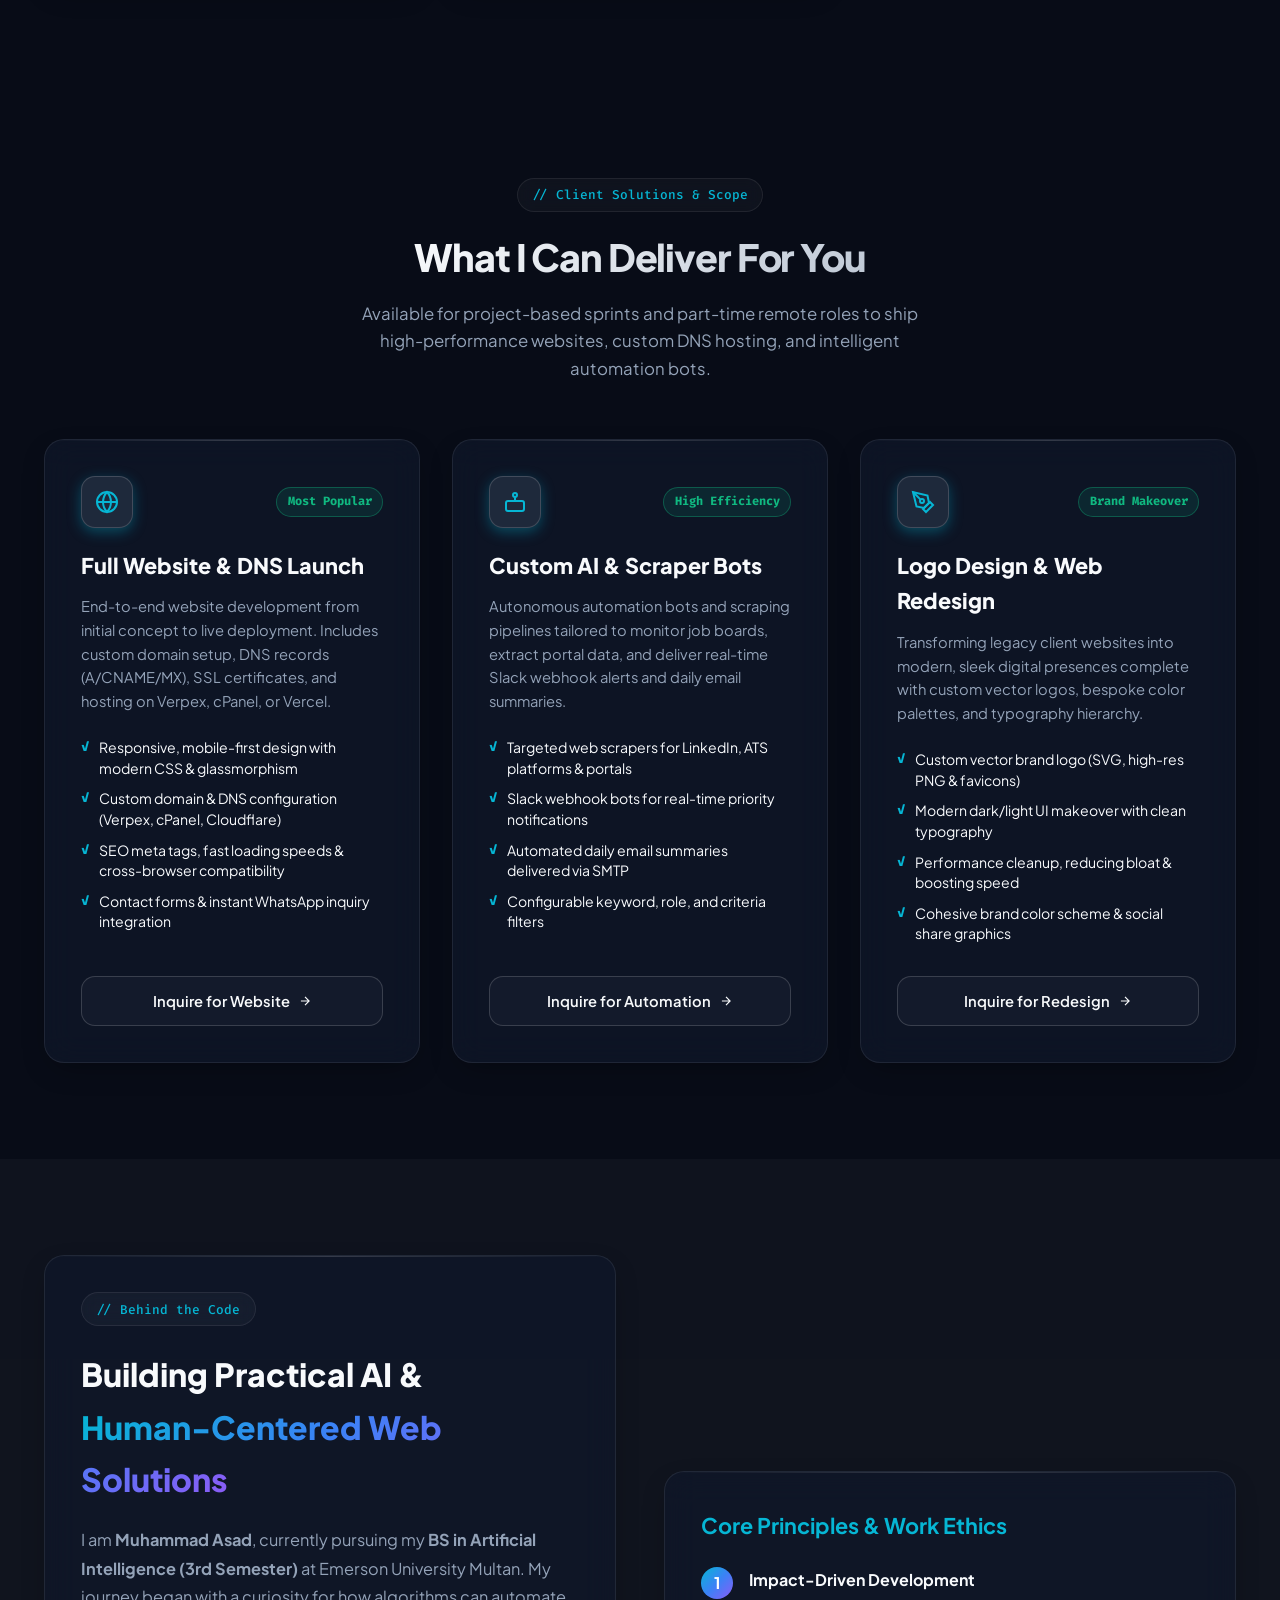
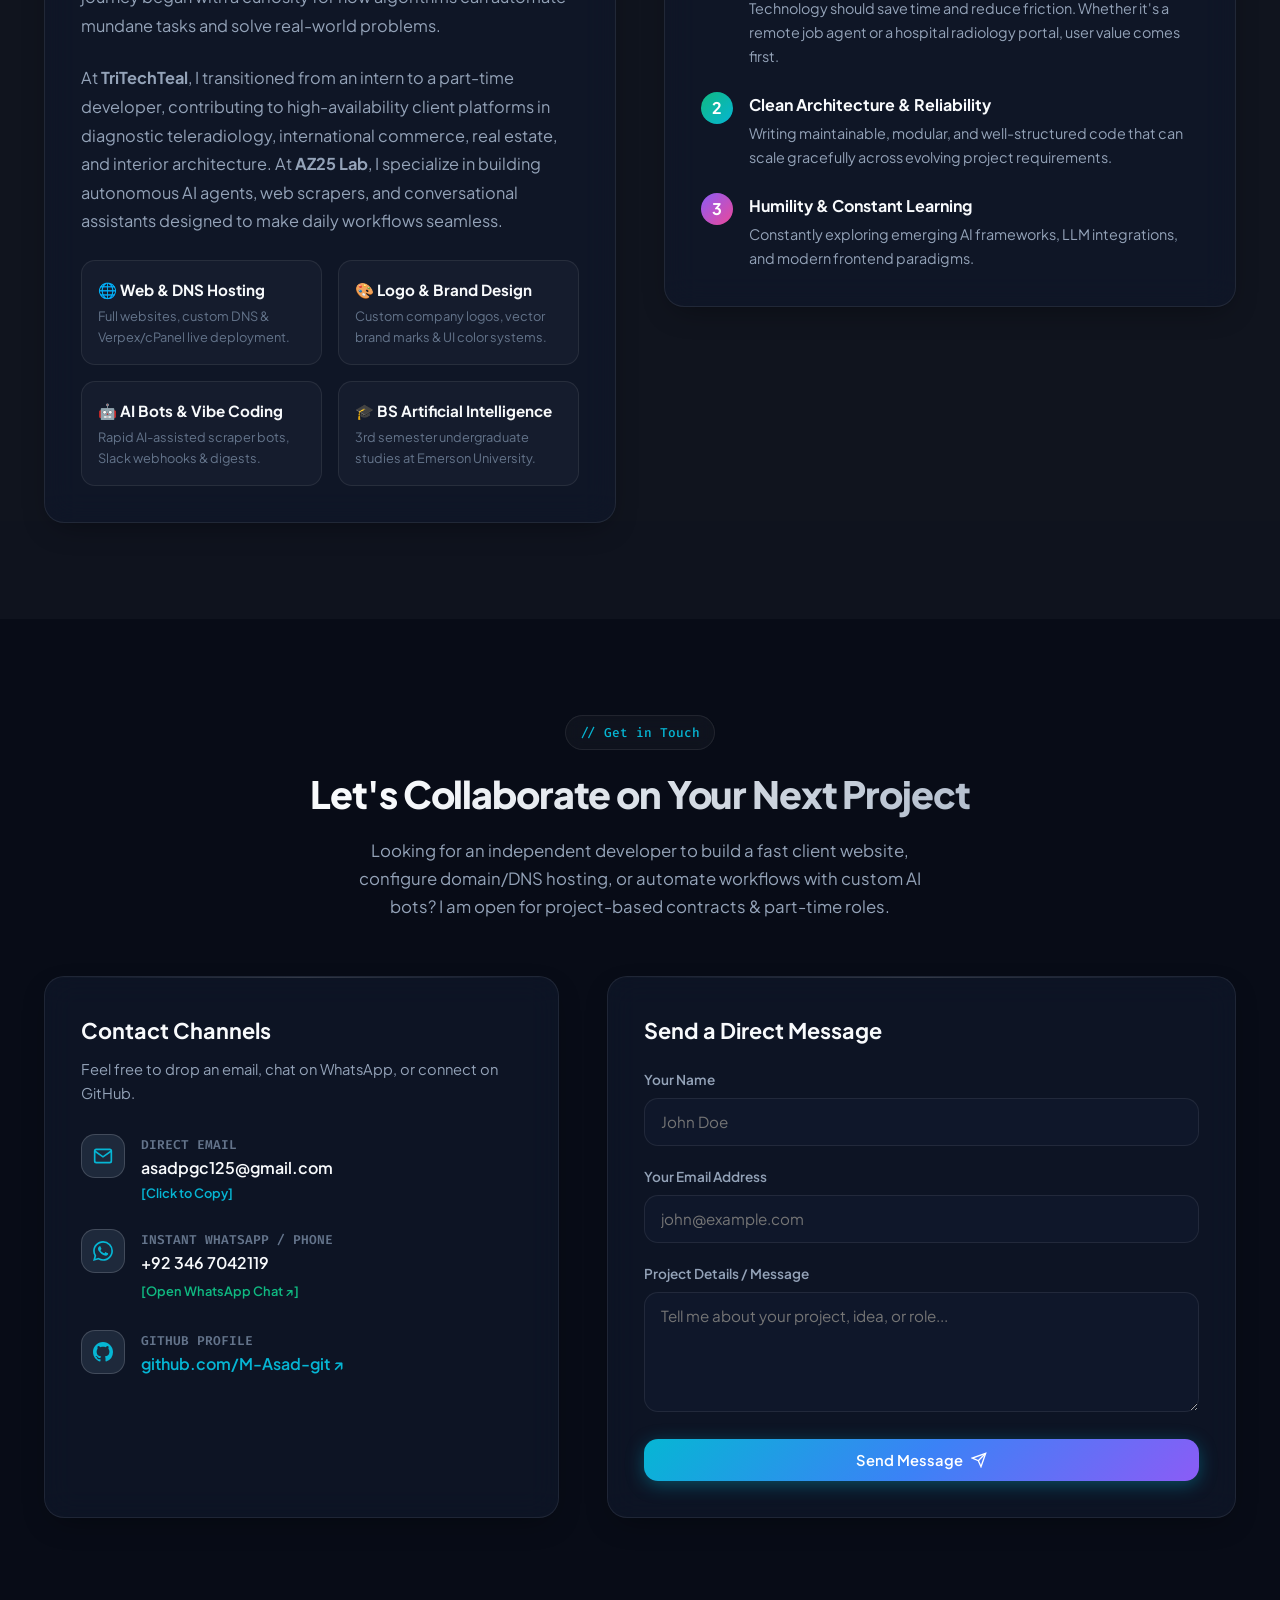
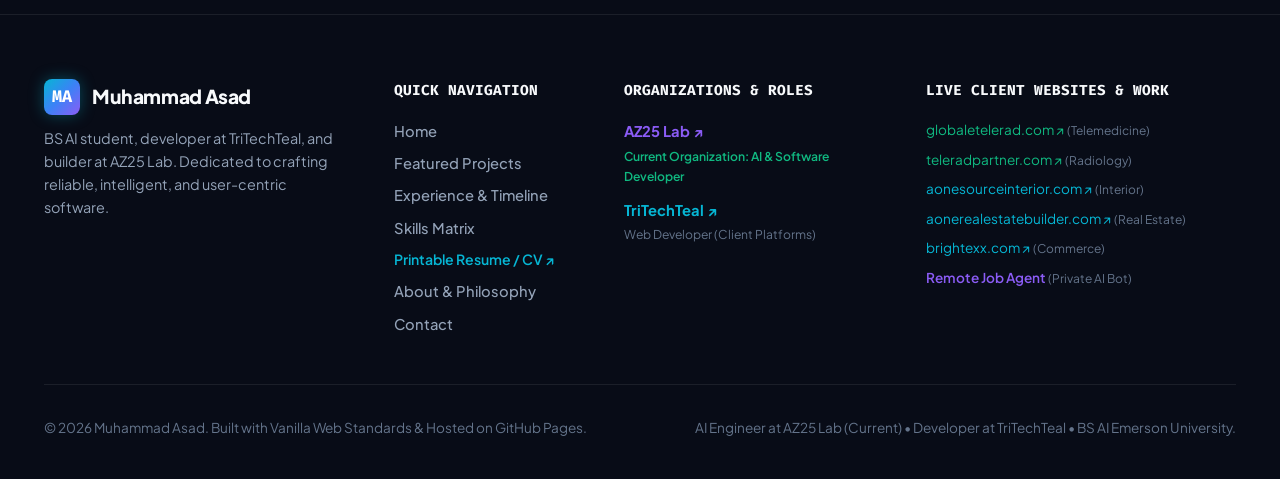
==== commit b028e9d8: "feat: add 1200x630 OpenGraph social preview banner for LinkedIn & WhatsApp" ====
--- a/index.html
+++ b/index.html
@@ -13,9 +13,13 @@
 
   <!-- Open Graph / Social Sharing -->
   <meta property="og:title" content="Muhammad Asad — AI & Full-Stack Developer" />
-  <meta property="og:description" content="Portfolio showcasing AI automation agents, enterprise client web platforms, and mobile applications." />
-  <meta property="og:image" content="assets/images/avatar.jpg" />
+  <meta property="og:description" content="Official portfolio of Muhammad Asad: AI Developer at AZ25 Lab (Current), Web Developer at TriTechTeal, and BS AI undergraduate at Emerson University." />
+  <meta property="og:image" content="https://m-asad-git.github.io/portfolio/assets/images/og-cover.png" />
+  <meta property="og:image:width" content="1200" />
+  <meta property="og:image:height" content="630" />
   <meta property="og:type" content="website" />
+  <meta name="twitter:card" content="summary_large_image" />
+  <meta name="twitter:image" content="https://m-asad-git.github.io/portfolio/assets/images/og-cover.png" />
 
   <!-- Favicon -->
   <link rel="icon" type="image/svg+xml" href="assets/favicon.svg" />
--- a/css/style.css
+++ b/css/style.css
@@ -1688,19 +1688,237 @@
   line-height: 1.55;
 }
 
-@media print {
-  body * {
-    visibility: hidden;
-  }
-  #resume-modal, #resume-modal * {
-    visibility: visible;
-  }
-  #resume-modal {
-    position: absolute;
-    left: 0;
-    top: 0;
+/* =========================================================================
+   COMPREHENSIVE MOBILE RESPONSIVENESS & TOUCH OPTIMIZATIONS
+   ========================================================================= */
+
+html, body {
+  overflow-x: hidden;
+  width: 100%;
+}
+
+@media (max-width: 960px) {
+  .hero-container {
+    grid-template-columns: 1fr;
+    gap: 2.5rem;
+    text-align: center;
+  }
+
+  .hero-intro {
+    justify-content: center;
+  }
+
+  .hero-actions {
+    justify-content: center;
+  }
+
+  .hero-desc {
+    margin-left: auto;
+    margin-right: auto;
+  }
+}
+
+@media (max-width: 640px) {
+  .container {
+    padding: 0 1rem;
+  }
+
+  .section {
+    padding: 3.5rem 0;
+  }
+
+  .section-title {
+    font-size: 1.75rem;
+  }
+
+  .hero-title {
+    font-size: 2.35rem;
+  }
+
+  .hero-typewriter-wrap {
+    font-size: 1.05rem;
+  }
+
+  .hero-actions {
+    flex-direction: column;
     width: 100%;
-    background: #fff !important;
-    color: #000 !important;
-  }
-}
+    gap: 0.65rem;
+  }
+
+  .hero-actions .btn {
+    width: 100%;
+    justify-content: center;
+  }
+
+  .hero-metrics {
+    grid-template-columns: 1fr 1fr;
+    gap: 0.65rem;
+  }
+
+  .metric-card {
+    padding: 0.65rem 0.85rem;
+  }
+
+  .metric-val {
+    font-size: 1.2rem;
+  }
+
+  /* Avatar & floating badges */
+  .hero-avatar-wrap {
+    width: 180px;
+    height: 180px;
+    margin-bottom: 1.25rem;
+  }
+
+  .floating-chip {
+    padding: 0.35rem 0.65rem;
+    font-size: 0.72rem;
+  }
+
+  .floating-chip.chip-1 {
+    top: -5px;
+    right: -8px;
+  }
+
+  .floating-chip.chip-2 {
+    bottom: -5px;
+    left: -8px;
+  }
+
+  /* Projects Filter Bar Touch Carousel */
+  .projects-filter-bar {
+    display: flex;
+    overflow-x: auto;
+    -webkit-overflow-scrolling: touch;
+    flex-wrap: nowrap;
+    padding-bottom: 0.65rem;
+    justify-content: flex-start;
+    gap: 0.5rem;
+    scrollbar-width: none;
+  }
+
+  .projects-filter-bar::-webkit-scrollbar {
+    display: none;
+  }
+
+  .filter-btn {
+    white-space: nowrap;
+    flex-shrink: 0;
+    padding: 0.45rem 0.85rem;
+    font-size: 0.8rem;
+  }
+
+  /* Projects Grid */
+  .projects-grid {
+    grid-template-columns: 1fr;
+    gap: 1.5rem;
+  }
+
+  .project-thumb {
+    height: 195px;
+  }
+
+  /* Affiliations */
+  .affiliations-grid {
+    grid-template-columns: 1fr;
+    gap: 1rem;
+  }
+
+  .affiliation-card {
+    padding: 1.25rem;
+    gap: 1rem;
+  }
+
+  .affiliation-icon {
+    width: 44px;
+    height: 44px;
+    font-size: 1.1rem;
+  }
+
+  /* Skills & Services */
+  .skills-grid {
+    grid-template-columns: 1fr;
+    gap: 1.25rem;
+  }
+
+  .services-grid {
+    grid-template-columns: 1fr;
+    gap: 1.25rem;
+  }
+
+  .service-card {
+    padding: 1.5rem;
+  }
+
+  /* Timeline */
+  .timeline-container::before {
+    left: 12px;
+  }
+
+  .timeline-dot {
+    left: 5px;
+    width: 14px;
+    height: 14px;
+  }
+
+  .timeline-item {
+    padding-left: 32px;
+    margin-bottom: 2rem;
+  }
+
+  .timeline-card {
+    padding: 1.25rem;
+  }
+
+  .timeline-header {
+    flex-direction: column;
+    align-items: flex-start;
+    gap: 0.35rem;
+  }
+
+  /* About & Pillars */
+  .about-card {
+    padding: 1.5rem;
+  }
+
+  .about-pillars {
+    grid-template-columns: 1fr;
+    gap: 0.75rem;
+  }
+
+  /* Contact & Form */
+  .contact-info-card, .contact-form-card {
+    padding: 1.5rem;
+  }
+
+  /* Modals */
+  .modal-content {
+    width: 94vw;
+    max-height: 90vh;
+    padding: 1.25rem;
+  }
+
+  .modal-header h2 {
+    font-size: 1.35rem;
+  }
+
+  .modal-stat-grid {
+    grid-template-columns: 1fr 1fr;
+    gap: 0.65rem;
+  }
+
+  .resume-contact-bar {
+    flex-direction: column;
+    gap: 0.35rem;
+  }
+
+  .footer {
+    padding: 3rem 0 2rem;
+  }
+
+  .footer-bottom {
+    flex-direction: column;
+    text-align: center;
+    gap: 0.75rem;
+  }
+}
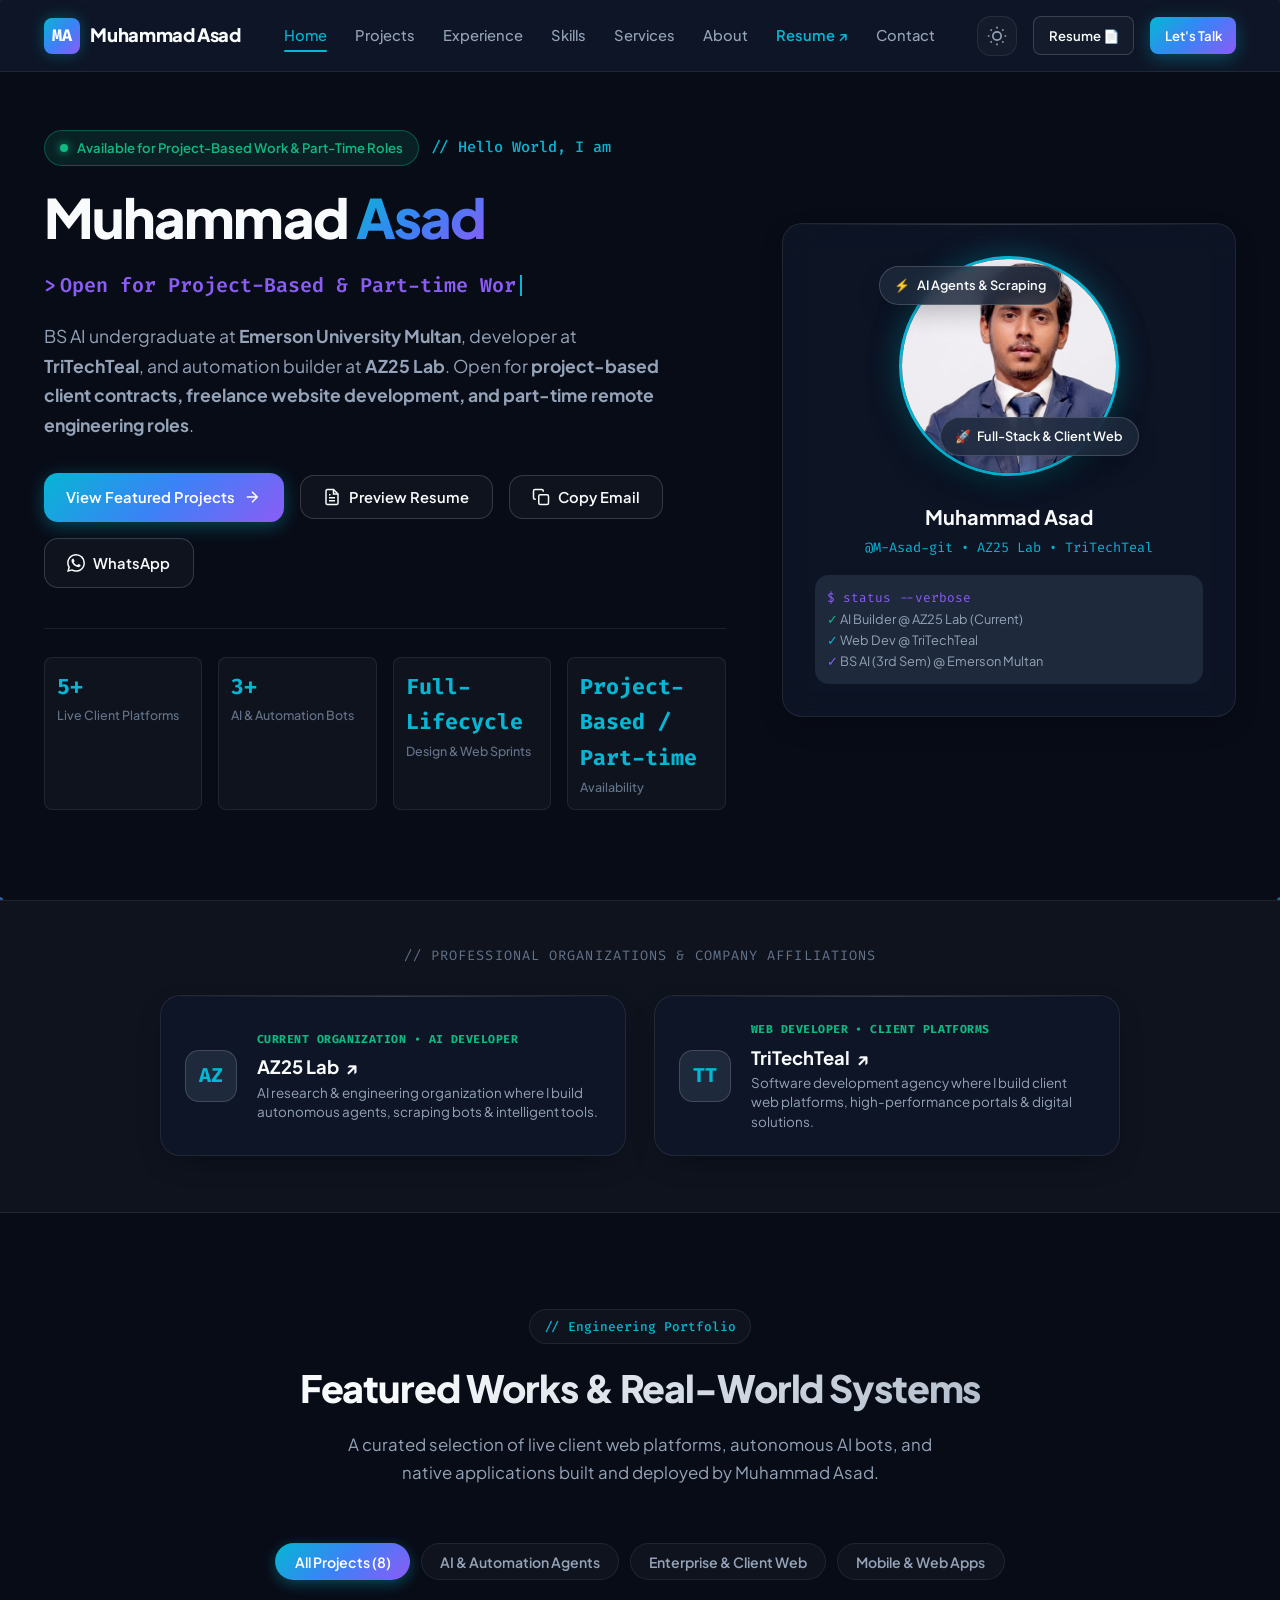
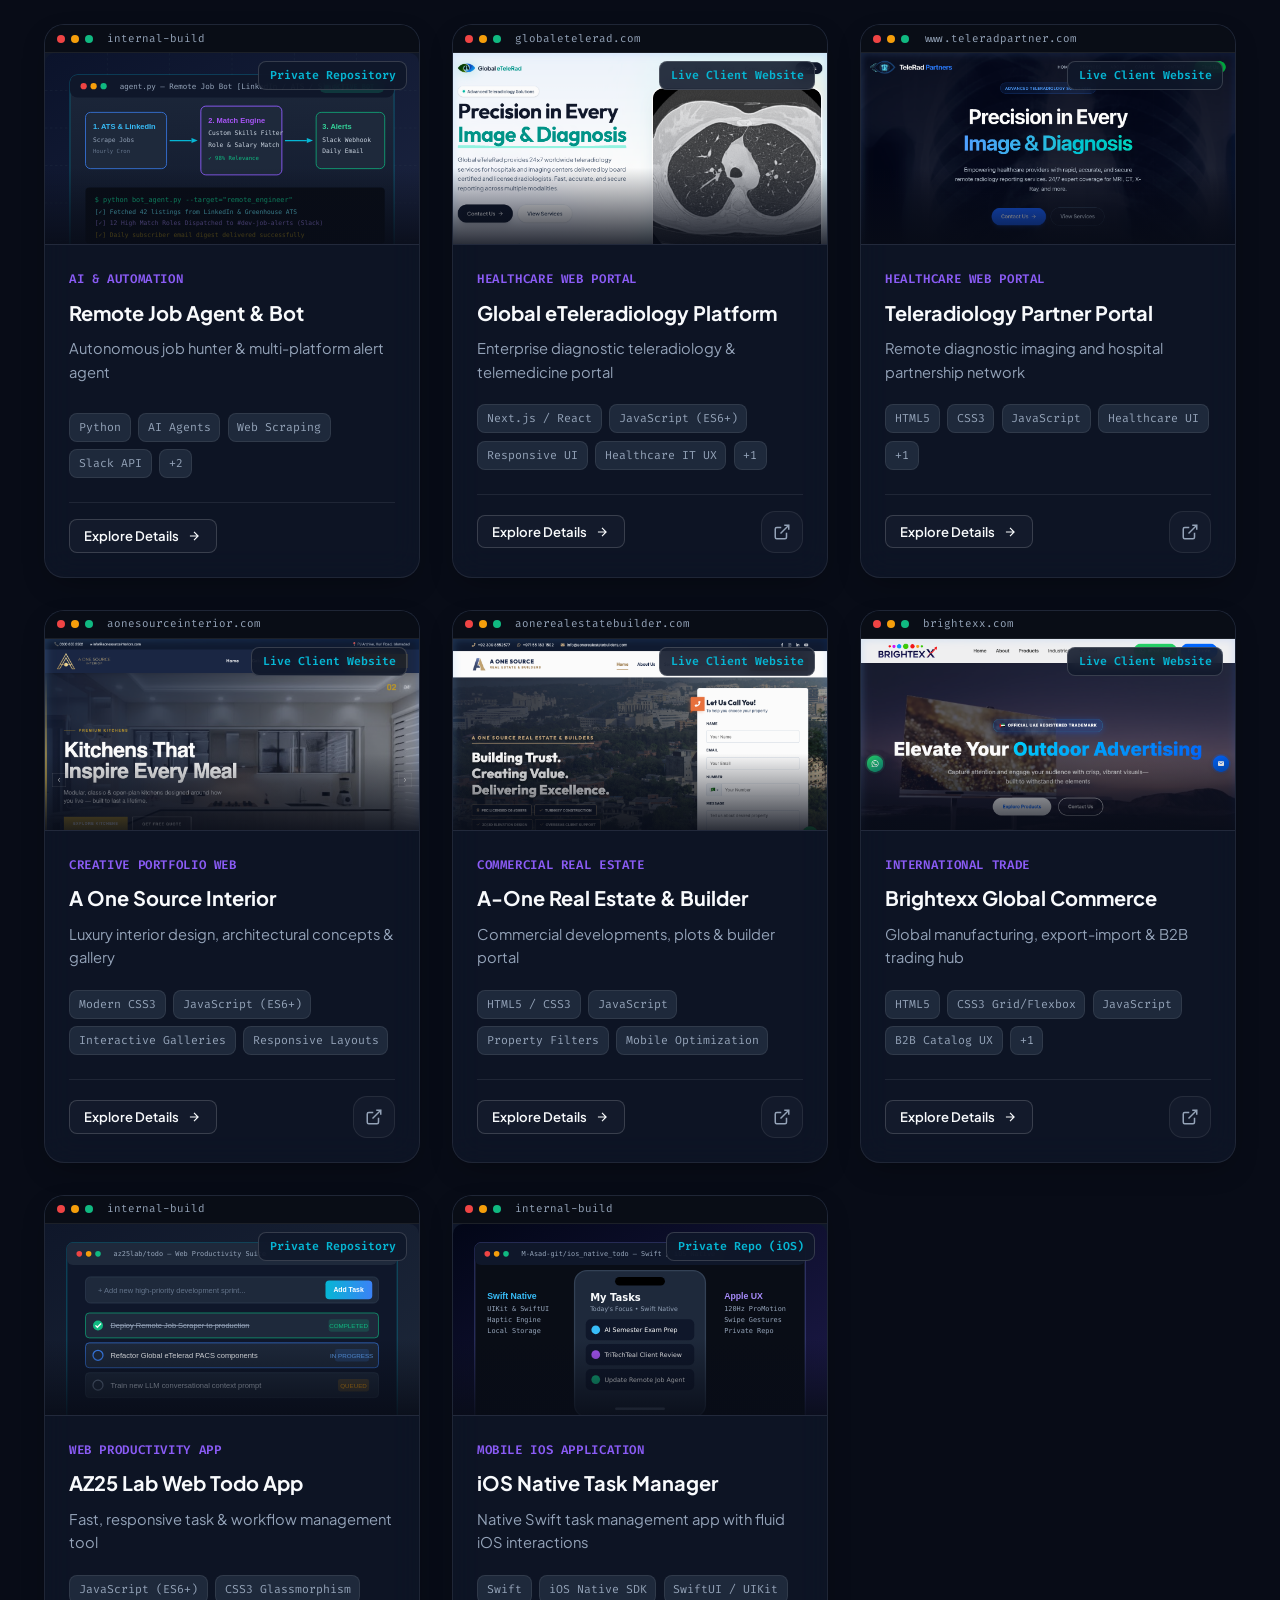
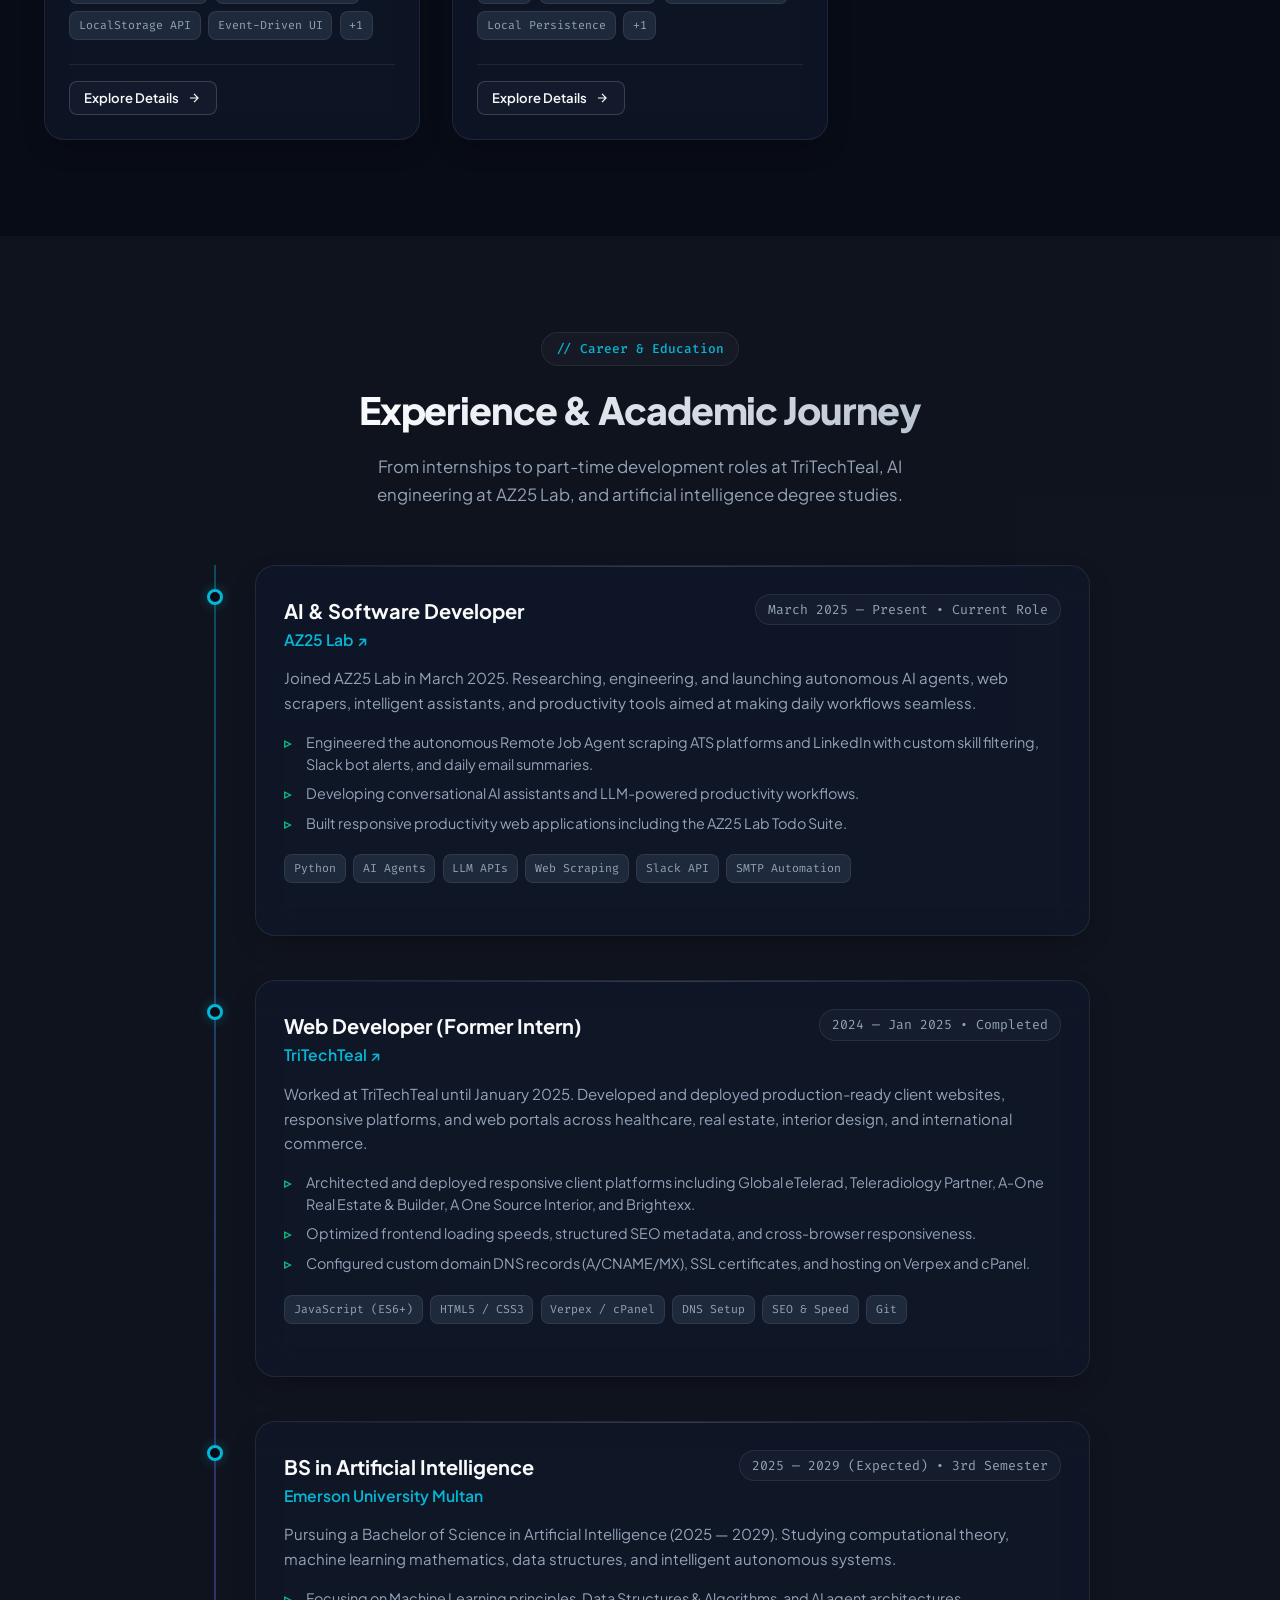
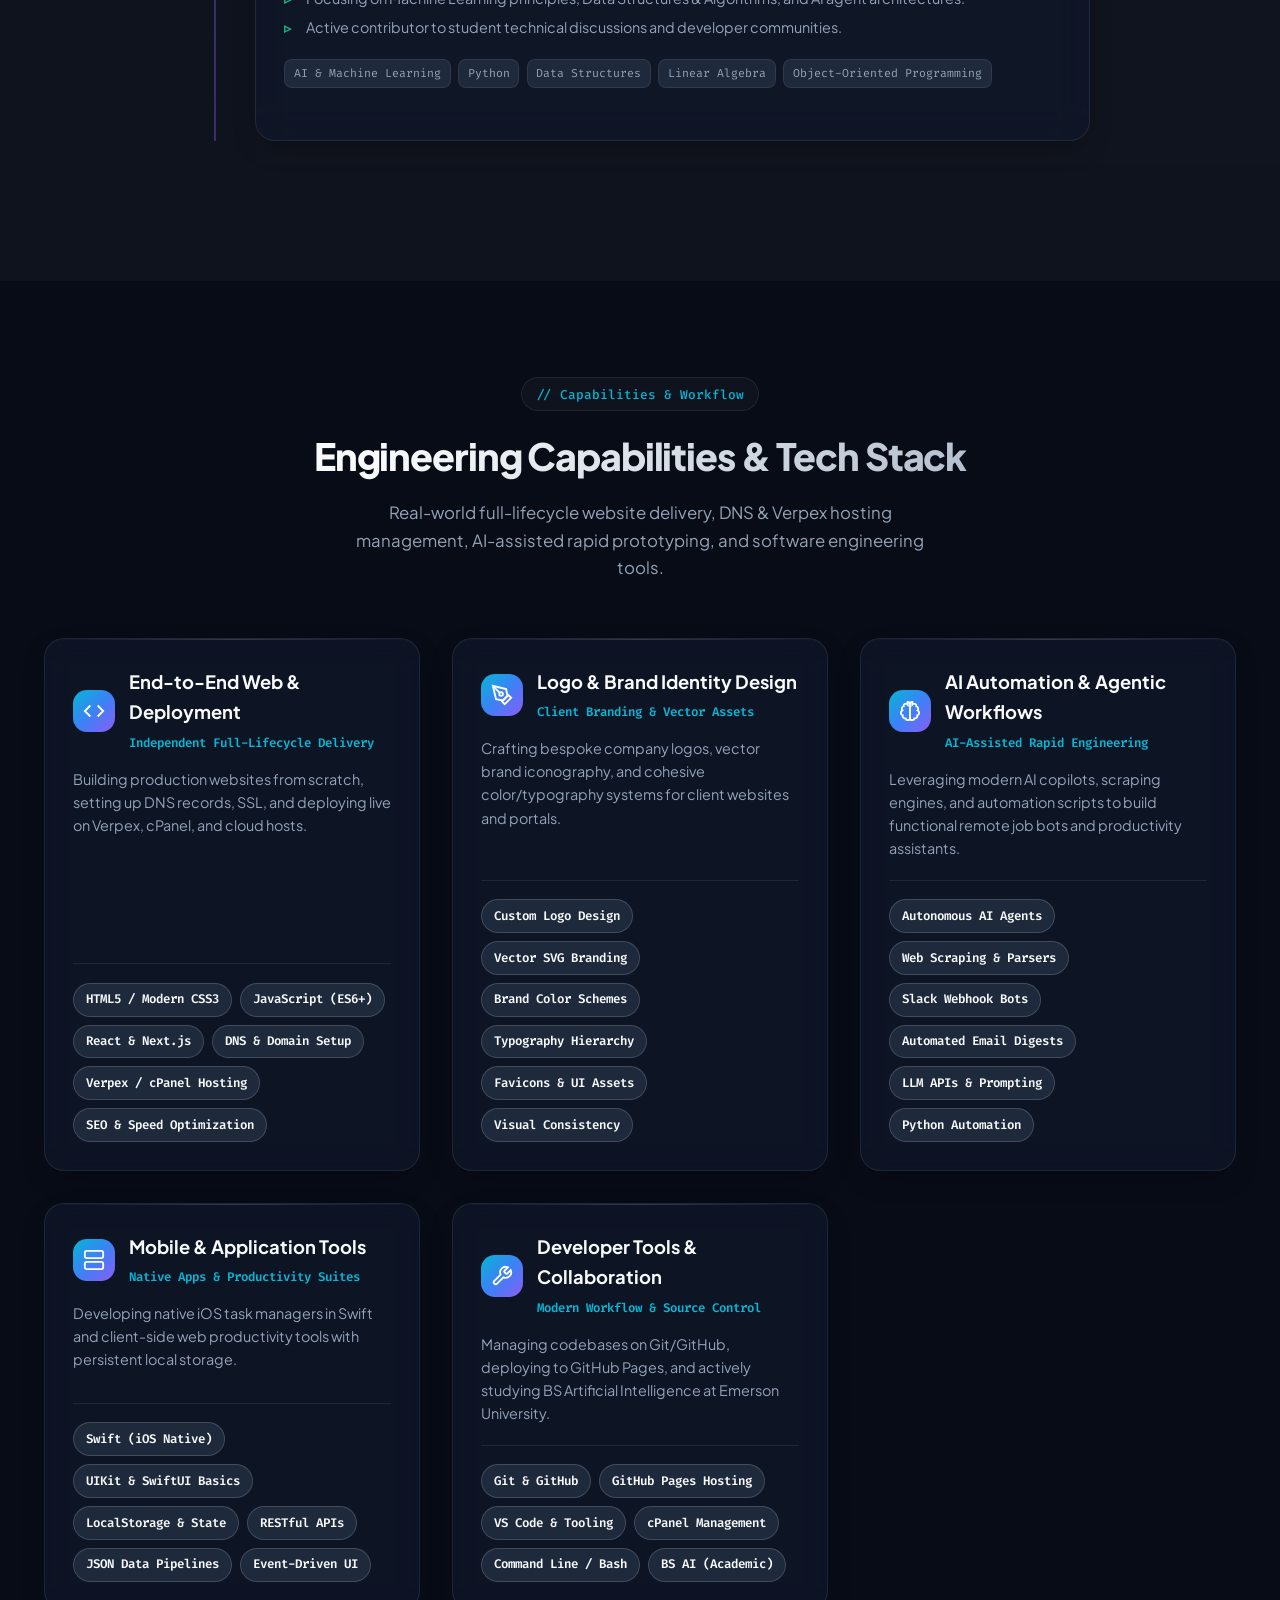
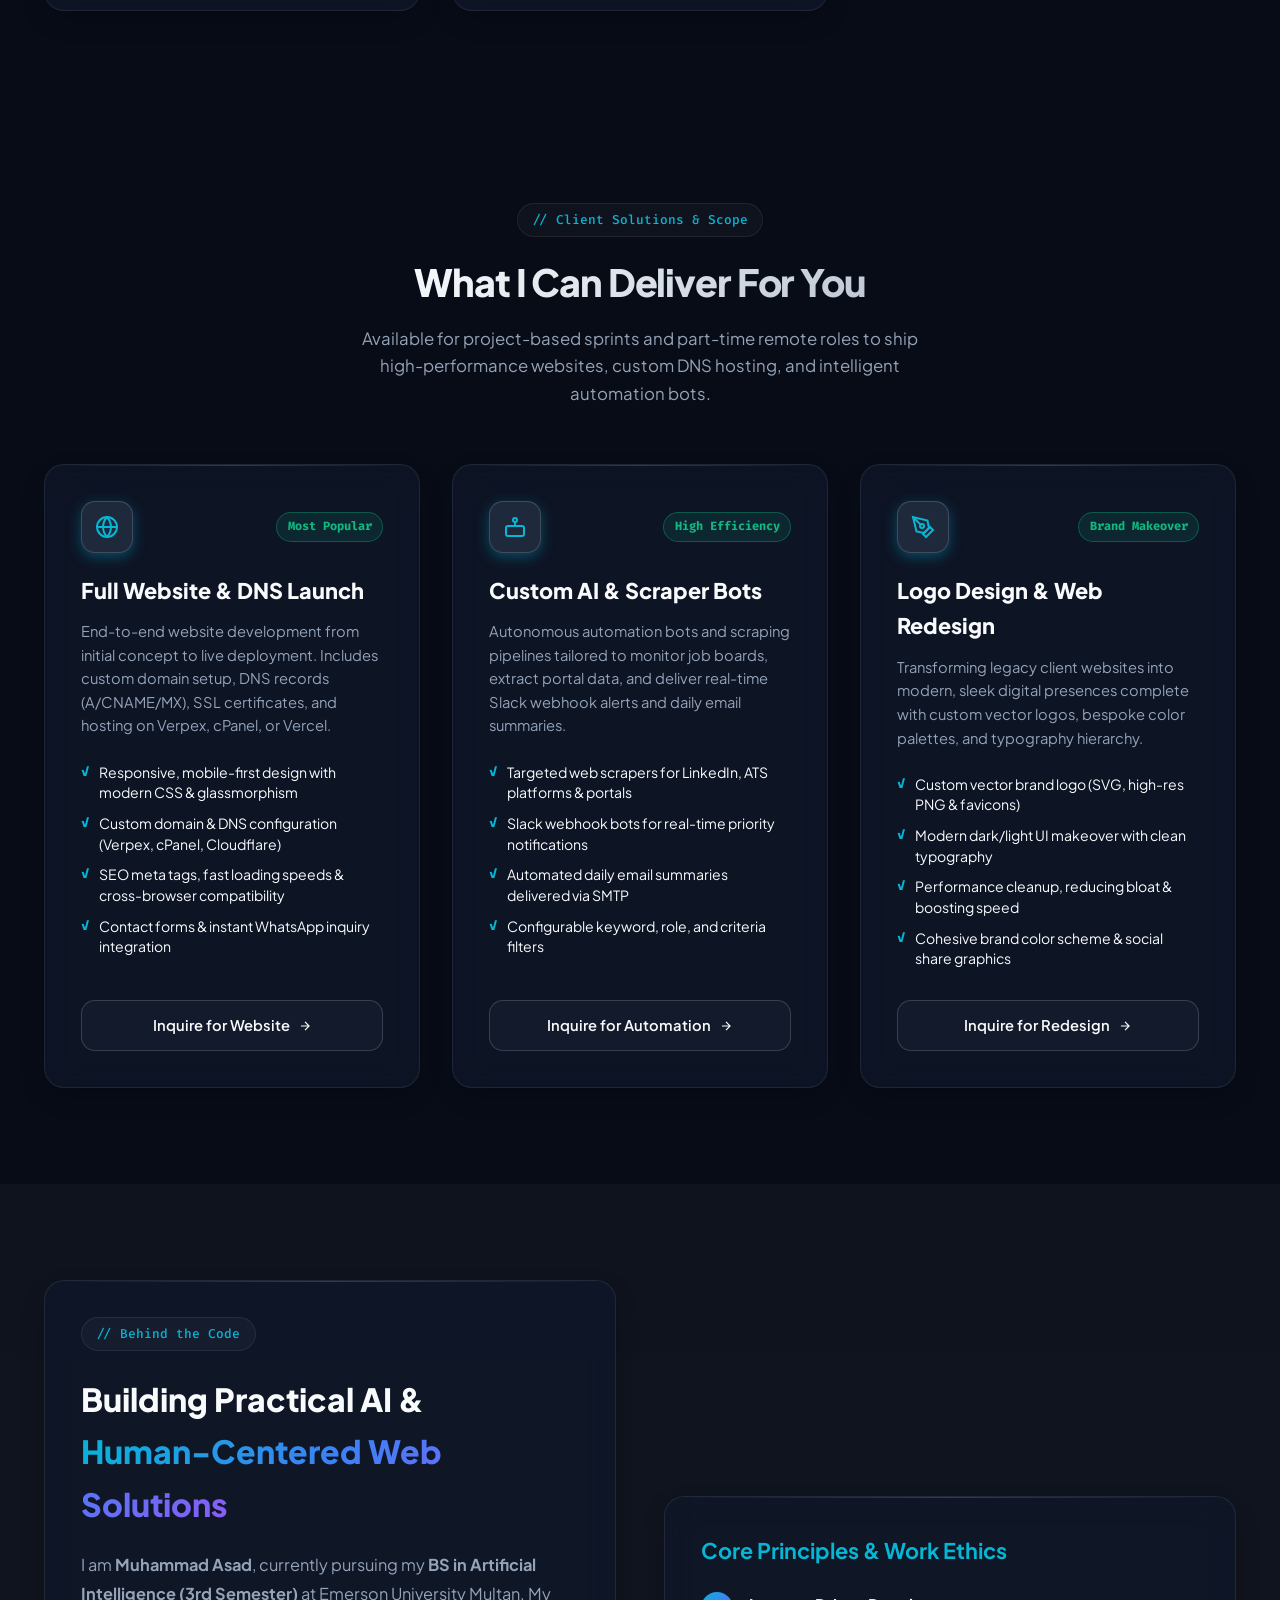
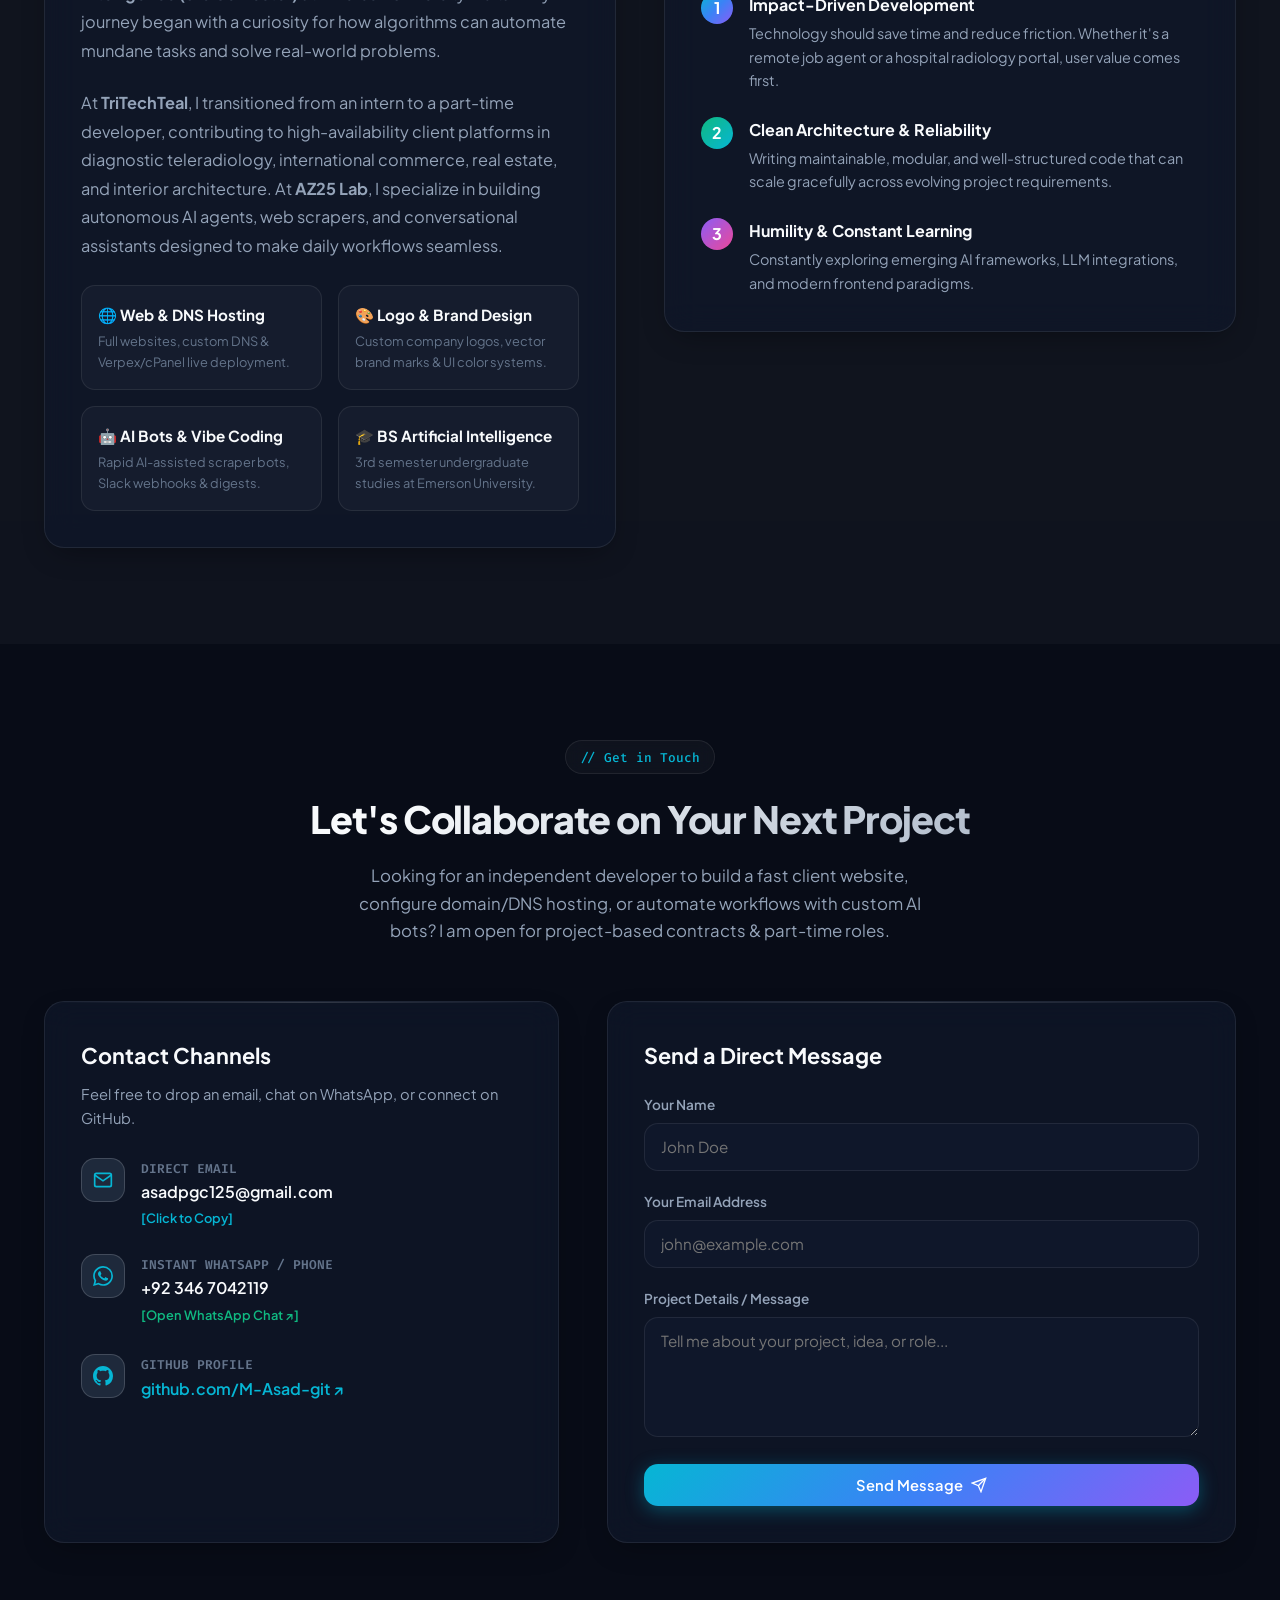
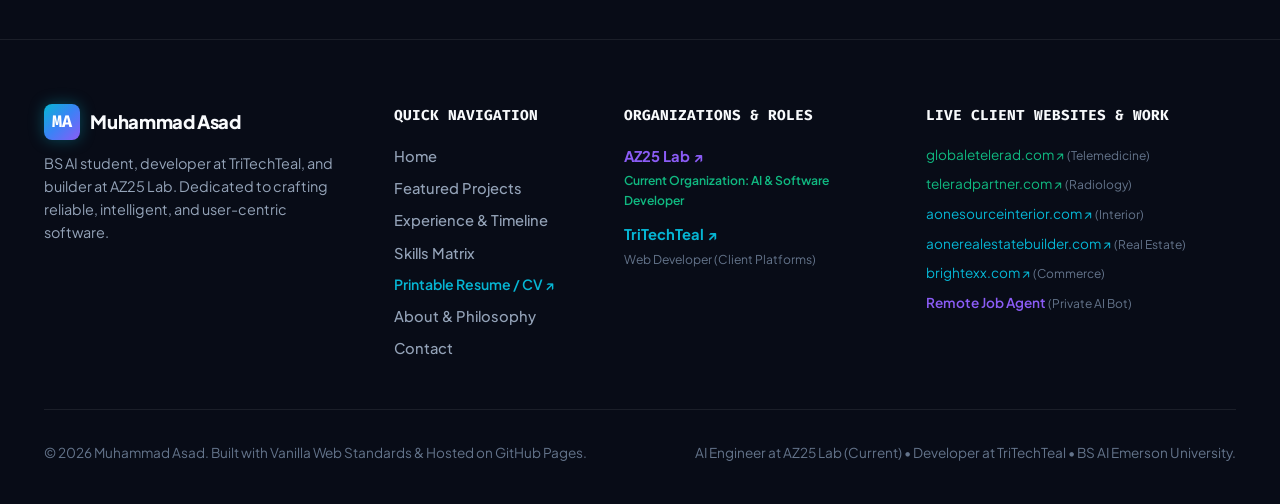
==== commit 44ce20f7: "fix: clean mobile navbar layout - prevent button crowding and ensure single line brand logo" ====
--- a/index.html
+++ b/index.html
@@ -56,11 +56,11 @@
           <svg width="20" height="20" viewBox="0 0 24 24" fill="none" stroke="currentColor" stroke-width="2"><circle cx="12" cy="12" r="5"></circle><path d="M12 1v2M12 21v2M4.22 4.22l1.42 1.42M18.36 18.36l1.42 1.42M1 12h2M21 12h2M4.22 19.78l1.42-1.42M18.36 5.64l1.42-1.42"></path></svg>
         </button>
         
-        <a href="resume.html" target="_blank" class="btn btn-secondary btn-sm" title="View Printable Resume">
+        <a href="resume.html" target="_blank" class="btn btn-secondary btn-sm nav-desktop-btn" title="View Printable Resume">
           <span>Resume 📄</span>
         </a>
 
-        <a href="#contact" class="btn btn-primary btn-sm">
+        <a href="#contact" class="btn btn-primary btn-sm nav-desktop-btn">
           <span>Let's Talk</span>
         </a>
 
--- a/css/style.css
+++ b/css/style.css
@@ -379,6 +379,18 @@
   background: var(--bg-tertiary);
 }
 
+.brand-logo {
+  display: flex;
+  align-items: center;
+  gap: 0.65rem;
+  font-weight: 800;
+  font-size: 1.15rem;
+  color: var(--text-primary);
+  text-decoration: none;
+  white-space: nowrap;
+  flex-shrink: 0;
+}
+
 .mobile-menu-btn {
   display: none;
   width: 40px;
@@ -389,9 +401,20 @@
   align-items: center;
   justify-content: center;
   color: var(--text-primary);
-}
-
-@media (max-width: 900px) {
+  cursor: pointer;
+}
+
+@media (max-width: 860px) {
+  .nav-desktop-btn {
+    display: none !important;
+  }
+  .brand-logo span {
+    font-size: 1.05rem;
+    white-space: nowrap;
+  }
+  .nav-actions {
+    gap: 0.5rem;
+  }
   .nav-links {
     position: fixed;
     top: var(--nav-height);
@@ -408,6 +431,7 @@
     transition: transform var(--transition-normal);
     opacity: 0;
     pointer-events: none;
+    z-index: 1000;
   }
   .nav-links.open {
     transform: translateY(0);
